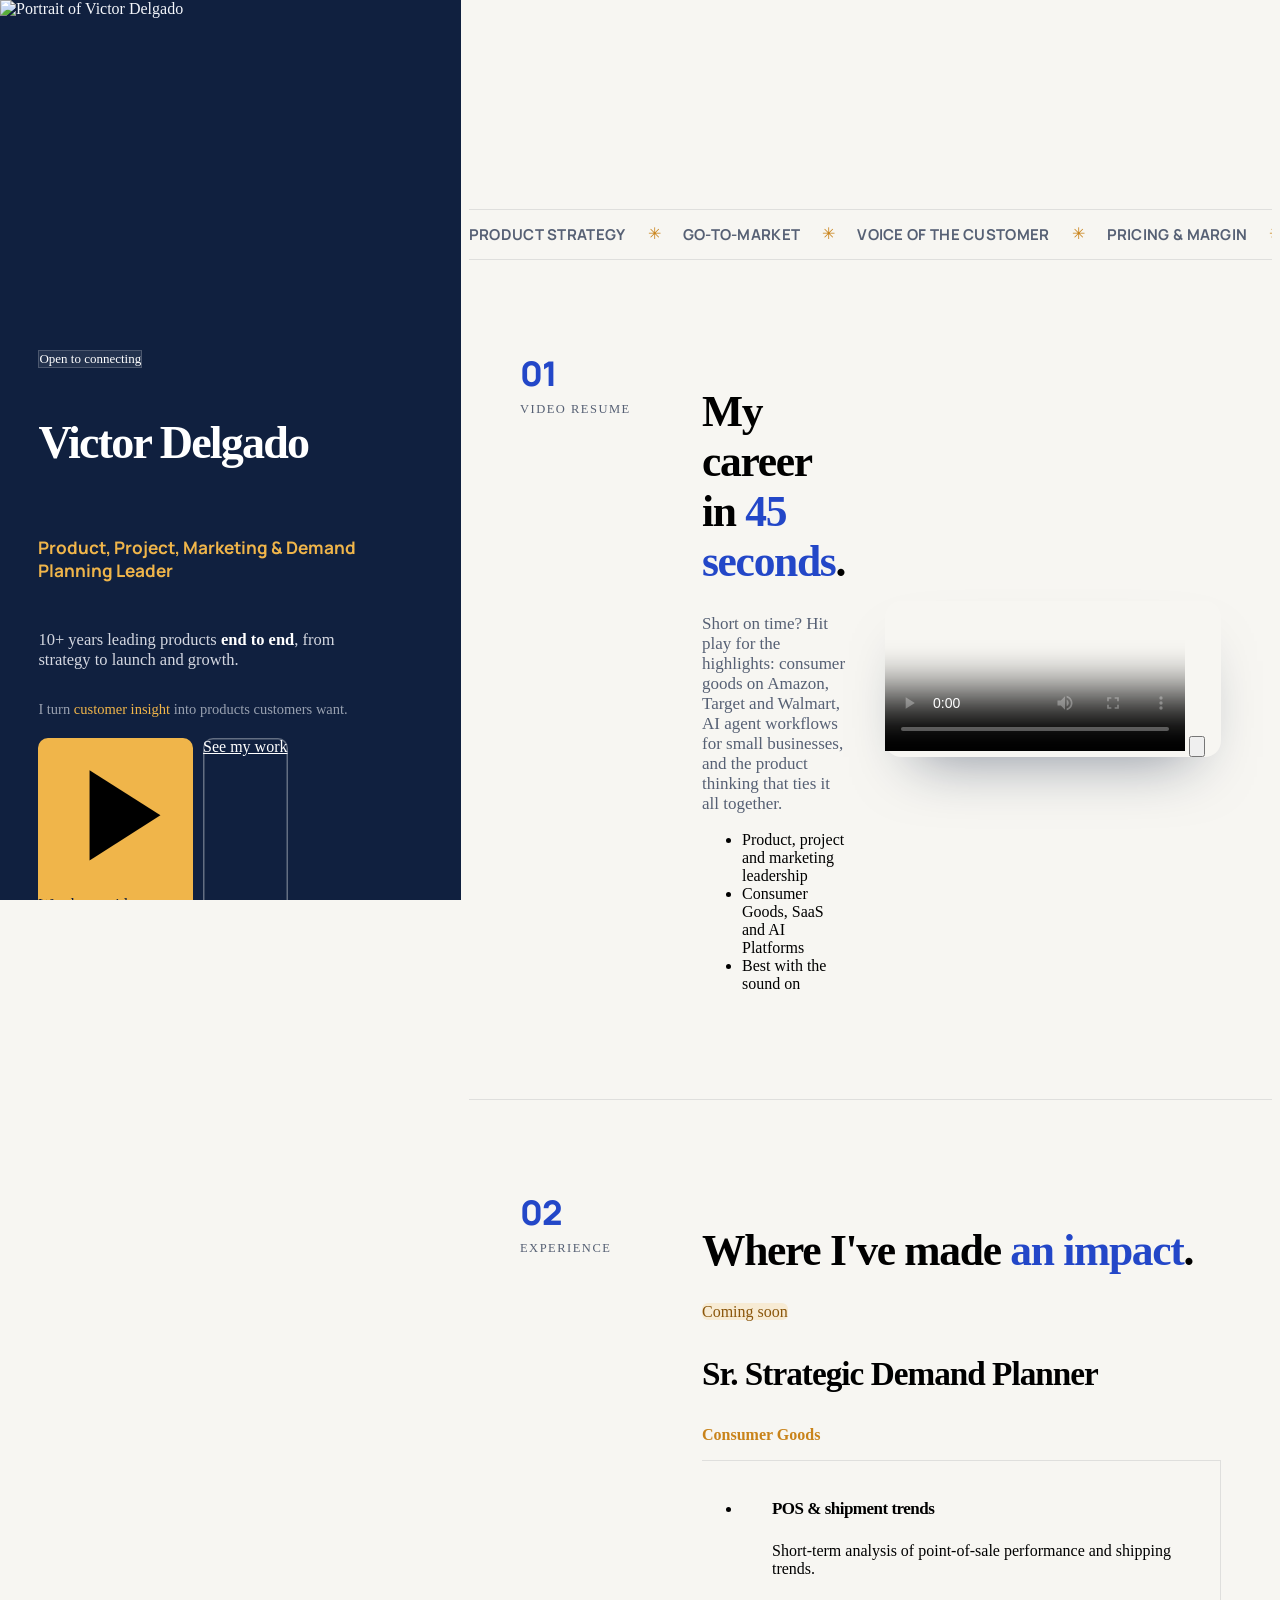
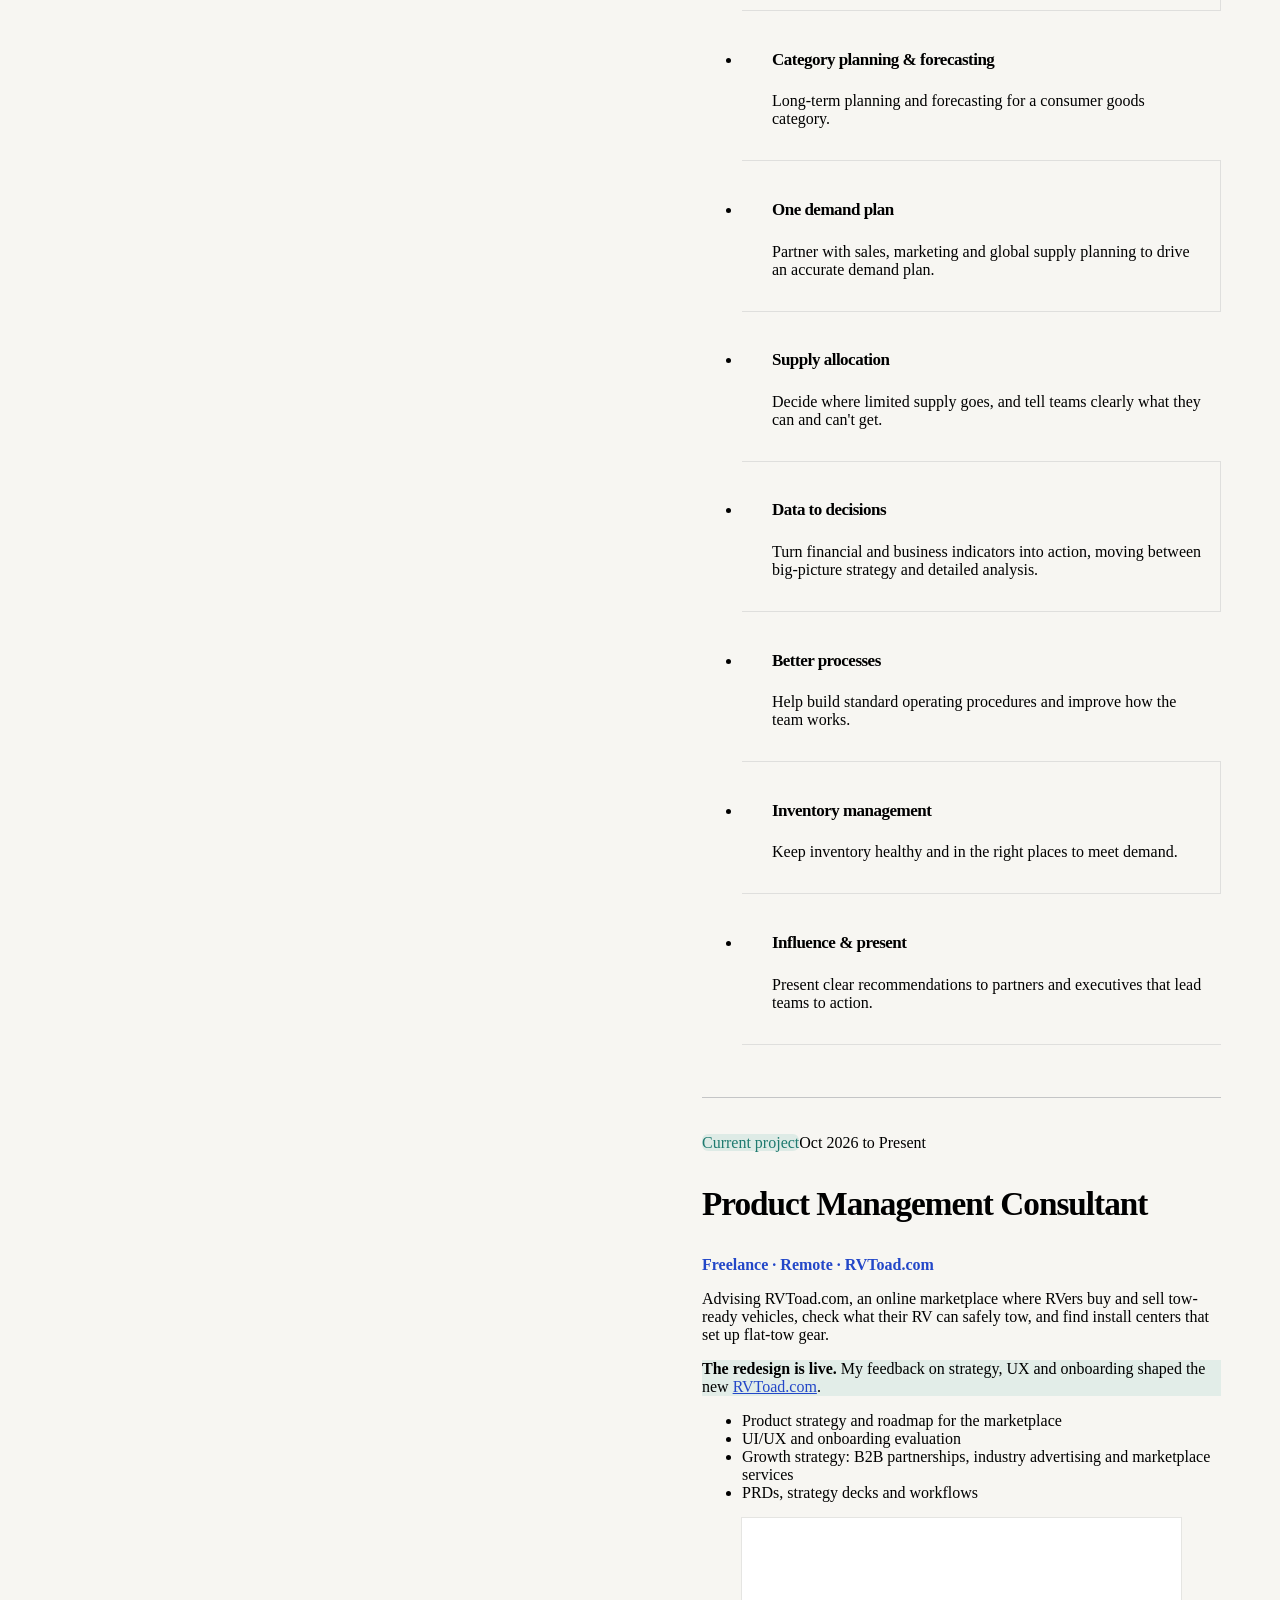
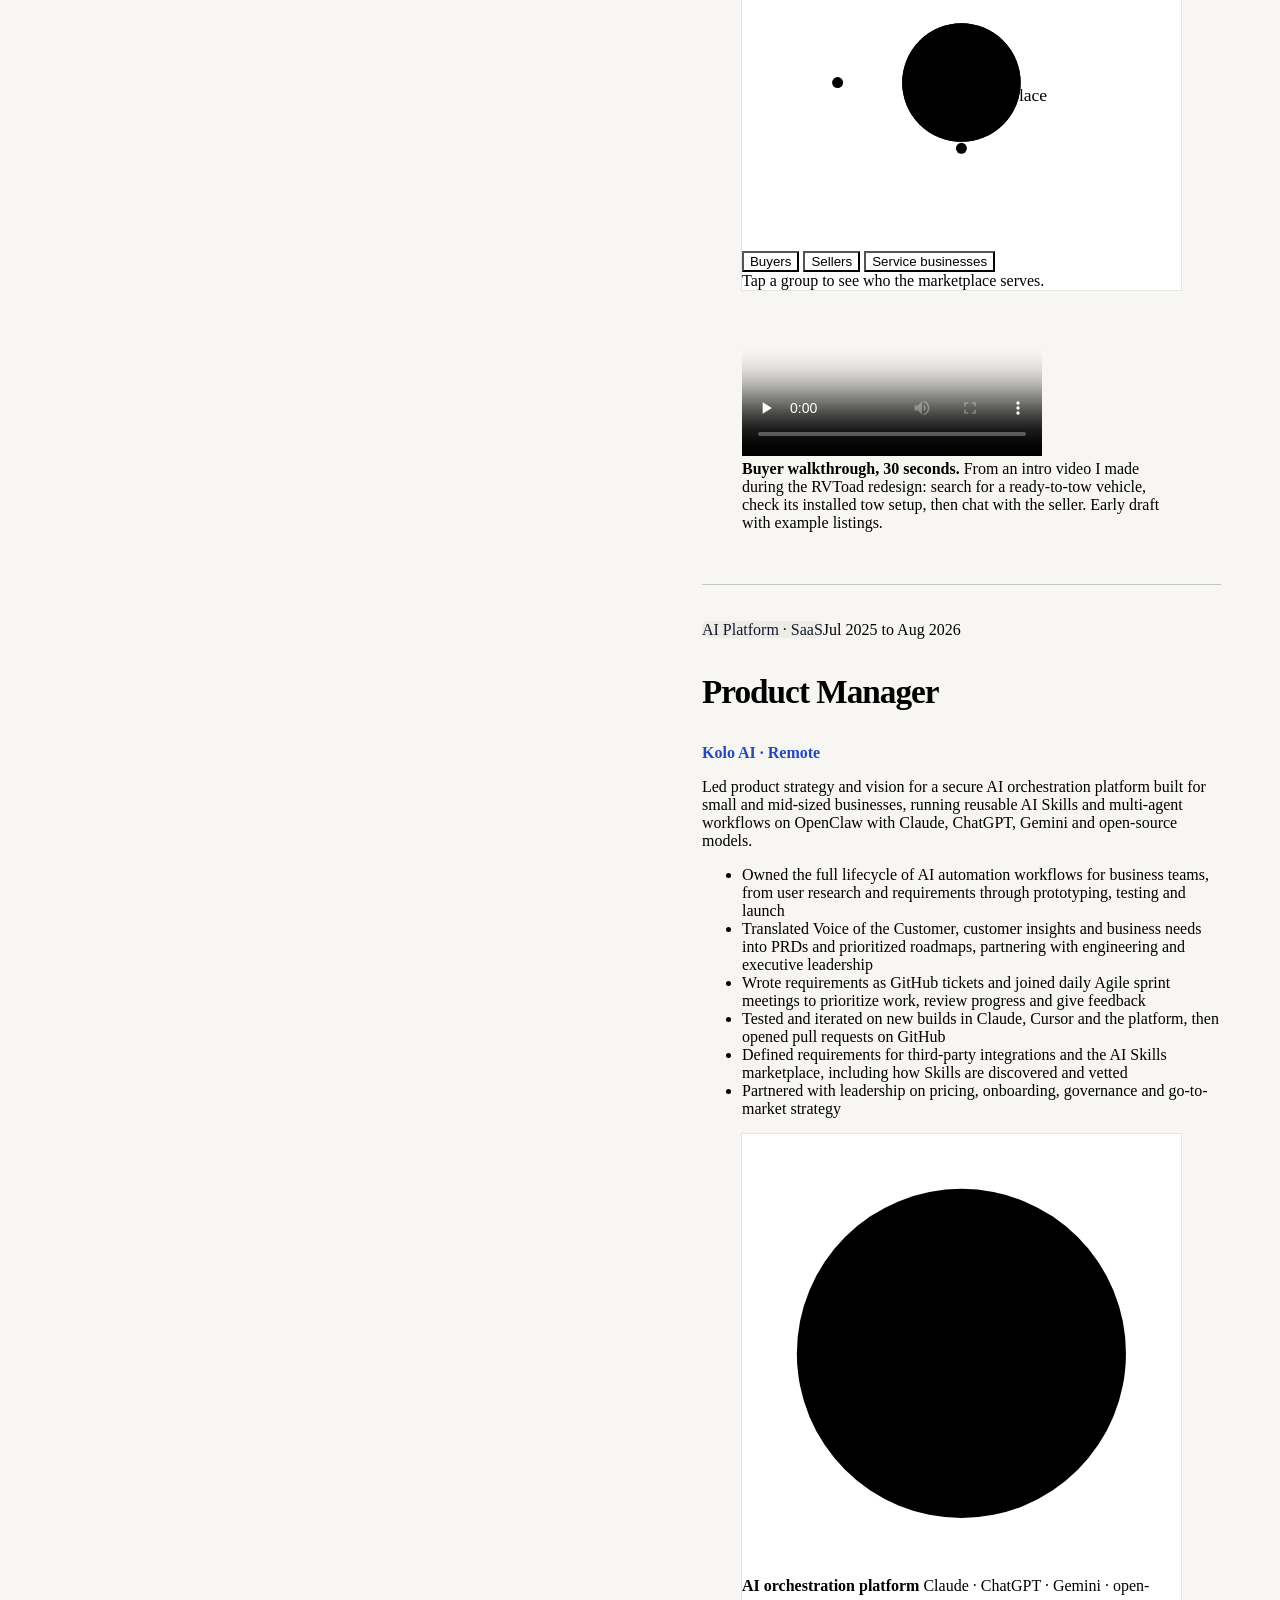
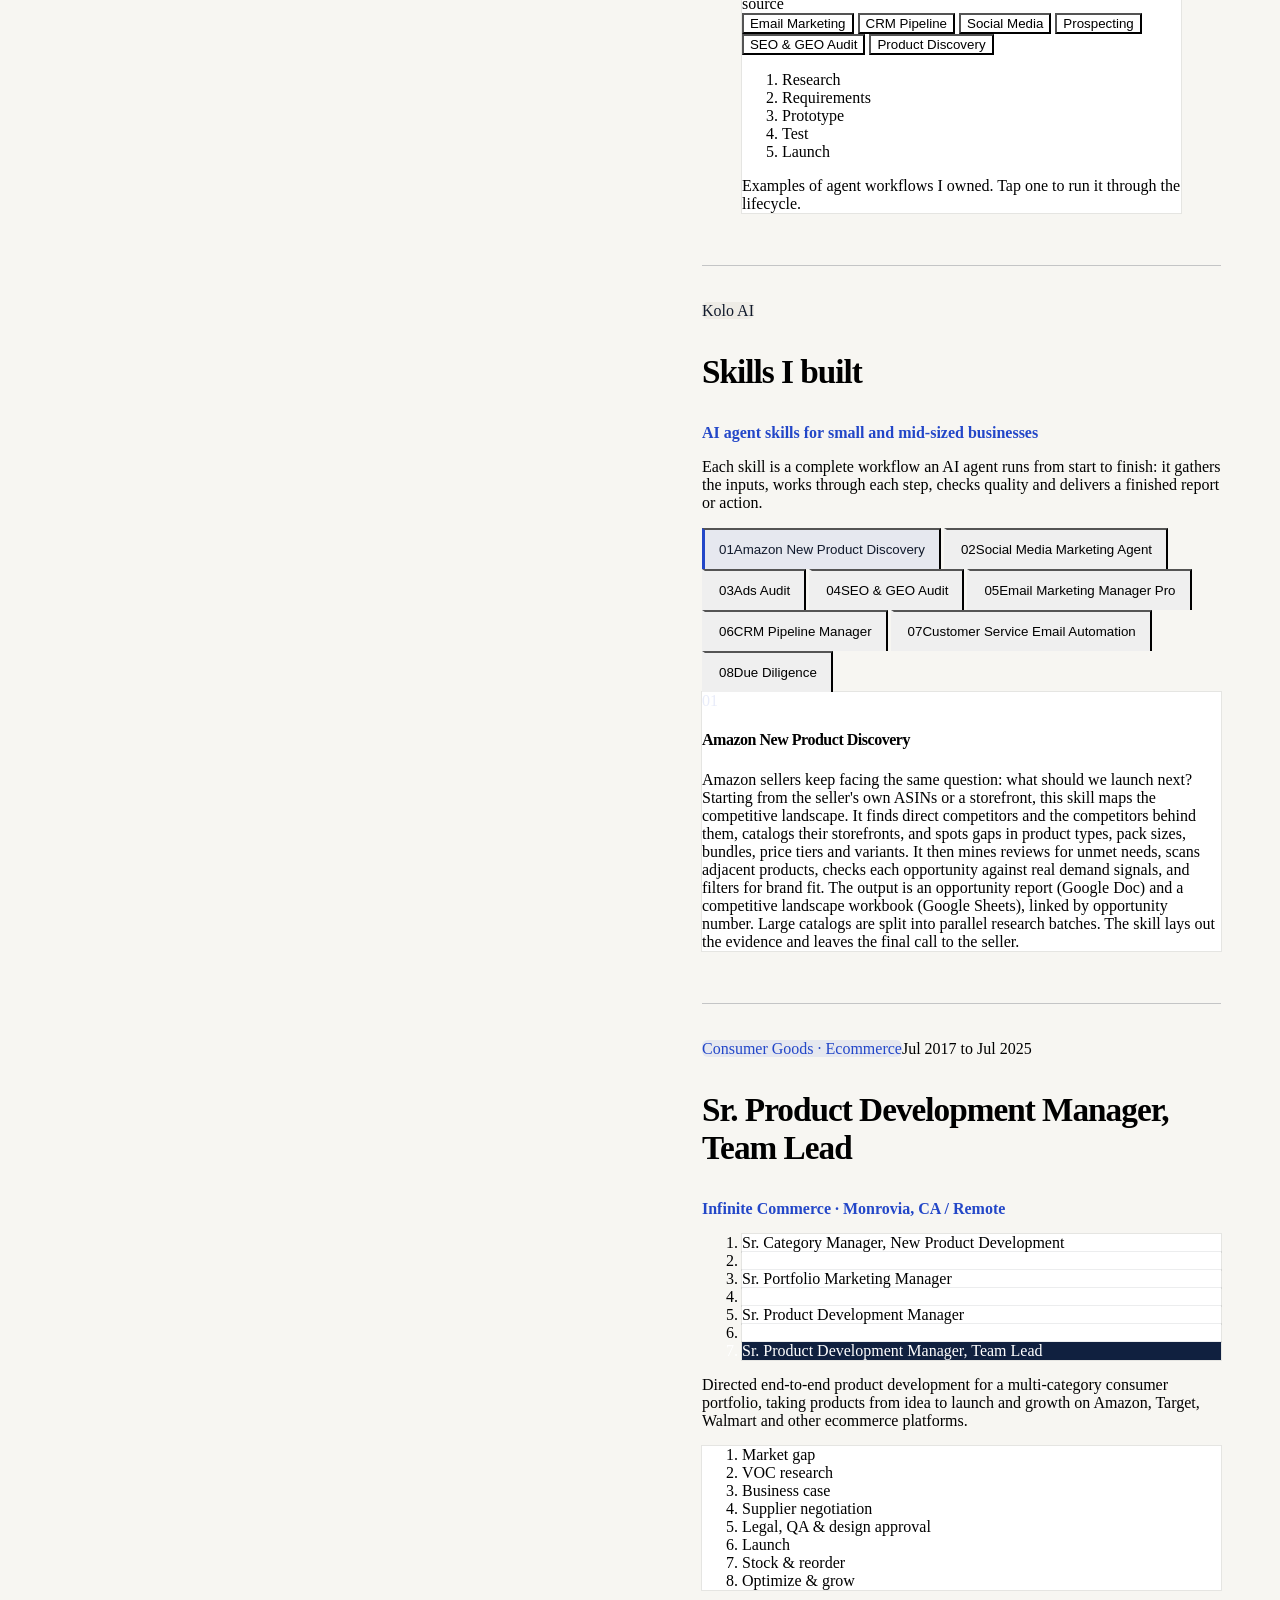
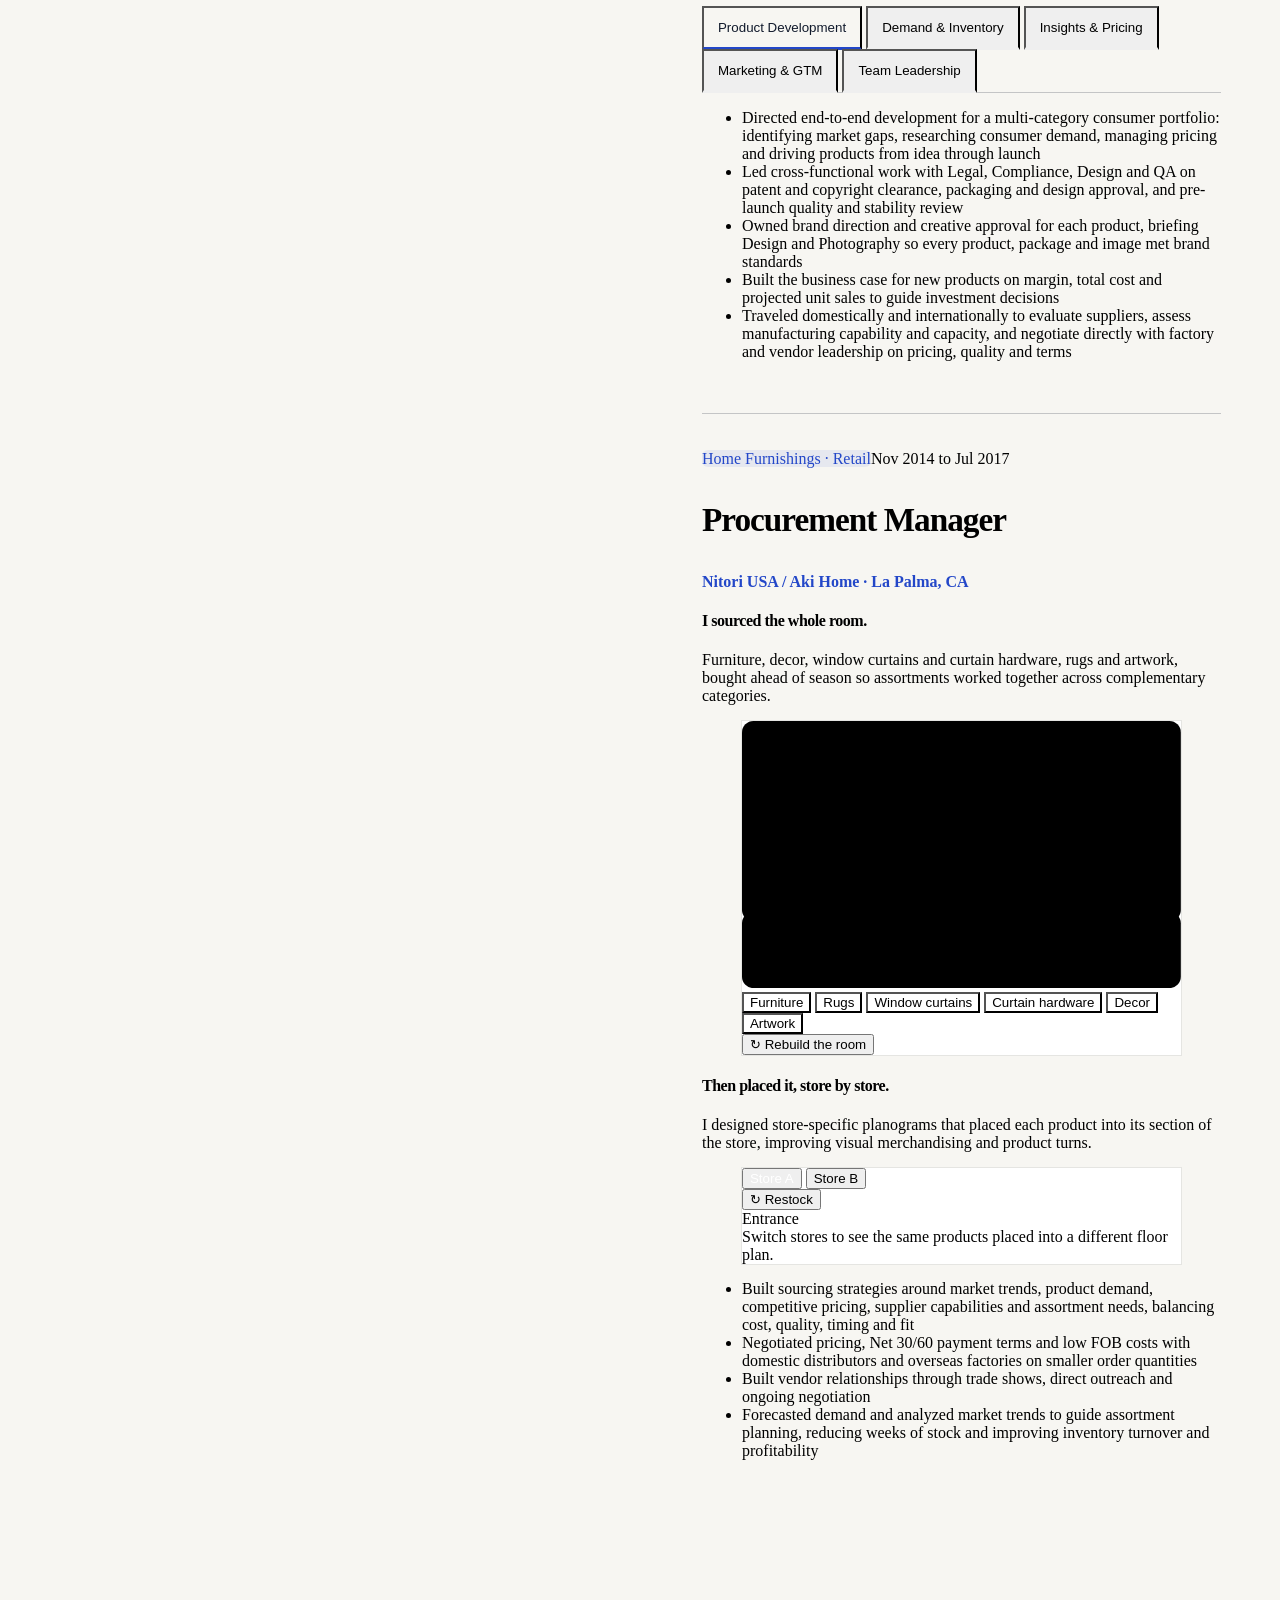
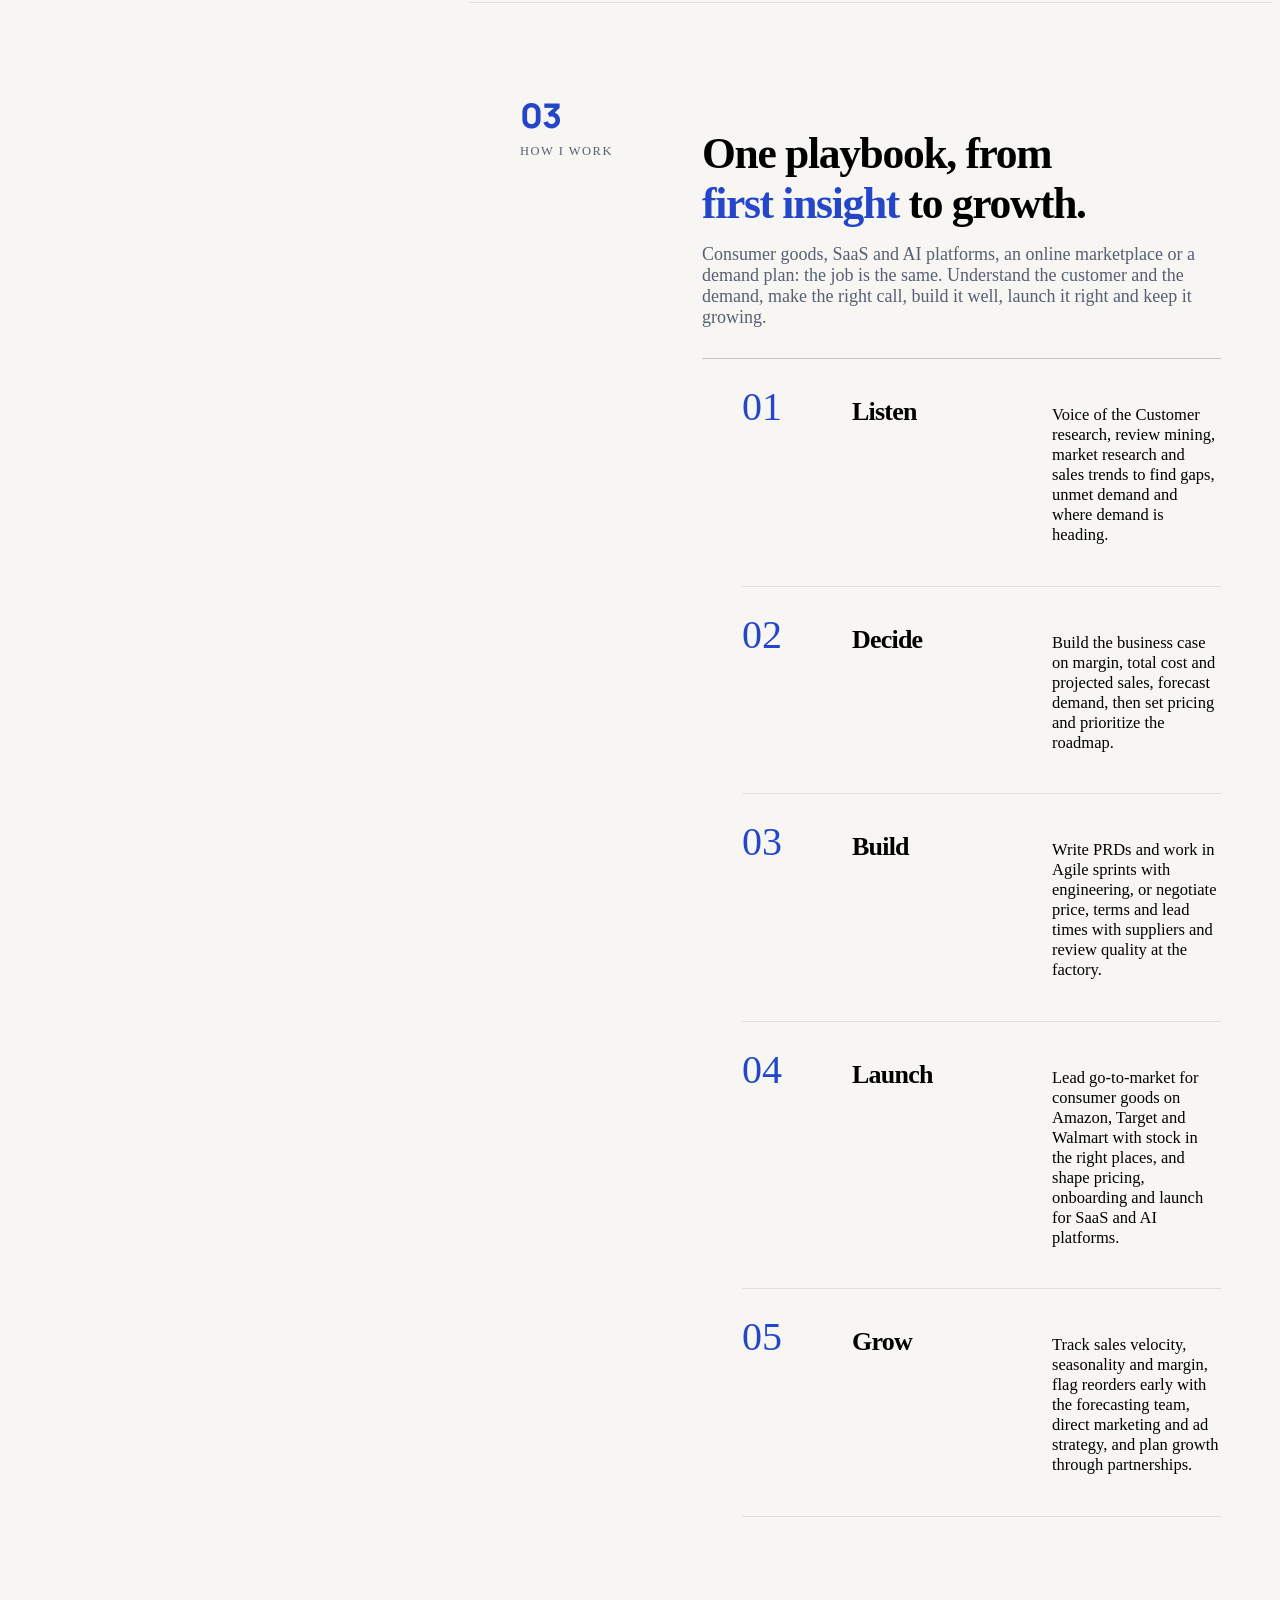
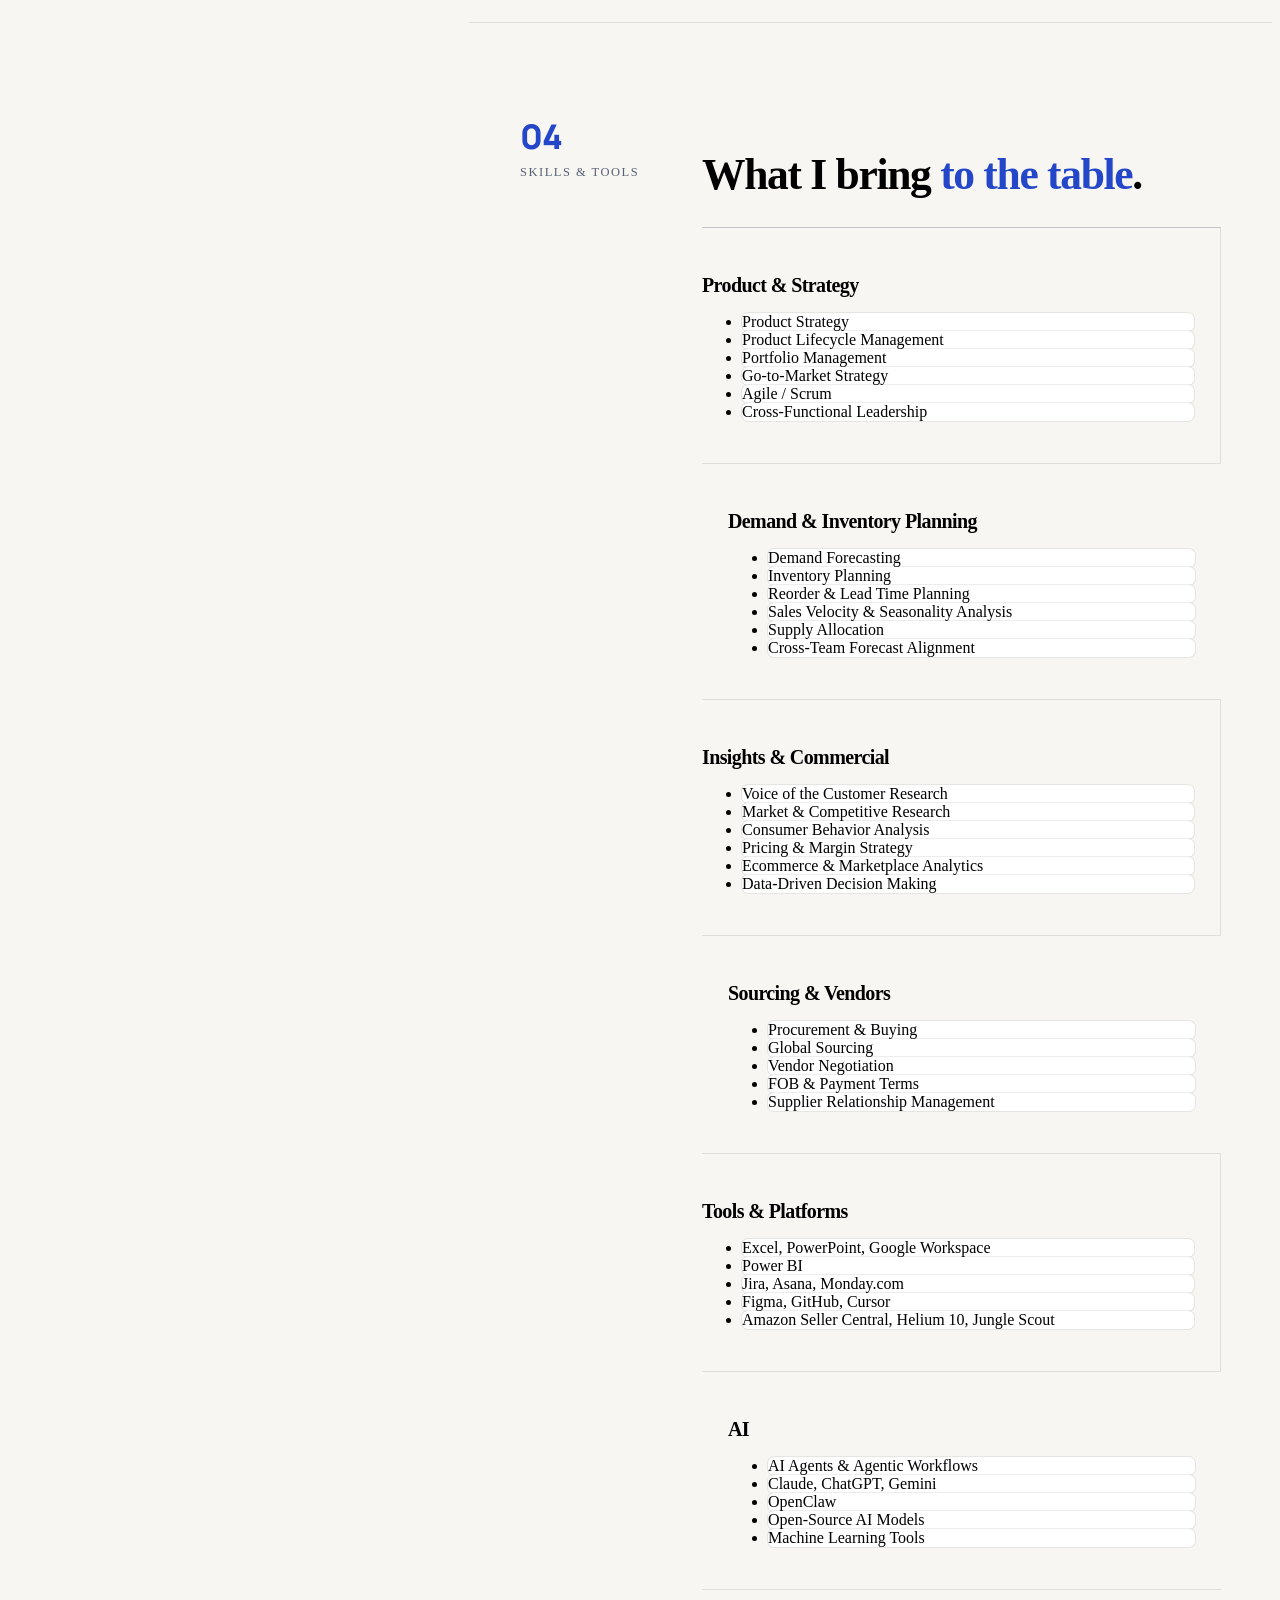
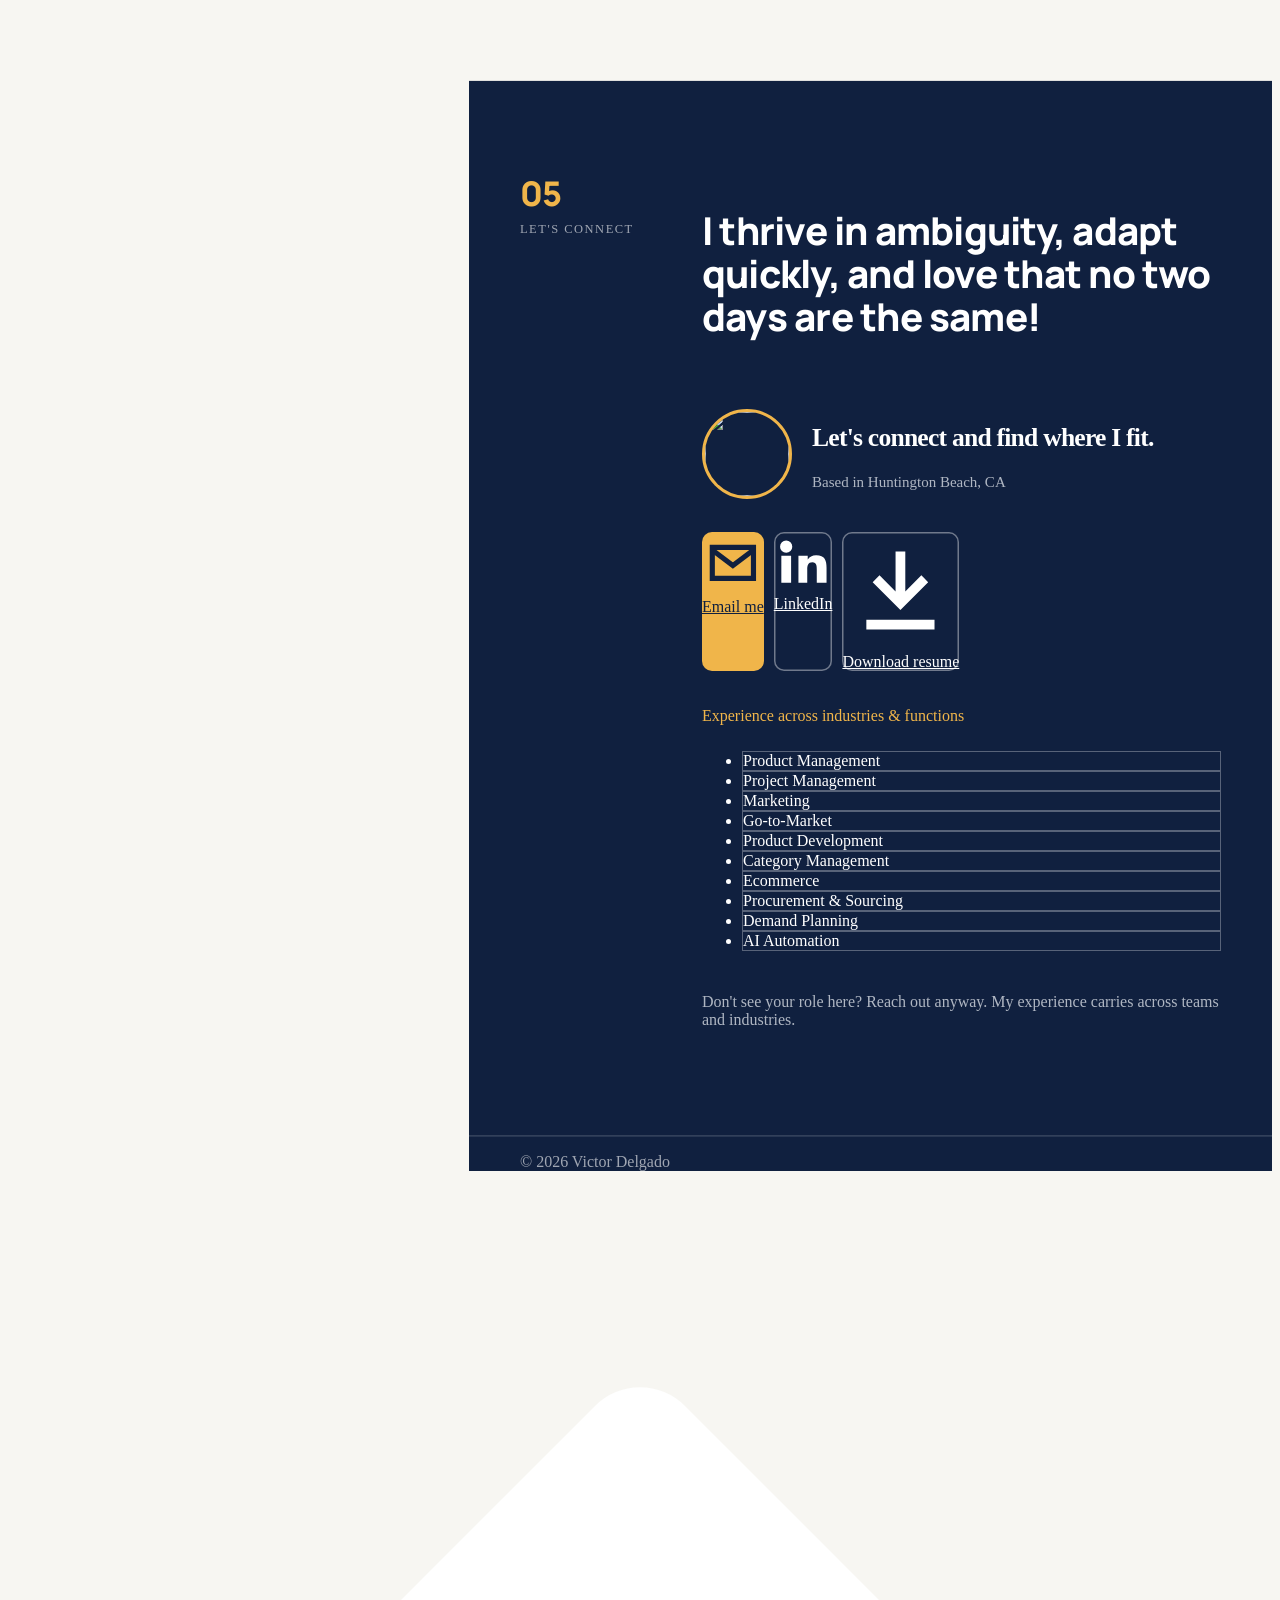
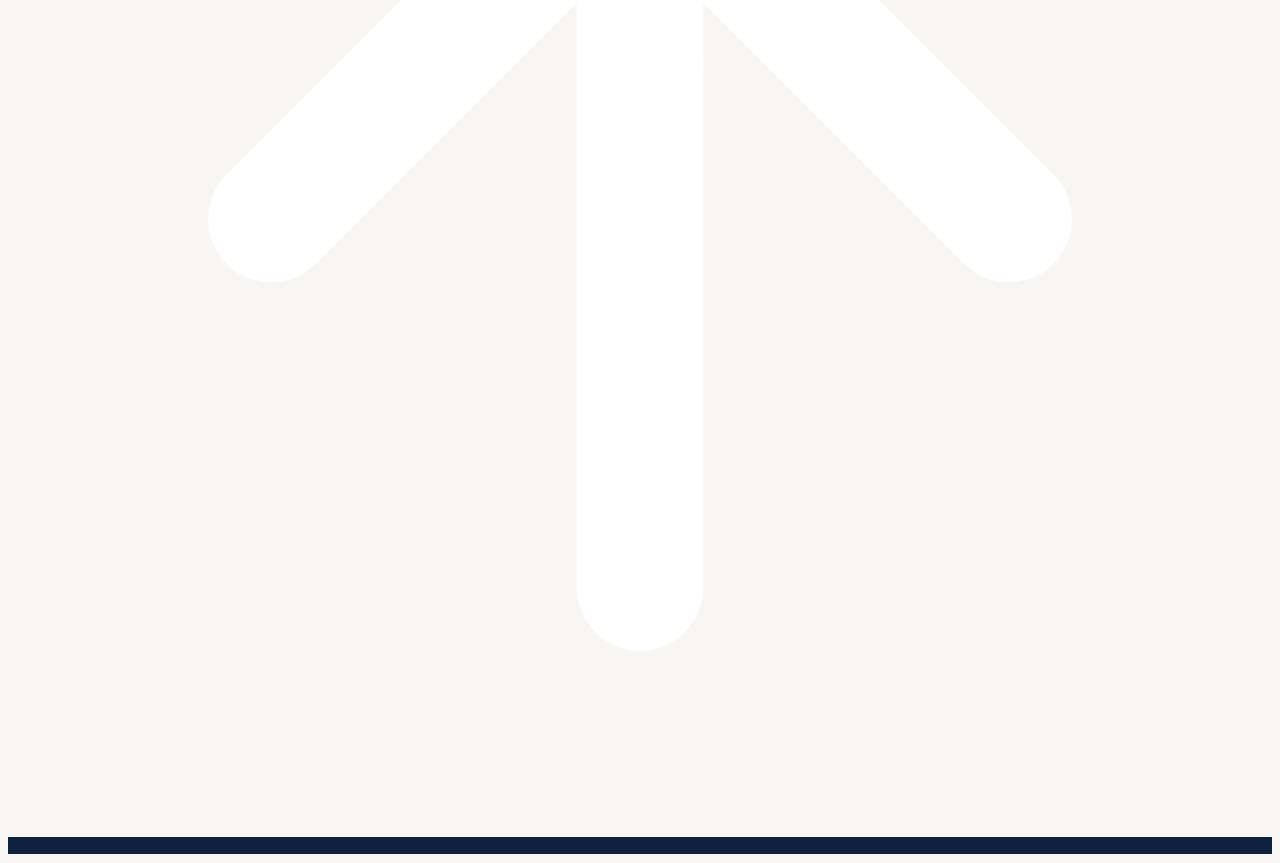
==== redesign/1/index.html @ 675c2e3b "Add three structural redesign previews (profile, bento, timeline); not linked from the live site Co-" ====
<!doctype html>
<html lang="en">
<head>
  <meta charset="utf-8">
  <script>document.documentElement.classList.add("js")</script>
  <meta name="viewport" content="width=device-width, initial-scale=1">
  <title>Victor Delgado | Product, Project, Marketing &amp; Demand Planning Leader</title>
  <meta name="robots" content="noindex, nofollow">
  <link rel="icon" href="assets/favicon.svg" type="image/svg+xml">
  <link rel="preconnect" href="https://fonts.googleapis.com">
  <link rel="preconnect" href="https://fonts.gstatic.com" crossorigin>
  <link href="https://fonts.googleapis.com/css2?family=Manrope:wght@500;600;700;800&family=Inter:wght@400;500;600;700&family=JetBrains+Mono:wght@500&display=swap" rel="stylesheet">
  <link rel="stylesheet" href="base.css">
  <link rel="stylesheet" href="light-fixes.css">
  <link rel="stylesheet" href="theme.css">
</head>
<body class="o1">
  <div class="progress" aria-hidden="true"></div>
  <header class="nav ">
    <a href="#top" class="nav__logo" aria-label="Back to top">VD</a>
    <nav class="nav__links" id="navLinks" aria-label="Sections">
      <a href="#top" class="nav__logo nav__logo--inline" aria-label="Back to top">VD</a>
      <a href="#video">Video</a>
      <a href="#experience">Experience</a>
      <a href="#approach">Approach</a>
      <a href="#toolkit">Skills &amp; Tools</a>
      <a href="#contact" class="nav__pill">Let's connect</a>
    </nav>
    <button type="button" class="nav__menu" aria-expanded="false" aria-controls="navLinks"><svg viewBox="0 0 24 24" aria-hidden="true"><path d="M4 7h16M4 12h16M4 17h16" fill="none" stroke="currentColor" stroke-width="2" stroke-linecap="round"/></svg>Menu</button>
    <a href="#contact" class="btn btn--small nav__cta">Let's connect</a>
  </header>
  <aside class="side hero">
    <div class="side__photo tilt"><img src="assets/headshot.jpg" alt="Portrait of Victor Delgado" width="1000" height="1000"></div>
    <div class="side__body">
      <p class="eyebrow"><span class="dot-live"></span>Open to connecting</p>
      <h1 class="side__name">Victor Delgado</h1>
      <p class="side__title">Product, Project, Marketing &amp; Demand Planning Leader</p>
      <p class="side__lede">10+ years leading products <em>end to end</em>, from strategy to launch and growth.</p>
      <p class="hero__rotator" aria-live="polite">I turn <span class="rotator"><span class="rotator__word">customer insight</span></span> into products customers want.</p>
      <div class="side__cta">
        <a href="#video" class="btn magnetic"><svg viewBox="0 0 24 24" aria-hidden="true"><path d="M8 5v14l11-7z"/></svg>Watch my video resume</a>
        <a href="#experience" class="btn btn--ghost magnetic">See my work</a>
      </div>
    </div>
  </aside>
  <main id="top" class="main">
    <div class="strip" aria-hidden="true"><div class="marquee__track">
<span>Product Strategy</span><i>✳</i><span>Go-to-Market</span><i>✳</i><span>Voice of the Customer</span><i>✳</i><span>Pricing &amp; Margin</span><i>✳</i><span>Demand Planning</span><i>✳</i><span>Global Sourcing</span><i>✳</i><span>AI Agents &amp; Automation</span><i>✳</i><span>Roadmaps &amp; PRDs</span><i>✳</i>
<span>Product Strategy</span><i>✳</i><span>Go-to-Market</span><i>✳</i><span>Voice of the Customer</span><i>✳</i><span>Pricing &amp; Margin</span><i>✳</i><span>Demand Planning</span><i>✳</i><span>Global Sourcing</span><i>✳</i><span>AI Agents &amp; Automation</span><i>✳</i><span>Roadmaps &amp; PRDs</span><i>✳</i>
</div></div>
    <section id="video" class="section blk blk--video">
      <div class="blk__label"><span>01</span>Video resume</div>
      <div class="blk__body vid">
        <div class="vid__copy"><h2>My career in <em>45 seconds</em>.</h2>
          <p>Short on time? Hit play for the highlights: consumer goods on Amazon, Target and Walmart, AI agent workflows for small businesses, and the product thinking that ties it all together.</p>
          <ul class="ticks">
<li>Product, project and marketing leadership</li>
<li>Consumer Goods, SaaS and AI Platforms</li>
<li>Best with the sound on</li>
</ul></div>
        <div class="vid__frame"><div class="screen">
          <video id="resumeVideo" src="assets/video-resume.mp4" poster="assets/video-poster.jpg" preload="metadata" playsinline controls></video>
          <button class="video__play" type="button" aria-label="Play video resume"><svg viewBox="0 0 24 24" aria-hidden="true"><path d="M8 5v14l11-7z"/></svg></button>
        </div></div>
      </div>
    </section>
    <section id="experience" class="section blk">
      <div class="blk__label"><span>02</span>Experience</div>
      <div class="blk__body"><h2 class="blk__h">Where I've made <em>an impact</em>.</h2>
      <article class="role role--wide role--next reveal" id="role-demand">
<div class="role__head">
<div class="role__meta"><span class="badge badge--amber"><span class="dot-live dot-live--amber"></span>Coming soon</span></div>
<h3 class="role__title">Sr. Strategic Demand Planner</h3>
<p class="role__co">Consumer Goods</p>
</div>
<ul class="duties">
<li class="duty reveal" style="--d:0"><h4>POS &amp; shipment trends</h4><p>Short-term analysis of point-of-sale performance and shipping trends.</p></li>
<li class="duty reveal" style="--d:1"><h4>Category planning &amp; forecasting</h4><p>Long-term planning and forecasting for a consumer goods category.</p></li>
<li class="duty reveal" style="--d:2"><h4>One demand plan</h4><p>Partner with sales, marketing and global supply planning to drive an accurate demand plan.</p></li>
<li class="duty reveal" style="--d:0"><h4>Supply allocation</h4><p>Decide where limited supply goes, and tell teams clearly what they can and can't get.</p></li>
<li class="duty reveal" style="--d:1"><h4>Data to decisions</h4><p>Turn financial and business indicators into action, moving between big-picture strategy and detailed analysis.</p></li>
<li class="duty reveal" style="--d:2"><h4>Better processes</h4><p>Help build standard operating procedures and improve how the team works.</p></li>
<li class="duty reveal" style="--d:0"><h4>Inventory management</h4><p>Keep inventory healthy and in the right places to meet demand.</p></li>
<li class="duty reveal" style="--d:1"><h4>Influence &amp; present</h4><p>Present clear recommendations to partners and executives that lead teams to action.</p></li>
</ul>
</article><article class="role reveal" id="role-rvtoad">
<div class="role__head">
<div class="role__meta"><span class="badge badge--live"><span class="dot-live"></span>Current project</span><span class="role__dates">Oct 2026 to Present</span></div>
<h3 class="role__title">Product Management Consultant</h3>
<p class="role__co">Freelance · Remote · RVToad.com</p>
</div>
<div class="role__body">
<div class="role__text">
<p class="role__sum">Advising RVToad.com, an online marketplace where RVers buy and sell tow-ready vehicles, check what their RV can safely tow, and find install centers that set up flat-tow gear.</p>
<p class="note note--live"><strong>The redesign is live.</strong> My feedback on strategy, UX and onboarding shaped the new <a href="https://rvtoad.com" rel="noopener" target="_blank">RVToad.com</a>.</p>
<ul class="list">
<li>Product strategy and roadmap for the marketplace</li>
<li>UI/UX and onboarding evaluation</li>
<li>Growth strategy: B2B partnerships, industry advertising and marketplace services</li>
<li>PRDs, strategy decks and workflows</li>
</ul>
</div>
<figure aria-label="Diagram: RVToad marketplace connecting buyers, sellers and service businesses" class="viz viz--market">
<div class="market-wrap">
<svg aria-hidden="true" class="market" viewbox="0 0 400 300">
<path class="market__path" d="M70 150 L200 150" id="mp1"></path>
<path class="market__path" d="M330 150 L200 150" id="mp2"></path>
<path class="market__path" d="M200 262 L200 150" id="mp3"></path>
<circle class="market__dot" r="5"><animatemotion dur="2.4s" repeatcount="indefinite"><mpath href="#mp1"></mpath></animatemotion></circle>
<circle class="market__dot market__dot--b" r="5"><animatemotion begin="0.8s" dur="2.4s" repeatcount="indefinite"><mpath href="#mp2"></mpath></animatemotion></circle>
<circle class="market__dot market__dot--c" r="5"><animatemotion begin="1.6s" dur="2.4s" repeatcount="indefinite"><mpath href="#mp3"></mpath></animatemotion></circle>
<circle class="market__pulse" cx="200" cy="150" r="54"></circle>
<circle class="market__hub" cx="200" cy="150" r="54"></circle>
<text class="market__hubtxt" x="200" y="147">RVToad</text>
<text class="market__hubsub" x="200" y="167">marketplace</text>
</svg>
<button class="node node--l" data-tip="Buyers: RVers shopping for a vehicle with tow gear already installed, plus a calculator to check what their RV can safely tow." type="button">Buyers</button>
<button class="node node--r" data-tip="Sellers: private owners, RV dealers and install shops listing tow-ready vehicles." type="button">Sellers</button>
<button class="node node--b" data-tip="Service businesses: install centers and service shops that set up flat-tow gear, reached through marketplace services and B2B partnerships." type="button">Service businesses</button>
</div>
<figcaption aria-live="polite" class="viz__tip">Tap a group to see who the marketplace serves.</figcaption>
</figure>
</div>
<figure class="rvvid">
<div class="rvvid__frame">
<video aria-label="RVToad buyer walkthrough video" controls="" playsinline="" poster="assets/rvtoad-poster.jpg" preload="none" src="assets/rvtoad-buyer.mp4"></video>
</div>
<figcaption><strong>Buyer walkthrough, 30 seconds.</strong> From an intro video I made during the RVToad redesign: search for a ready-to-tow vehicle, check its installed tow setup, then chat with the seller. Early draft with example listings.</figcaption>
</figure>
</article><article class="role reveal" id="role-kolo">
<div class="role__head">
<div class="role__meta"><span class="badge">AI Platform · SaaS</span><span class="role__dates">Jul 2025 to Aug 2026</span></div>
<h3 class="role__title">Product Manager</h3>
<p class="role__co">Kolo AI · Remote</p>
</div>
<div class="role__body">
<div class="role__text">
<p class="role__sum">Led product strategy and vision for a secure AI orchestration platform built for small and mid-sized businesses, running reusable AI Skills and multi-agent workflows on OpenClaw with Claude, ChatGPT, Gemini and open-source models.</p>
<ul class="list">
<li>Owned the full lifecycle of AI automation workflows for business teams, from user research and requirements through prototyping, testing and launch</li>
<li>Translated Voice of the Customer, customer insights and business needs into PRDs and prioritized roadmaps, partnering with engineering and executive leadership</li>
<li>Wrote requirements as GitHub tickets and joined daily Agile sprint meetings to prioritize work, review progress and give feedback</li>
<li>Tested and iterated on new builds in Claude, Cursor and the platform, then opened pull requests on GitHub</li>
<li>Defined requirements for third-party integrations and the AI Skills marketplace, including how Skills are discovered and vetted</li>
<li>Partnered with leadership on pricing, onboarding, governance and go-to-market strategy</li>
</ul>
</div>
<figure aria-label="Diagram: examples of AI agent workflows owned at Kolo AI" class="viz viz--agents">
<div class="orbit">
<svg aria-hidden="true" class="orbit__lines" viewbox="0 0 400 400">
<circle class="orbit__ring" cx="200" cy="200" r="150"></circle>
</svg>
<div class="orbit__core">
<strong>AI orchestration platform</strong>
<span>Claude · ChatGPT · Gemini · open-source</span>
</div>
<button class="agent" style="--a:-90deg" type="button">Email Marketing</button>
<button class="agent" style="--a:-30deg" type="button">CRM Pipeline</button>
<button class="agent" style="--a:30deg" type="button">Social Media</button>
<button class="agent" style="--a:90deg" type="button">Prospecting</button>
<button class="agent" style="--a:150deg" type="button">SEO &amp; GEO Audit</button>
<button class="agent" style="--a:210deg" type="button">Product Discovery</button>
</div>
<ol aria-label="Workflow lifecycle" class="lifecycle">
<li>Research</li><li>Requirements</li><li>Prototype</li><li>Test</li><li>Launch</li>
</ol>
<figcaption aria-live="polite" class="viz__tip">Examples of agent workflows I owned. Tap one to run it through the lifecycle.</figcaption>
</figure>
</div>
</article><article class="role role--skills reveal" id="role-kolo-skills">
<div class="role__head">
<div class="role__meta"><span class="badge">Kolo AI</span></div>
<h3 class="role__title">Skills I built</h3>
<p class="role__co">AI agent skills for small and mid-sized businesses</p>
<p class="role__sum skills__intro">Each skill is a complete workflow an AI agent runs from start to finish: it gathers the inputs, works through each step, checks quality and delivers a finished report or action.</p>
</div>
<div class="tabs skills" data-tabs="">
<div aria-label="Skills I built at Kolo AI" class="tabs__list skills__list" role="tablist">
<button aria-controls="sk0" aria-selected="true" id="tab-sk0" role="tab" type="button"><span class="skills__num">01</span>Amazon New Product Discovery</button>
<button aria-controls="sk1" aria-selected="false" id="tab-sk1" role="tab" tabindex="-1" type="button"><span class="skills__num">02</span>Social Media Marketing Agent</button>
<button aria-controls="sk2" aria-selected="false" id="tab-sk2" role="tab" tabindex="-1" type="button"><span class="skills__num">03</span>Ads Audit</button>
<button aria-controls="sk3" aria-selected="false" id="tab-sk3" role="tab" tabindex="-1" type="button"><span class="skills__num">04</span>SEO &amp; GEO Audit</button>
<button aria-controls="sk4" aria-selected="false" id="tab-sk4" role="tab" tabindex="-1" type="button"><span class="skills__num">05</span>Email Marketing Manager Pro</button>
<button aria-controls="sk5" aria-selected="false" id="tab-sk5" role="tab" tabindex="-1" type="button"><span class="skills__num">06</span>CRM Pipeline Manager</button>
<button aria-controls="sk6" aria-selected="false" id="tab-sk6" role="tab" tabindex="-1" type="button"><span class="skills__num">07</span>Customer Service Email Automation</button>
<button aria-controls="sk7" aria-selected="false" id="tab-sk7" role="tab" tabindex="-1" type="button"><span class="skills__num">08</span>Due Diligence</button>
</div>
<div class="skills__panels">
<div aria-labelledby="tab-sk0" class="tabs__panel skills__panel" id="sk0" role="tabpanel">
<span class="skills__big">01</span>
<h4>Amazon New Product Discovery</h4>
<p>Amazon sellers keep facing the same question: what should we launch next? Starting from the seller's own ASINs or a storefront, this skill maps the competitive landscape. It finds direct competitors and the competitors behind them, catalogs their storefronts, and spots gaps in product types, pack sizes, bundles, price tiers and variants. It then mines reviews for unmet needs, scans adjacent products, checks each opportunity against real demand signals, and filters for brand fit. The output is an opportunity report (Google Doc) and a competitive landscape workbook (Google Sheets), linked by opportunity number. Large catalogs are split into parallel research batches. The skill lays out the evidence and leaves the final call to the seller.</p>
</div>
<div aria-labelledby="tab-sk1" class="tabs__panel skills__panel" hidden="" id="sk1" role="tabpanel">
<span class="skills__big">02</span>
<h4>Social Media Marketing Agent</h4>
<p>Small brands know they should post consistently, but few have time to research what works and keep up across five platforms. This marketing copilot has two modes. Research scans competitors in the niche and delivers a chat summary, a Google Doc report and a screenshot album. Create learns the brand's voice and brand kit, then turns one idea into drafts written for each platform (LinkedIn, X, TikTok, Instagram and Facebook) and shows them on an approval card where the owner can edit them. It is designed to schedule and publish through a virtual browser using the owner's own logged-in accounts, so it can do what the owner can do on each platform with no API keys. It prefers each platform's own scheduler, has a self-healing layer that adapts when a platform changes its layout, confirms posts actually went live, and never publishes without the owner's sign-off.</p>
</div>
<div aria-labelledby="tab-sk2" class="tabs__panel skills__panel" hidden="" id="sk2" role="tabpanel">
<span class="skills__big">03</span>
<h4>Ads Audit</h4>
<p>Small businesses often spend on ads across several platforms with no clear view of what's working. This skill audits paid media across Google, Meta, Amazon, LinkedIn, TikTok, Microsoft and other channels from whatever the owner uploads (exports, screenshots, or links). Specialist agents review tracking, budget, creative, compliance and each platform in parallel. The results roll up into a health score and grade, quick wins, and a 7/30/90 day action plan, delivered as a Google Doc report plus scorecard sheets. An optional full audit adds competitor research, and returning clients are remembered so repeat audits start faster.</p>
</div>
<div aria-labelledby="tab-sk3" class="tabs__panel skills__panel" hidden="" id="sk3" role="tabpanel">
<span class="skills__big">04</span>
<h4>SEO &amp; GEO Audit</h4>
<p>Customers now find businesses through AI answers like ChatGPT and Google AI as well as through Google search. This skill audits both. It checks Google Maps to see whether the business has a Google Business Profile, then follows one of two audit paths: one for local businesses with a profile, one for online-only brands. It crawls the site and sitemap, runs keyword searches, pulls Google Business Profile data, and checks technical SEO, schema, and Shopify, WordPress and Wix specifics. Google Search Console, Analytics, Ahrefs or SEMrush can be connected for deeper data. Every section of the report spells out the issues found, what to do, and the GEO impact. The report runs through a QA checklist before it's delivered as a Google Doc.</p>
</div>
<div aria-labelledby="tab-sk4" class="tabs__panel skills__panel" hidden="" id="sk4" role="tabpanel">
<span class="skills__big">05</span>
<h4>Email Marketing Manager Pro</h4>
<p>SMB outreach usually fails one of two ways: spam filters or a burned sender reputation. This skill runs multi-touch email campaigns from a connected Gmail or Outlook account the way a careful person would. It imports contact lists from files or shared links, drafts each touch for the owner's approval, sends one email at a time at a human pace during business hours, and follows up only with verified non-responders. It tracks replies, bounces and unsubscribes in one contact status view, honors opt-outs permanently, adds an unsubscribe and address footer to every email, and drafts replies to warm leads for approval.</p>
</div>
<div aria-labelledby="tab-sk5" class="tabs__panel skills__panel" hidden="" id="sk5" role="tabpanel">
<span class="skills__big">06</span>
<h4>CRM Pipeline Manager</h4>
<p>Many small teams can't justify a heavy CRM, so deals live in inboxes and spreadsheets. This is an AI-native CRM the team runs in plain language: accounts, contacts, deals, tasks, activity history and pipeline forecasting. A guided setup interview captures the team's real sales process, and data can be migrated from Salesforce, HubSpot, Pipedrive or spreadsheets. Permission tiers decide what the agent does on its own versus what needs approval, every change is logged and can be undone, and daily digests and reports flag deal risk and next best actions.</p>
</div>
<div aria-labelledby="tab-sk6" class="tabs__panel skills__panel" hidden="" id="sk6" role="tabpanel">
<span class="skills__big">07</span>
<h4>Customer Service Email Automation</h4>
<p>Small businesses lose customers when support emails sit unanswered, but most owners aren't ready to let AI reply on their behalf. This skill learns the business from its website, policy pages, shared files and past customer emails, then drafts replies in the owner's own voice. Every draft goes to an approval queue where the owner can approve, edit or reject it, and every edit feeds back into how it learns. It grounds answers only in the business's real policies and live order or booking data, escalates sensitive issues like legal threats or chargebacks straight to a person, flags emails still waiting on a reply, and logs questions the website couldn't answer. Once a category of email has earned a strong approval record, the agent can propose auto-responding to that category only, with ongoing spot checks. The owner can take that autonomy back instantly.</p>
</div>
<div aria-labelledby="tab-sk7" class="tabs__panel skills__panel" hidden="" id="sk7" role="tabpanel">
<span class="skills__big">08</span>
<h4>Due Diligence</h4>
<p>Before a partnership, acquisition, investment or big sales pitch, small teams rarely have the time or analysts for deep company research. From just a company name or URL, this skill produces a full due diligence report covering the company profile and business model, market sizing, competitive positioning, digital presence, customer reputation, product and IP, financial signals, leadership and growth indicators, then a SWOT and strategic considerations. Three research agents work in parallel to keep it fast, and each section passes a quality check before the report is assembled. Where public evidence is thin, the report says so instead of filling the gap with guesses. It's delivered as a Google Doc, a OneDrive document, or a PDF, depending on what the owner has connected.</p>
</div>
</div>
</div>
</article><article class="role role--wide reveal" id="role-infinite">
<div class="role__head">
<div class="role__meta"><span class="badge badge--coral">Consumer Goods · Ecommerce</span><span class="role__dates">Jul 2017 to Jul 2025</span></div>
<h3 class="role__title">Sr. Product Development Manager, Team Lead</h3>
<p class="role__co">Infinite Commerce · Monrovia, CA / Remote</p>
<ol aria-label="Career progression at Infinite Commerce" class="ladder">
<li>Sr. Category Manager, New Product Development</li>
<li aria-hidden="true" class="ladder__arrow"></li>
<li>Sr. Portfolio Marketing Manager</li>
<li aria-hidden="true" class="ladder__arrow"></li>
<li>Sr. Product Development Manager</li>
<li aria-hidden="true" class="ladder__arrow"></li>
<li class="ladder__top">Sr. Product Development Manager, Team Lead</li>
</ol>
</div>
<p class="role__sum">Directed end-to-end product development for a multi-category consumer portfolio, taking products from idea to launch and growth on Amazon, Target, Walmart and other ecommerce platforms.</p>
<div aria-label="How a product moved from idea to growth" class="pipeline">
<div class="pipeline__bar"><span></span></div>
<ol>
<li>Market gap</li>
<li>VOC research</li>
<li>Business case</li>
<li>Supplier negotiation</li>
<li>Legal, QA &amp; design approval</li>
<li>Launch</li>
<li>Stock &amp; reorder</li>
<li>Optimize &amp; grow</li>
</ol>
</div>
<div class="tabs" data-tabs="">
<div aria-label="Infinite Commerce responsibilities" class="tabs__list" role="tablist">
<button aria-controls="t-dev" aria-selected="true" id="tab-dev" role="tab" type="button">Product Development</button>
<button aria-controls="t-inv" aria-selected="false" id="tab-inv" role="tab" tabindex="-1" type="button">Demand &amp; Inventory</button>
<button aria-controls="t-ins" aria-selected="false" id="tab-ins" role="tab" tabindex="-1" type="button">Insights &amp; Pricing</button>
<button aria-controls="t-mkt" aria-selected="false" id="tab-mkt" role="tab" tabindex="-1" type="button">Marketing &amp; GTM</button>
<button aria-controls="t-lead" aria-selected="false" id="tab-lead" role="tab" tabindex="-1" type="button">Team Leadership</button>
</div>
<div aria-labelledby="tab-dev" class="tabs__panel" id="t-dev" role="tabpanel">
<ul class="list list--grid">
<li>Directed end-to-end development for a multi-category consumer portfolio: identifying market gaps, researching consumer demand, managing pricing and driving products from idea through launch</li>
<li>Led cross-functional work with Legal, Compliance, Design and QA on patent and copyright clearance, packaging and design approval, and pre-launch quality and stability review</li>
<li>Owned brand direction and creative approval for each product, briefing Design and Photography so every product, package and image met brand standards</li>
<li>Built the business case for new products on margin, total cost and projected unit sales to guide investment decisions</li>
<li>Traveled domestically and internationally to evaluate suppliers, assess manufacturing capability and capacity, and negotiate directly with factory and vendor leadership on pricing, quality and terms</li>
</ul>
</div>
<div aria-labelledby="tab-inv" class="tabs__panel" hidden="" id="t-inv" role="tabpanel">
<ul class="list list--grid">
<li>Monitored inventory flow across the portfolio, from overseas production through company warehouses to Amazon fulfillment centers, keeping stock in place end to end so listings stayed available</li>
<li>Worked with the forecasting and operations teams after launch to get stock to the right places and keep reorders on time, so new products kept selling and became ongoing products</li>
<li>Analyzed sales velocity and seasonal patterns to flag reorder needs to the forecasting team early, covering long overseas lead times and preventing stockouts and lost rankings</li>
<li>Built an Excel master tracker from Power BI data to monitor products, inventory and key metrics, flag at-risk products and guide decisions on new variants</li>
</ul>
</div>
<div aria-labelledby="tab-ins" class="tabs__panel" hidden="" id="t-ins" role="tabpanel">
<ul class="list list--grid">
<li>Ran Voice of the Customer research through competitive analysis and customer review mining to find product gaps, complaints and unmet demand, directly shaping new product development</li>
<li>Owned product pricing and commercial strategy, weighing competitive position, market conditions, consumer demand and financial goals to balance growth and profitability</li>
<li>Monitored product-level margin and sales against sourcing targets, adjusting pricing, listings and keywords to revive underperforming items and avoid discontinuation</li>
</ul>
</div>
<div aria-labelledby="tab-mkt" class="tabs__panel" hidden="" id="t-mkt" role="tabpanel">
<ul class="list list--grid">
<li>Directed go-to-market for new launches on Amazon, Target, Walmart and other ecommerce platforms, with complete, brand-aligned listings and creative ready at launch</li>
<li>Owned listing optimization across the active portfolio: titles, keywords, images and pricing</li>
<li>Monitored advertising keyword performance, found underperforming and missing keywords, and directed the advertising team on targeting and spend</li>
<li>Drove conversion through pricing updates, promotional placements and virtual bundles</li>
</ul>
</div>
<div aria-labelledby="tab-lead" class="tabs__panel" hidden="" id="t-lead" role="tabpanel">
<ul class="list list--grid">
<li>Led and mentored Product Development Managers on strategy, prioritization, execution and professional growth, and standardized development processes across teams</li>
<li>Extended influence beyond my formal scope, spotting issues and driving changes in sourcing, design, marketing and forecasting to protect each product's performance and brand</li>
<li>Used ecommerce data, consumer trends and machine learning tools to uncover assortment gaps and growth opportunities across a large multi-category portfolio</li>
<li>Partnered with global teams in sourcing, design and operations to execute category strategies and scale product development</li>
</ul>
</div>
</div>
</article><article class="role role--wide reveal" id="role-nitori">
<div class="role__head">
<div class="role__meta"><span class="badge badge--coral">Home Furnishings · Retail</span><span class="role__dates">Nov 2014 to Jul 2017</span></div>
<h3 class="role__title">Procurement Manager</h3>
<p class="role__co">Nitori USA / Aki Home · La Palma, CA</p>
</div>
<div class="nitori">
<div class="nitori__col">
<h4 class="nitori__h">I sourced the whole room.</h4>
<p class="role__sum">Furniture, decor, window curtains and curtain hardware, rugs and artwork, bought ahead of season so assortments worked together across complementary categories.</p>
<figure class="viz viz--room">
<svg aria-label="A living room built from the categories I sourced: sofa, tables, lamp, vase, rug, curtains, curtain rod and artwork" class="room" role="img" viewbox="0 0 920 560">
<rect class="room__wall" height="420" rx="24" width="920" x="0" y="0"></rect>
<rect class="room__floor" height="160" rx="24" width="920" x="0" y="400"></rect>
<rect class="room__glass" height="210" rx="8" width="250" x="560" y="70"></rect>
<line class="room__mullion" x1="685" x2="685" y1="70" y2="280"></line>
<line class="room__mullion" x1="560" x2="810" y1="175" y2="175"></line>
<g class="item it-hardware" data-cat="hardware">
<rect height="10" rx="5" width="330" x="520" y="46"></rect>
<circle cx="520" cy="51" r="11"></circle><circle cx="850" cy="51" r="11"></circle>
</g>
<g class="item it-curtains" data-cat="curtains">
<path class="drape drape--l" d="M530,56 h80 v290 q-45,10 -80,0 z"></path>
<path class="drape drape--r" d="M840,56 h-80 v290 q45,10 80,0 z"></path>
</g>
<g class="item it-art" data-cat="art">
<line class="art__wire" x1="230" x2="170" y1="40" y2="80"></line>
<line class="art__wire" x1="230" x2="290" y1="40" y2="80"></line>
<rect class="art__frame" height="140" rx="6" width="190" x="135" y="80"></rect>
<circle class="art__sun" cx="200" cy="135" r="26"></circle>
<path class="art__hill" d="M145,210 L210,150 L250,185 L280,160 L315,210 Z"></path>
</g>
<g class="item it-rug" data-cat="rugs">
<rect class="rug__base" height="90" rx="14" width="620" x="110" y="440"></rect>
<rect class="rug__trim" height="66" rx="10" width="588" x="126" y="452"></rect>
</g>
<g class="item it-sofa" data-cat="furniture">
<rect class="sofa__seat" height="110" rx="28" width="360" x="70" y="300"></rect>
<rect class="sofa__back" height="80" rx="24" width="320" x="90" y="250"></rect>
<rect class="sofa__back" height="110" rx="22" width="60" x="50" y="290"></rect>
<rect class="sofa__back" height="110" rx="22" width="60" x="390" y="290"></rect>
<rect class="wood--dark" height="26" width="14" x="90" y="405"></rect>
<rect class="wood--dark" height="26" width="14" x="396" y="405"></rect>
</g>
<g class="item it-table" data-cat="furniture">
<rect class="wood" height="18" rx="8" width="260" x="300" y="430"></rect>
<rect class="wood--dark" height="46" width="12" x="318" y="446"></rect>
<rect class="wood--dark" height="46" width="12" x="530" y="446"></rect>
</g>
<g class="item it-side" data-cat="furniture">
<rect class="wood" height="14" rx="6" width="90" x="470" y="330"></rect>
<rect class="wood--dark" height="70" width="10" x="480" y="344"></rect>
<rect class="wood--dark" height="70" width="10" x="540" y="344"></rect>
</g>
<g class="item it-decor" data-cat="decor">
<ellipse class="decor__glow" cx="515" cy="300" rx="120" ry="70"></ellipse>
<rect class="decor__pole" height="52" width="10" x="510" y="280"></rect>
<path class="decor__shade" d="M485,250 h60 l12,34 h-84 z"></path>
<rect class="decor__pillow" height="52" rx="14" width="78" x="150" y="268"></rect>
<rect class="decor__vase" height="32" rx="8" width="40" x="408" y="400"></rect>
<path class="decor__stems" d="M428,400 C418,375 405,368 402,352 M428,400 C434,374 444,364 452,352 M428,400 C427,380 428,366 426,346"></path>
</g>
</svg>
<div aria-label="Highlight a category" class="room__legend" role="group">
<button data-cat="furniture" type="button">Furniture</button>
<button data-cat="rugs" type="button">Rugs</button>
<button data-cat="curtains" type="button">Window curtains</button>
<button data-cat="hardware" type="button">Curtain hardware</button>
<button data-cat="decor" type="button">Decor</button>
<button data-cat="art" type="button">Artwork</button>
</div>
<button class="replay" data-replay="room" type="button">↻ Rebuild the room</button>
</figure>
</div>
<div class="nitori__col">
<h4 class="nitori__h">Then placed it, store by store.</h4>
<p class="role__sum">I designed store-specific planograms that placed each product into its section of the store, improving visual merchandising and product turns.</p>
<figure class="viz viz--plano">
<div class="plano__bar">
<div aria-label="Choose a store layout" class="seg" role="group">
<button aria-pressed="true" data-store="0" type="button">Store A</button>
<button aria-pressed="false" data-store="1" type="button">Store B</button>
</div>
<button class="replay replay--inline" data-replay="plano" type="button">↻ Restock</button>
</div>
<div aria-label="Top-down store floor plan with products moving into their sections" class="plano" id="plano" role="img">
<div class="plano__door">Entrance</div>
</div>
<figcaption class="viz__tip">Switch stores to see the same products placed into a different floor plan.</figcaption>
</figure>
</div>
</div>
<ul class="list list--grid">
<li>Built sourcing strategies around market trends, product demand, competitive pricing, supplier capabilities and assortment needs, balancing cost, quality, timing and fit</li>
<li>Negotiated pricing, Net 30/60 payment terms and low FOB costs with domestic distributors and overseas factories on smaller order quantities</li>
<li>Built vendor relationships through trade shows, direct outreach and ongoing negotiation</li>
<li>Forecasted demand and analyzed market trends to guide assortment planning, reducing weeks of stock and improving inventory turnover and profitability</li>
</ul>
</article></div>
    </section>
    <section id="approach" class="section blk">
      <div class="blk__label"><span>03</span>How I work</div>
      <div class="blk__body"><h2 class="blk__h">One playbook, from <em>first insight</em> to growth.</h2>
        <p class="blk__lede">Consumer goods, SaaS and AI platforms, an online marketplace or a demand plan: the job is the same. Understand the customer and the demand, make the right call, build it well, launch it right and keep it growing.</p>
        <ol class="steps">
<li class="step reveal" style="--d:0">
<span class="step__num">01</span>
<h3>Listen</h3>
<p>Voice of the Customer research, review mining, market research and sales trends to find gaps, unmet demand and where demand is heading.</p>
</li>
<li class="step reveal" style="--d:1">
<span class="step__num">02</span>
<h3>Decide</h3>
<p>Build the business case on margin, total cost and projected sales, forecast demand, then set pricing and prioritize the roadmap.</p>
</li>
<li class="step reveal" style="--d:2">
<span class="step__num">03</span>
<h3>Build</h3>
<p>Write PRDs and work in Agile sprints with engineering, or negotiate price, terms and lead times with suppliers and review quality at the factory.</p>
</li>
<li class="step reveal" style="--d:3">
<span class="step__num">04</span>
<h3>Launch</h3>
<p>Lead go-to-market for consumer goods on Amazon, Target and Walmart with stock in the right places, and shape pricing, onboarding and launch for SaaS and AI platforms.</p>
</li>
<li class="step reveal" style="--d:4">
<span class="step__num">05</span>
<h3>Grow</h3>
<p>Track sales velocity, seasonality and margin, flag reorders early with the forecasting team, direct marketing and ad strategy, and plan growth through partnerships.</p>
</li>
</ol></div>
    </section>
    <section id="toolkit" class="section blk">
      <div class="blk__label"><span>04</span>Skills &amp; Tools</div>
      <div class="blk__body"><h2 class="blk__h">What I bring <em>to the table</em>.</h2>
        <div class="cards">
<div class="card reveal" style="--d:0">
<h3>Product &amp; Strategy</h3>
<ul><li>Product Strategy</li><li>Product Lifecycle Management</li><li>Portfolio Management</li><li>Go-to-Market Strategy</li><li>Agile / Scrum</li><li>Cross-Functional Leadership</li></ul>
</div>
<div class="card reveal" style="--d:1">
<h3>Demand &amp; Inventory Planning</h3>
<ul><li>Demand Forecasting</li><li>Inventory Planning</li><li>Reorder &amp; Lead Time Planning</li><li>Sales Velocity &amp; Seasonality Analysis</li><li>Supply Allocation</li><li>Cross-Team Forecast Alignment</li></ul>
</div>
<div class="card reveal" style="--d:2">
<h3>Insights &amp; Commercial</h3>
<ul><li>Voice of the Customer Research</li><li>Market &amp; Competitive Research</li><li>Consumer Behavior Analysis</li><li>Pricing &amp; Margin Strategy</li><li>Ecommerce &amp; Marketplace Analytics</li><li>Data-Driven Decision Making</li></ul>
</div>
<div class="card reveal" style="--d:0">
<h3>Sourcing &amp; Vendors</h3>
<ul><li>Procurement &amp; Buying</li><li>Global Sourcing</li><li>Vendor Negotiation</li><li>FOB &amp; Payment Terms</li><li>Supplier Relationship Management</li></ul>
</div>
<div class="card reveal" style="--d:1">
<h3>Tools &amp; Platforms</h3>
<ul><li>Excel, PowerPoint, Google Workspace</li><li>Power BI</li><li>Jira, Asana, Monday.com</li><li>Figma, GitHub, Cursor</li><li>Amazon Seller Central, Helium 10, Jungle Scout</li></ul>
</div>
<div class="card reveal" style="--d:2">
<h3>AI</h3>
<ul><li>AI Agents &amp; Agentic Workflows</li><li>Claude, ChatGPT, Gemini</li><li>OpenClaw</li><li>Open-Source AI Models</li><li>Machine Learning Tools</li></ul>
</div>
</div></div>
    </section>
    <section id="contact" class="section blk finale">
      <div class="blk__label"><span>05</span>Let's connect</div>
      <div class="blk__body fin">
        <p class="fin__quote">I thrive in ambiguity, adapt quickly, and love that no two days are the same!</p>
        <div class="fin__card">
          <img class="fin__photo" src="assets/headshot.jpg" alt="" width="1000" height="1000" loading="lazy">
          <div><h2 class="fin__title">Let's connect and find where I fit.</h2>
          <p class="fin__loc">Based in Huntington Beach, CA</p></div>
        </div>
        <div class="cta-row">
          <a href="mailto:vtdelg@gmail.com" class="btn btn--light magnetic"><svg viewBox="0 0 24 24" aria-hidden="true"><path d="M4 6h16v12H4z" fill="none" stroke="currentColor" stroke-width="2"/><path d="M4 7l8 6 8-6" fill="none" stroke="currentColor" stroke-width="2"/></svg>Email me</a>
          <a href="https://www.linkedin.com/in/victordelgado-product" class="btn btn--ghost-light magnetic" target="_blank" rel="noopener"><svg viewBox="0 0 24 24" aria-hidden="true"><path fill="currentColor" d="M4.98 3.5a2.5 2.5 0 1 1 0 5 2.5 2.5 0 0 1 0-5zM3 9.75h4v11H3zm7 0h3.8v1.5h.05c.53-1 1.83-1.75 3.4-1.75 3.6 0 4.25 2.2 4.25 5.1v6.15h-4v-5.45c0-1.3-.02-2.95-1.8-2.95-1.8 0-2.1 1.4-2.1 2.85v5.55H10z"/></svg>LinkedIn</a>
          <a href="assets/Victor-Delgado-Resume.pdf?v=20261119" download="Victor-Delgado-Resume.pdf" class="btn btn--ghost-light magnetic btn--resume"><svg viewBox="0 0 24 24" aria-hidden="true"><path fill="currentColor" d="M11 4h2v8.2l3.3-3.3 1.4 1.4L12 16l-5.7-5.7 1.4-1.4 3.3 3.3zM5 18h14v2H5z"/></svg>Download resume</a>
        </div>
        <p class="kicker">Experience across industries &amp; functions</p>
        <ul class="pills pills--center">
<li class="pill">Product Management</li>
<li class="pill">Project Management</li>
<li class="pill">Marketing</li>
<li class="pill">Go-to-Market</li>
<li class="pill">Product Development</li>
<li class="pill">Category Management</li>
<li class="pill">Ecommerce</li>
<li class="pill">Procurement &amp; Sourcing</li>
<li class="pill">Demand Planning</li>
<li class="pill">AI Automation</li>
</ul>
        <p class="fin__more">Don't see your role here? Reach out anyway. My experience carries across teams and industries.</p>
      </div>
    </section>
    <footer class="footer"><p>© <span id="year">2026</span> Victor Delgado</p></footer>
  </main>
  <a href="#top" class="totop" aria-label="Back to top"><svg viewBox="0 0 24 24" aria-hidden="true"><path d="M12 19V5M5 12l7-7 7 7" fill="none" stroke="currentColor" stroke-width="2.4" stroke-linecap="round" stroke-linejoin="round"/></svg></a>
  <script src="main.js"></script>

</body></html>
---- redesign/1/base.css ----
../../styles.css
---- redesign/1/light-fixes.css ----
../light-fixes.css
---- redesign/1/theme.css ----
/* Option 1: Profile. Fixed navy profile panel on the left, light editorial content scrolls on the right. Manrope + Inter. */
:root {
  --sw: clamp(380px, 36vw, 540px);
  --navy: #10203F;
  --navy-2: #182C52;
  --gold: #F0B54A;
  --bg: #F7F6F2;
  --bg-2: #EEECE6;
  --surface: #FFFFFF;
  --surface-2: #F4F2ED;
  --text: #111A2C;
  --muted: #566074;
  --line: rgba(17, 26, 44, 0.1);
  --line-strong: rgba(17, 26, 44, 0.22);
  --mint: #2347C8;
  --mint-soft: rgba(35, 71, 200, 0.08);
  --amber: #C9831A;
  --amber-soft: rgba(240, 181, 74, 0.18);
  --coral: #D2553F;
  --coral-soft: rgba(210, 85, 63, 0.1);
  --sky: #2A9D8F;
  --on-accent: #FFFFFF;
  --ink-solid: #10203F;
  --glow: rgba(35, 71, 200, 0.3);
  --nav-bg: rgba(247, 246, 242, 0.9);
  --display: "Manrope", "Inter", system-ui, sans-serif;
  --shadow: 0 0 0 1px rgba(17, 26, 44, 0.08);
}
body { background: var(--bg); }
h1, h2, h3, h4 { font-weight: 800; letter-spacing: -0.03em; }
h2 em, .blk__h em { font-style: normal; color: var(--mint); }
.progress { left: var(--sw); background: var(--mint); }

/* ---------- Profile panel ---------- */
.side.hero { position: fixed; inset: 0 auto 0 0; width: var(--sw); min-height: 0; padding: 0; display: flex; flex-direction: column; align-items: stretch; background: var(--navy); color: #F4F6FB; overflow-y: auto; z-index: 40; }
.side__photo { position: relative; flex: 0 0 auto; height: 46vh; min-height: 260px; overflow: hidden; transition: none; }
.side__photo img { width: 100%; height: 100%; object-fit: cover; object-position: 50% 22%; }
.side__photo::after { content: ""; position: absolute; inset: 40% 0 0 0; background: linear-gradient(transparent, var(--navy)); }
.side__photo { transform: none !important; }
.side__body { position: relative; margin-top: -64px; padding: 0 clamp(28px, 3vw, 48px) 36px; display: flex; flex-direction: column; gap: 14px; }
.side .eyebrow { align-self: flex-start; margin: 0; background: rgba(255, 255, 255, 0.08); border: 1px solid rgba(255, 255, 255, 0.18); color: #fff; box-shadow: none; font-size: 13px; }
.side .dot-live { background: #4ADE80; animation-name: lg; }
@keyframes lg { 0% { box-shadow: 0 0 0 0 rgba(74, 222, 128, 0.6); } 70% { box-shadow: 0 0 0 10px rgba(74, 222, 128, 0); } 100% { box-shadow: 0 0 0 0 transparent; } }
.side__name { font-size: clamp(40px, 3.6vw, 58px); line-height: 1; letter-spacing: -0.04em; color: #fff; }
.side__title { font-family: var(--display); font-weight: 700; font-size: clamp(17px, 1.35vw, 20px); line-height: 1.35; color: var(--gold); }
.side__lede { font-size: 16.5px; color: rgba(244, 246, 251, 0.86); max-width: 38ch; }
.side__lede em { font-style: normal; font-weight: 700; color: #fff; }
.side .hero__rotator { margin: 0; color: rgba(244, 246, 251, 0.6); font-size: 14.5px; }
.side .rotator { color: var(--gold); }
.side__cta { display: flex; flex-wrap: wrap; gap: 10px; margin-top: 6px; }
.side .btn { background: var(--gold); color: var(--navy); border-radius: 10px; }
.side .btn:hover { background: #fff; color: var(--navy); box-shadow: none; }
.side .btn--ghost { background: transparent; color: #fff; box-shadow: inset 0 0 0 1.5px rgba(255, 255, 255, 0.35); }
.side .btn--ghost:hover { background: rgba(255, 255, 255, 0.08); color: #fff; }

/* ---------- Top nav over the content column ---------- */
.nav { left: var(--sw); padding: 16px clamp(28px, 4vw, 64px); justify-content: flex-start; }
.nav.is-scrolled { background: var(--nav-bg); }
.nav__links { position: static; transform: none; gap: 26px; }
.nav__links a { color: var(--muted); font-weight: 600; font-size: 14.5px; }
.nav__links a::after { background: var(--mint); }
.nav__logo { background: var(--navy); color: #fff; }
.nav__links a.nav__logo--inline, .nav__links a.nav__logo--inline:hover { color: #fff; }
.nav__links a.nav__pill { background: var(--navy); color: #fff; border-radius: 10px; }
.nav__links a.nav__pill:hover, .nav__links a.nav__pill.is-active { background: var(--mint); color: #fff; }

/* ---------- Content column ---------- */
.main { margin-left: var(--sw); min-height: 100vh; }
.strip { overflow: hidden; margin-top: 76px; border-block: 1px solid var(--line); padding: 14px 0; }
.strip .marquee__track { display: flex; width: max-content; gap: 22px; animation: marquee 50s linear infinite; }
.strip span { font-family: var(--display); font-weight: 700; font-size: 15px; letter-spacing: 0.02em; text-transform: uppercase; color: var(--muted); white-space: nowrap; }
.strip i { font-style: normal; color: var(--amber); }
.section.blk { max-width: none; margin: 0; padding: clamp(56px, 7vw, 96px) clamp(28px, 4vw, 64px); display: grid; grid-template-columns: 150px minmax(0, 1fr); gap: 32px; border-bottom: 1px solid var(--line); }
.blk__label { position: sticky; top: 92px; align-self: start; font-family: var(--mono); font-size: 12.5px; letter-spacing: 0.12em; text-transform: uppercase; color: var(--muted); display: grid; gap: 6px; }
.blk__label span { font-family: var(--display); font-weight: 800; font-size: 34px; letter-spacing: -0.03em; color: var(--mint); }
.blk__body { min-width: 0; max-width: 980px; }
.blk__h, .vid h2 { font-size: clamp(32px, 3.4vw, 48px); margin-bottom: 28px; text-wrap: balance; }
.blk__lede { color: var(--muted); font-size: 18px; max-width: 64ch; margin: -12px 0 30px; }

/* Video block */
.vid { display: grid; grid-template-columns: 1fr minmax(240px, 340px); gap: 40px; align-items: center; }
.vid__copy p { color: var(--muted); font-size: 17px; max-width: 46ch; }
.vid__frame { display: flex; justify-content: center; }
.screen { transform: none; width: 100%; border-radius: 16px; box-shadow: 0 30px 60px -30px rgba(16, 32, 63, 0.5); }
.ticks li::before { background-color: var(--navy); }

/* Roles: flat editorial entries separated by rules, no boxes */
.role, .role--next, .role--wide { background: transparent; box-shadow: none; border-radius: 0; padding: 36px 0; margin: 0; border-top: 1px solid var(--line-strong); }
.role:first-of-type { border-top: 0; padding-top: 0; }
.role__title { font-size: clamp(26px, 2.6vw, 34px); }
.role__co { color: var(--mint); font-weight: 700; }
.badge { background: var(--bg-2); color: var(--text); border-radius: 6px; }
.badge--live { background: rgba(42, 157, 143, 0.12); color: #1E7A6F; }
.badge--amber { background: var(--amber-soft); color: #8A560B; }
.dot-live--amber { background: var(--amber); }
.dot-live { background: #2A9D8F; }
.badge--coral { background: var(--mint-soft); color: var(--mint); }
.role--next .role__co { color: var(--amber); }
.duties { grid-template-columns: repeat(2, 1fr); gap: 0; border-top: 1px solid var(--line); }
.duty { background: transparent; box-shadow: none; border-radius: 0; border-bottom: 1px solid var(--line); padding: 16px 16px 16px 30px; }
.duty:nth-child(odd) { border-right: 1px solid var(--line); }
.duty::before { left: 6px; top: 23px; width: 9px; height: 9px; background: var(--amber); }
.duty:nth-child(4n+2)::before, .duty:nth-child(4n+4)::before { background: var(--mint); }
.duty h4 { font-size: 17px; }
.list li::before { background: var(--mint); border-radius: 50%; transform: none; width: 7px; height: 7px; top: 10px; }
.viz, .pipeline { background: var(--surface); box-shadow: var(--shadow); }
.ladder li { background: var(--surface); box-shadow: var(--shadow); }
.ladder li.ladder__top { background: var(--navy); color: #fff; }
.tabs__list { background: transparent; padding: 0; gap: 0; border-bottom: 1px solid var(--line-strong); border-radius: 0; width: 100%; }
.tabs__list button { border-radius: 0; padding: 12px 14px; border-bottom: 3px solid transparent; margin-bottom: -1px; }
.tabs__list button[aria-selected="true"] { background: transparent; color: var(--text); border-bottom-color: var(--mint); }
.tabs__list.skills__list { border: 0; border-left: 1px solid var(--line-strong); }
.tabs__list.skills__list button { border-bottom: 0; border-left: 3px solid transparent; margin: 0 0 0 -1px; }
.tabs__list.skills__list button[aria-selected="true"] { border-left-color: var(--mint); background: var(--mint-soft); }
.skills__panel { background: var(--surface); box-shadow: var(--shadow); }
.skills__big { color: var(--mint); opacity: 0.1; }
.node, .agent, .lifecycle li, .room__legend button, .seg { background: var(--surface); }
.node.is-on.node--b, .room__legend button.is-on, .seg button[aria-pressed="true"], .lifecycle li.is-on, .agent.is-on { color: #fff; }
.pipeline__bar span, .callout::before, .step::before { background: var(--mint); }
.note { background: var(--amber-soft); }
.note--live { background: rgba(42, 157, 143, 0.1); }
.note a { color: var(--mint); }

/* How I work: vertical numbered rows */
.steps { grid-template-columns: 1fr; gap: 0; border-top: 1px solid var(--line-strong); }
.step { display: grid; grid-template-columns: 90px 180px 1fr; align-items: baseline; gap: 20px; padding: 24px 0; border-radius: 0; background: transparent; box-shadow: none; border-bottom: 1px solid var(--line); }
.step::before { height: 2px; top: -1px; }
.step__num { margin: 0; font-size: 40px; color: var(--mint); }
.step h3 { margin: 0; font-size: 26px; }
.step p { font-size: 16.5px; }

/* Skills: two columns, plain tag lists */
.cards { grid-template-columns: repeat(2, 1fr); gap: 0; border-top: 1px solid var(--line-strong); }
.card { background: transparent; box-shadow: none; border-radius: 0; padding: 26px 26px 26px 0; border-bottom: 1px solid var(--line); }
.card:nth-child(odd) { border-right: 1px solid var(--line); }
.card:nth-child(even) { padding-left: 26px; }
.card h3 { font-size: 20px; margin-bottom: 14px; }
.card li { background: var(--surface); box-shadow: var(--shadow); border-radius: 6px; }

/* Let's connect */
.finale.blk { background: var(--navy); color: #fff; border-radius: 0; text-align: left; overflow: visible; --text: #F4F6FB; --muted: rgba(244, 246, 251, 0.7); --line: rgba(255, 255, 255, 0.14); }
.finale::before { display: none; }
.finale .blk__label { color: rgba(255, 255, 255, 0.6); }
.finale .blk__label span { color: var(--gold); }
.fin { display: grid; gap: 26px; }
.fin__quote { font-family: var(--display); font-weight: 800; font-size: clamp(28px, 3vw, 42px); line-height: 1.12; letter-spacing: -0.02em; max-width: 22ch; }
.fin__card { display: flex; align-items: center; gap: 20px; }
.fin__photo { width: 84px; height: 84px; border-radius: 50%; object-fit: cover; border: 3px solid var(--gold); }
.fin__title { font-size: clamp(22px, 2vw, 28px); }
.fin__loc { color: var(--muted); font-size: 15px; margin-top: 4px; }
.cta-row { display: flex; flex-wrap: wrap; gap: 10px; }
.btn--light { background: var(--gold); color: var(--navy); border-radius: 10px; }
.btn--light:hover { background: #fff; color: var(--navy); box-shadow: none; }
.btn--ghost-light { background: transparent; color: #fff; border-radius: 10px; box-shadow: inset 0 0 0 1.5px rgba(255, 255, 255, 0.4); }
.btn--ghost-light:hover { background: transparent; color: #fff; }
.fin .kicker { font-family: var(--mono); color: var(--gold); margin: 10px 0 0; }
.fin .pills { margin: 0; }
.fin .pill { border: 1px solid rgba(255, 255, 255, 0.3); color: #fff; font-weight: 500; }
.fin__more { color: var(--muted); }
.footer { background: var(--navy); color: rgba(255, 255, 255, 0.6); border-top: 1px solid rgba(255, 255, 255, 0.1); padding-left: clamp(28px, 4vw, 64px); }
.totop { background: var(--navy); color: #fff; }

/* ---------- Tablet and phone: panel becomes the opening screen ---------- */
@media (max-width: 1023px) {
  :root { --sw: 0px; }
  .side.hero { position: relative; width: 100%; overflow: visible; z-index: 1; }
  .side__photo { height: 62vh; min-height: 340px; }
  .side__body { padding: 0 20px 34px; margin-top: -90px; }
  .main { margin-left: 0; }
  .strip { margin-top: 0; }
  .nav { left: 0; padding: 12px 16px; justify-content: space-between; }
  .nav:not(.is-scrolled) .nav__menu { color: #fff; box-shadow: inset 0 0 0 1.5px rgba(255, 255, 255, 0.5); }
  .nav__cta { background: var(--gold); color: var(--navy); border-radius: 10px; }
  .section.blk { grid-template-columns: 1fr; gap: 14px; padding: 52px 20px; }
  .blk__label { position: static; grid-auto-flow: column; justify-content: start; align-items: baseline; gap: 10px; }
  .blk__label span { font-size: 22px; }
  .vid { grid-template-columns: 1fr; }
  .vid__frame .screen { width: min(340px, 100%); }
  .step { grid-template-columns: 56px 1fr; }
  .step p { grid-column: 2; }
  .step__num { font-size: 30px; }
  .step h3 { font-size: 22px; }
  .cards, .duties { grid-template-columns: 1fr; }
  .card, .card:nth-child(even) { padding: 22px 0; border-right: 0; }
  .duty:nth-child(odd) { border-right: 0; }
}
@media (min-width: 861px) and (max-width: 1023px) { .nav__links a.nav__logo--inline { display: none; } .nav > .nav__logo { visibility: visible; } }
.js .finale .pills li, .js .finale li { opacity: 1; transform: none; }
.side__photo img { object-position: 50% 8%; }
.role__body { grid-template-columns: 1fr; }
.role__body .viz { max-width: 560px; }
@media (max-width: 1023px) { .nav:not(.is-scrolled) .nav__menu { background: rgba(16, 32, 63, 0.55); backdrop-filter: blur(6px); } }
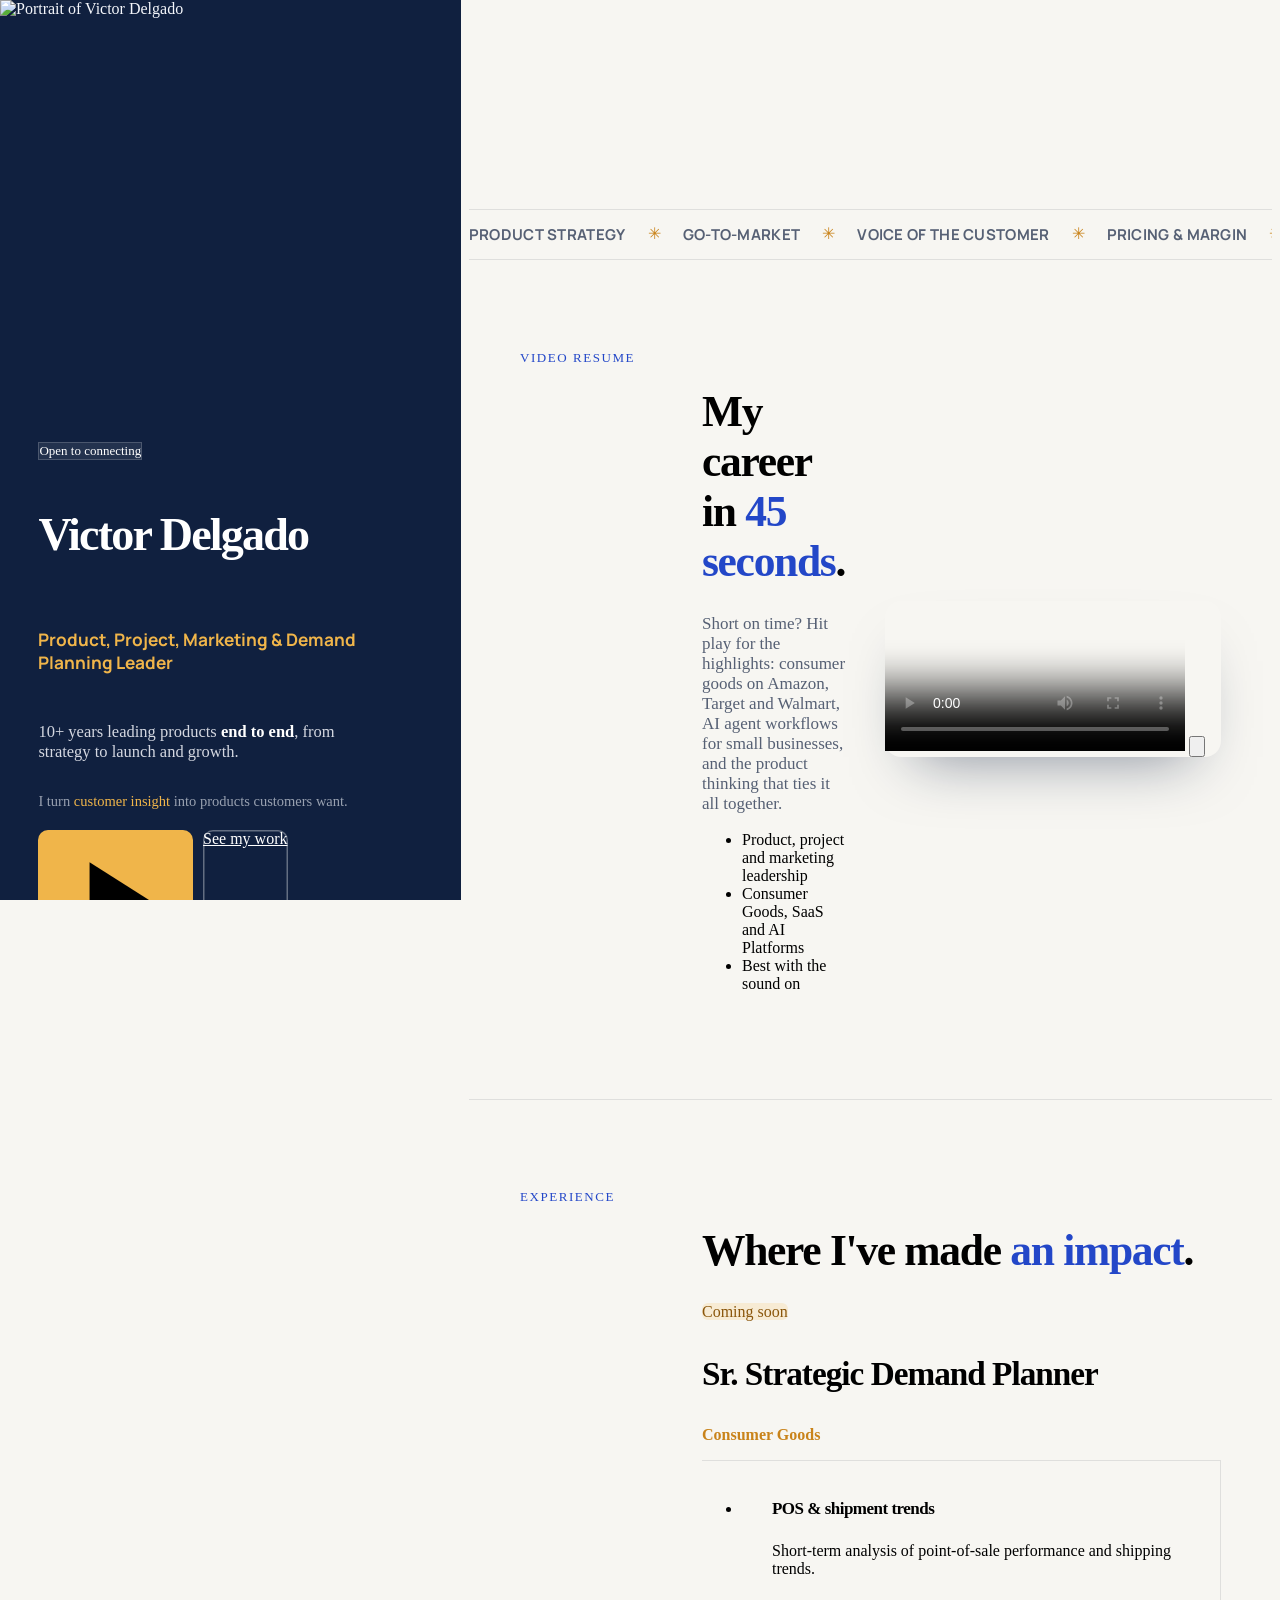
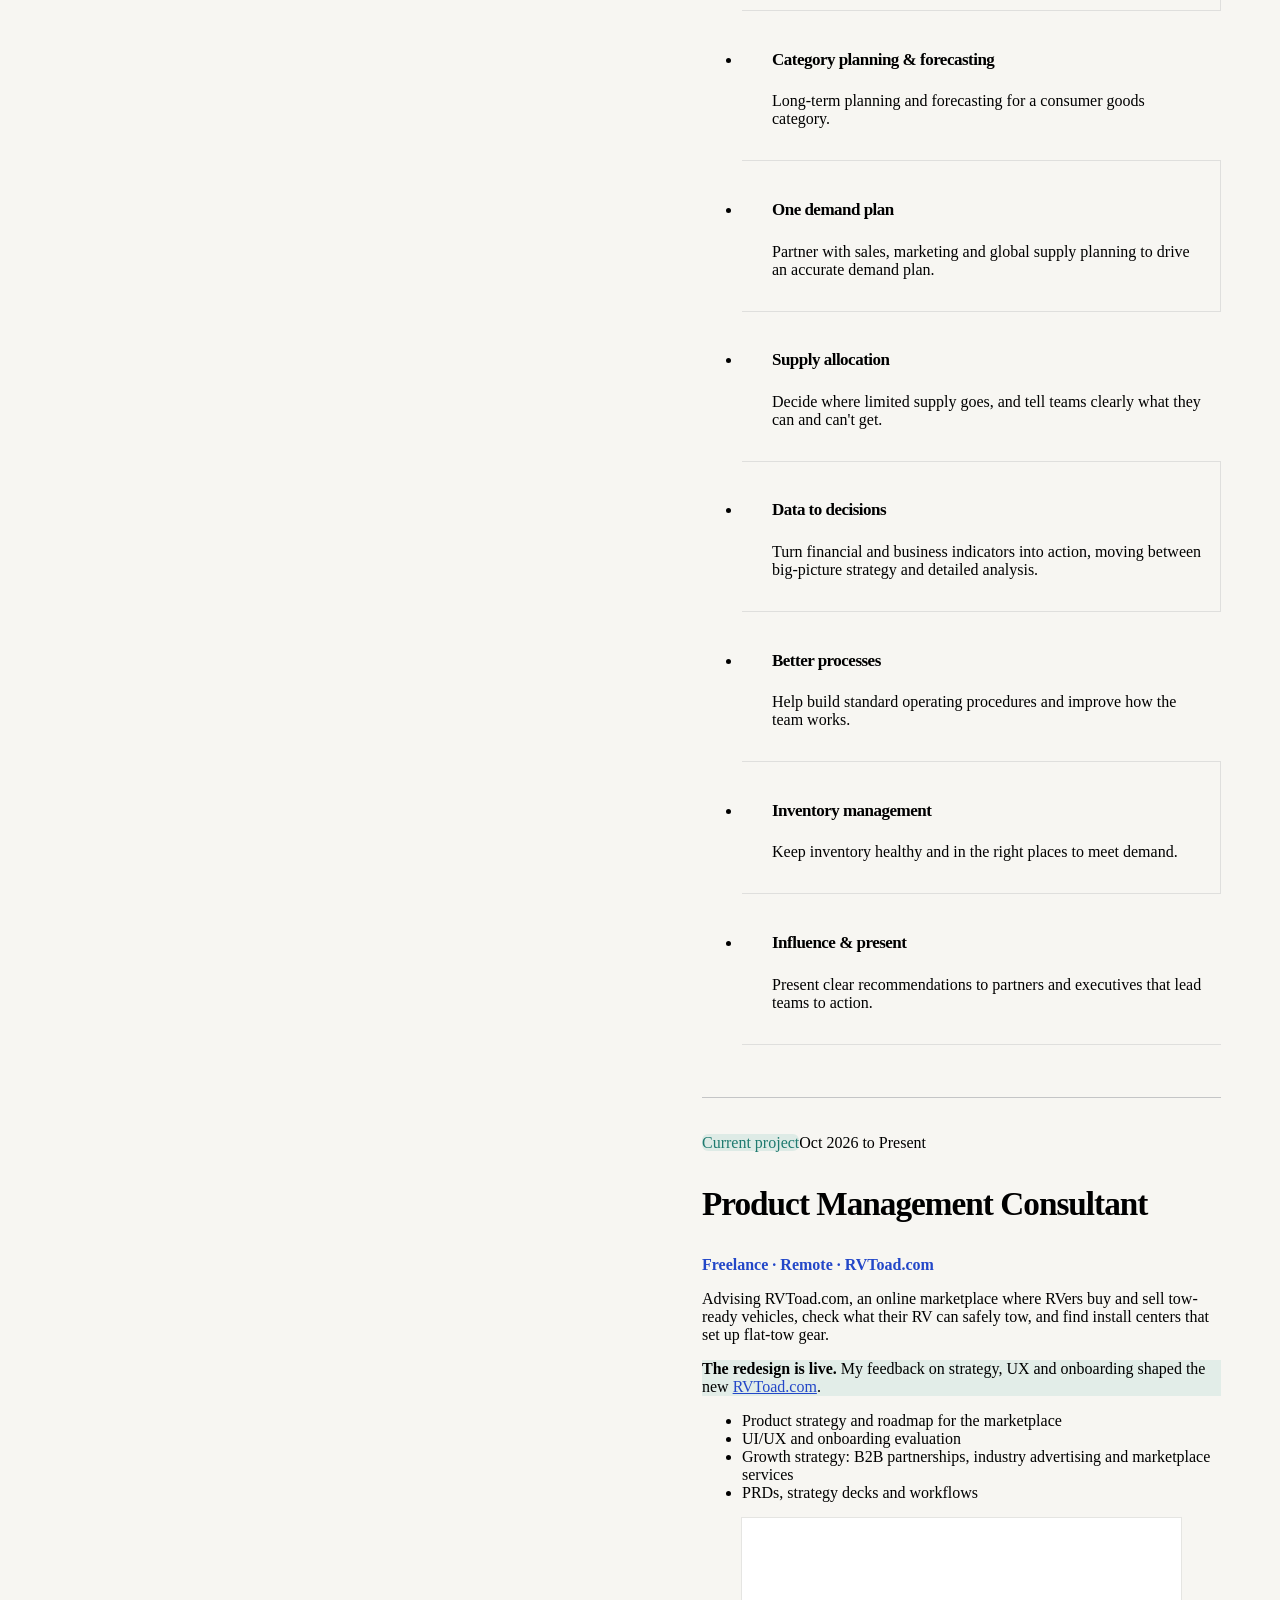
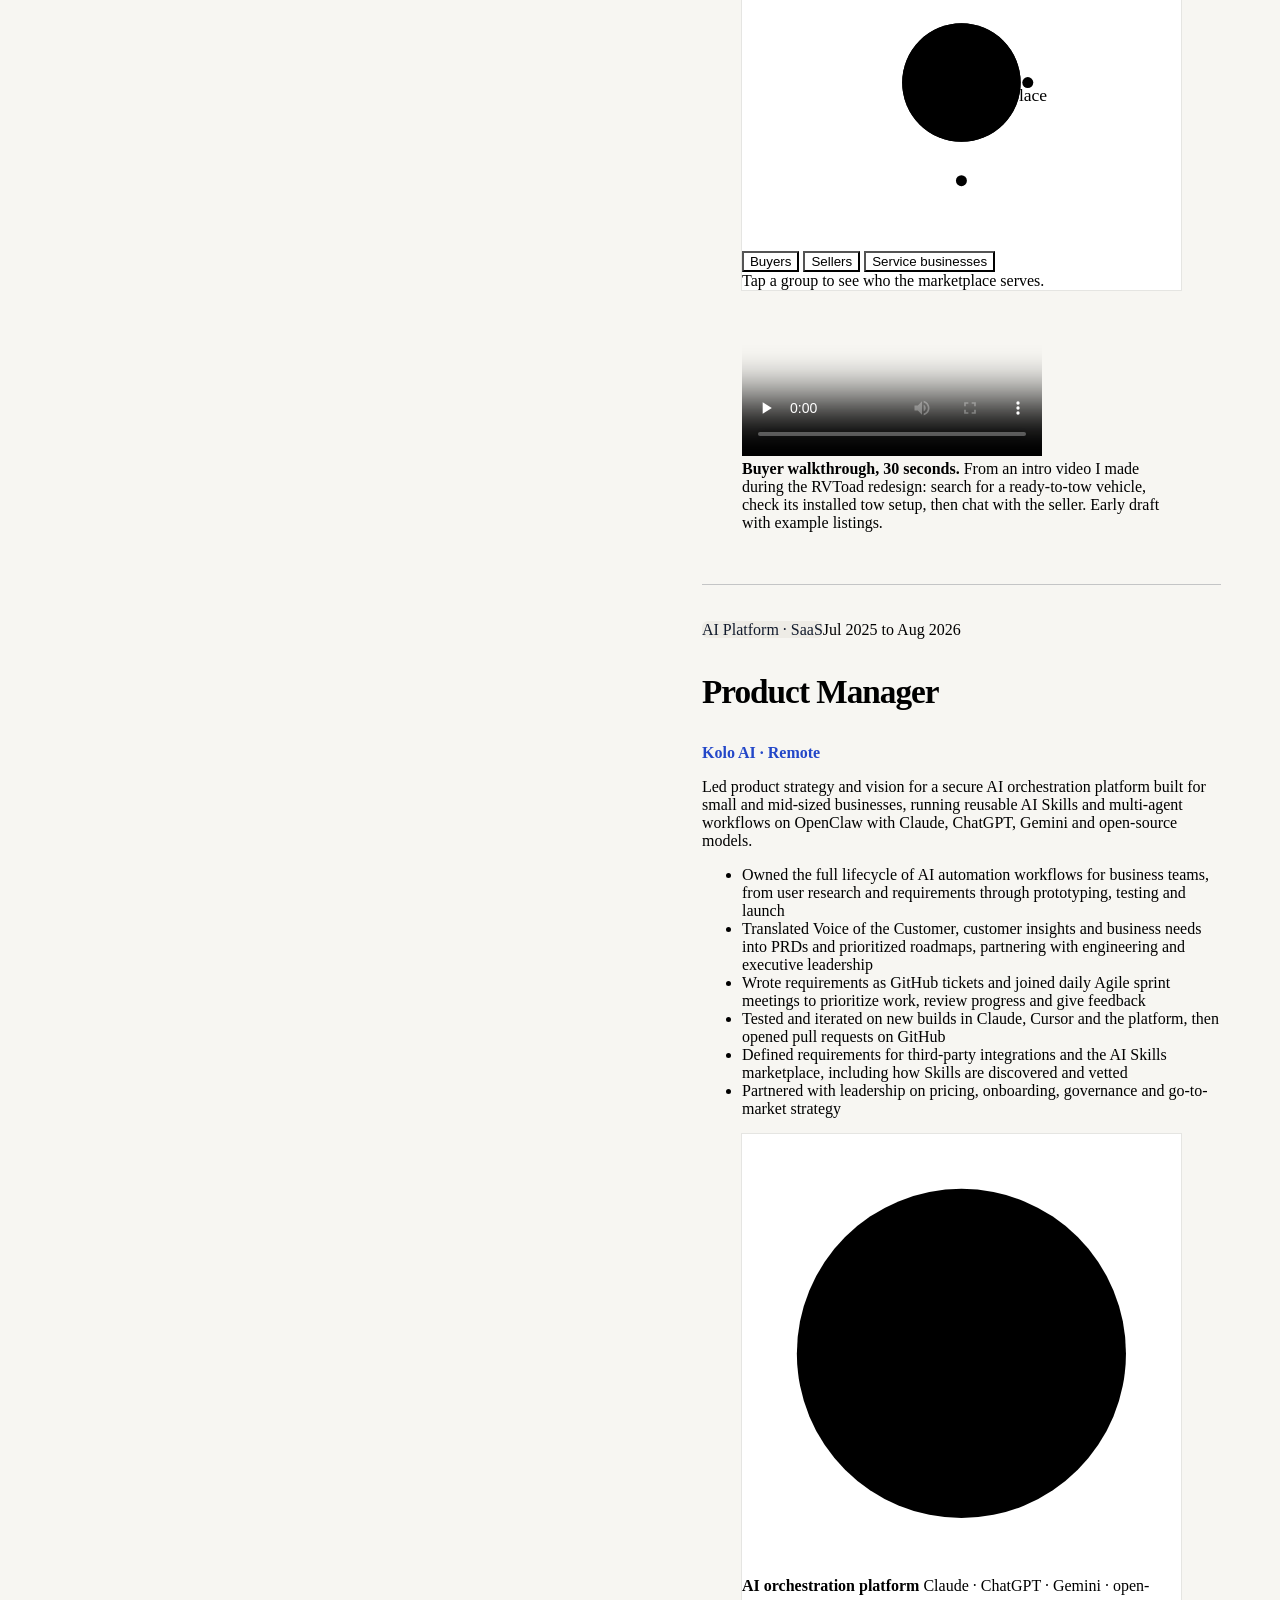
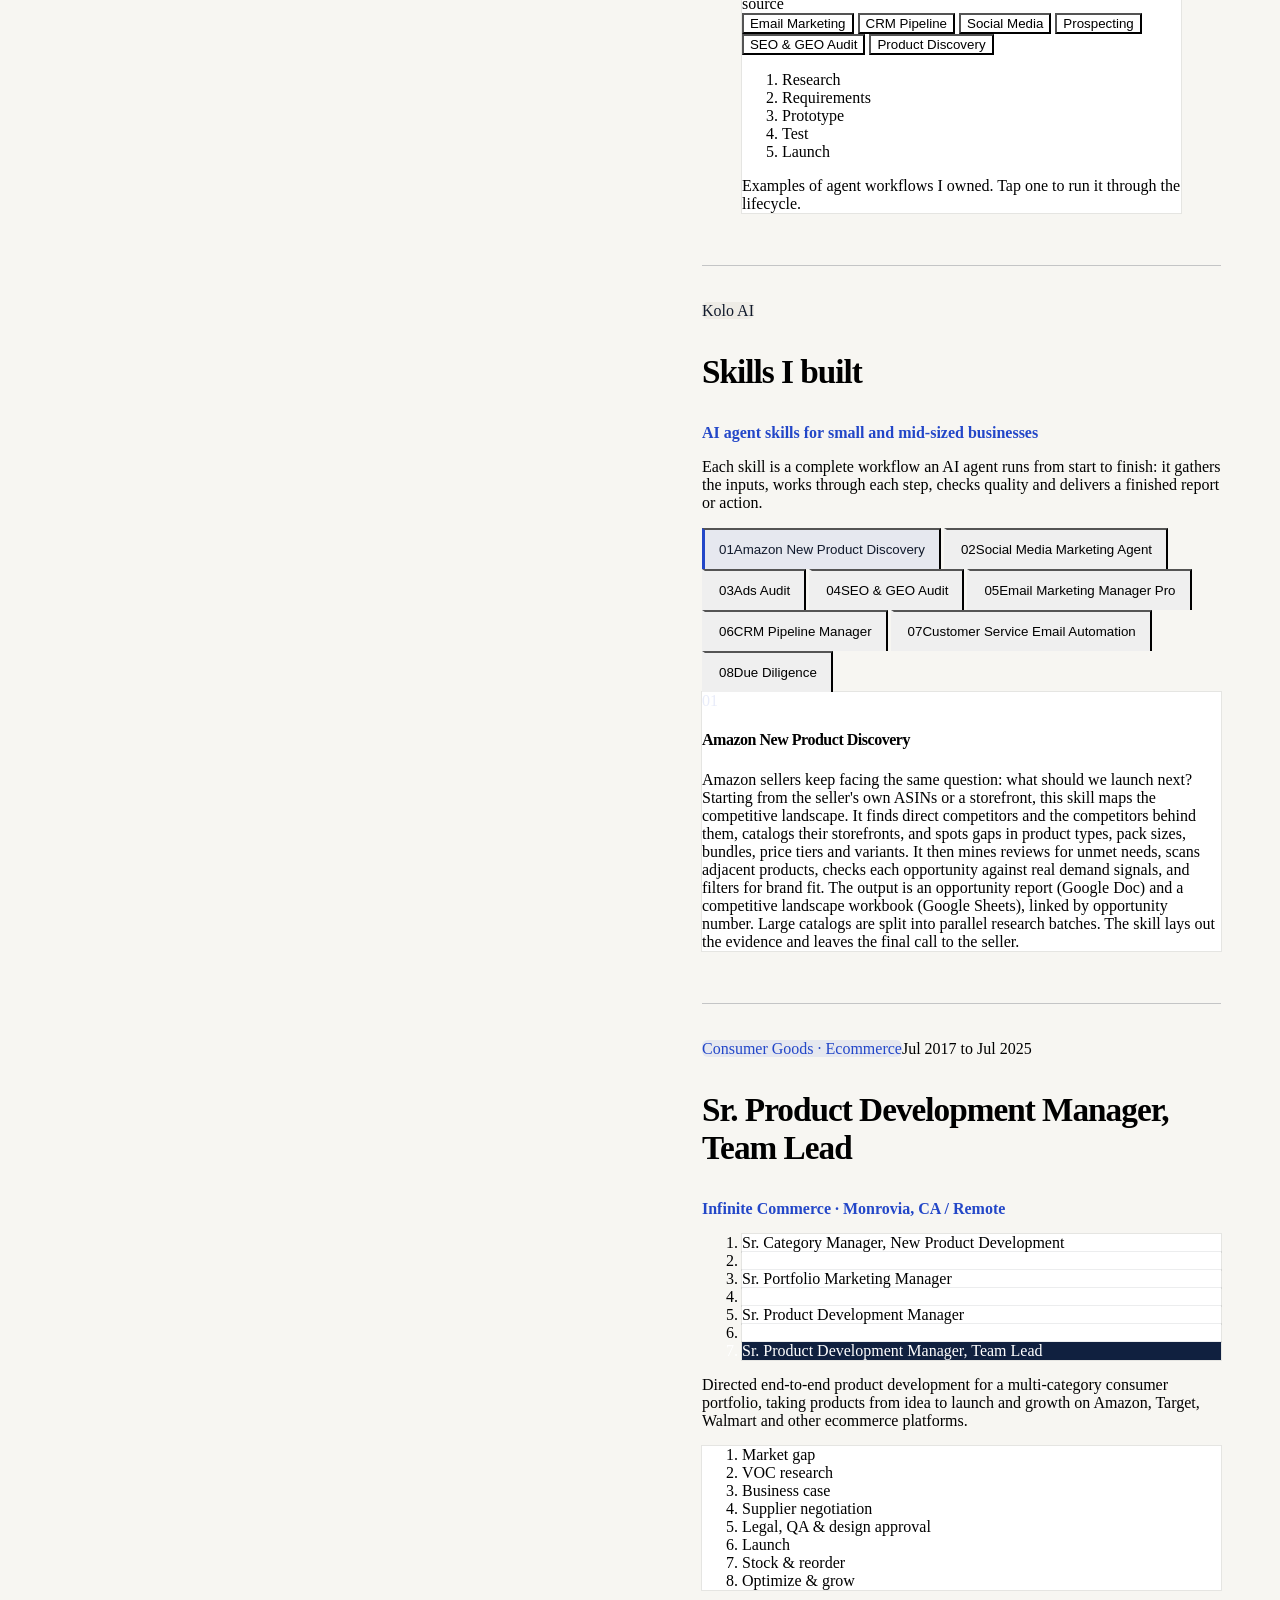
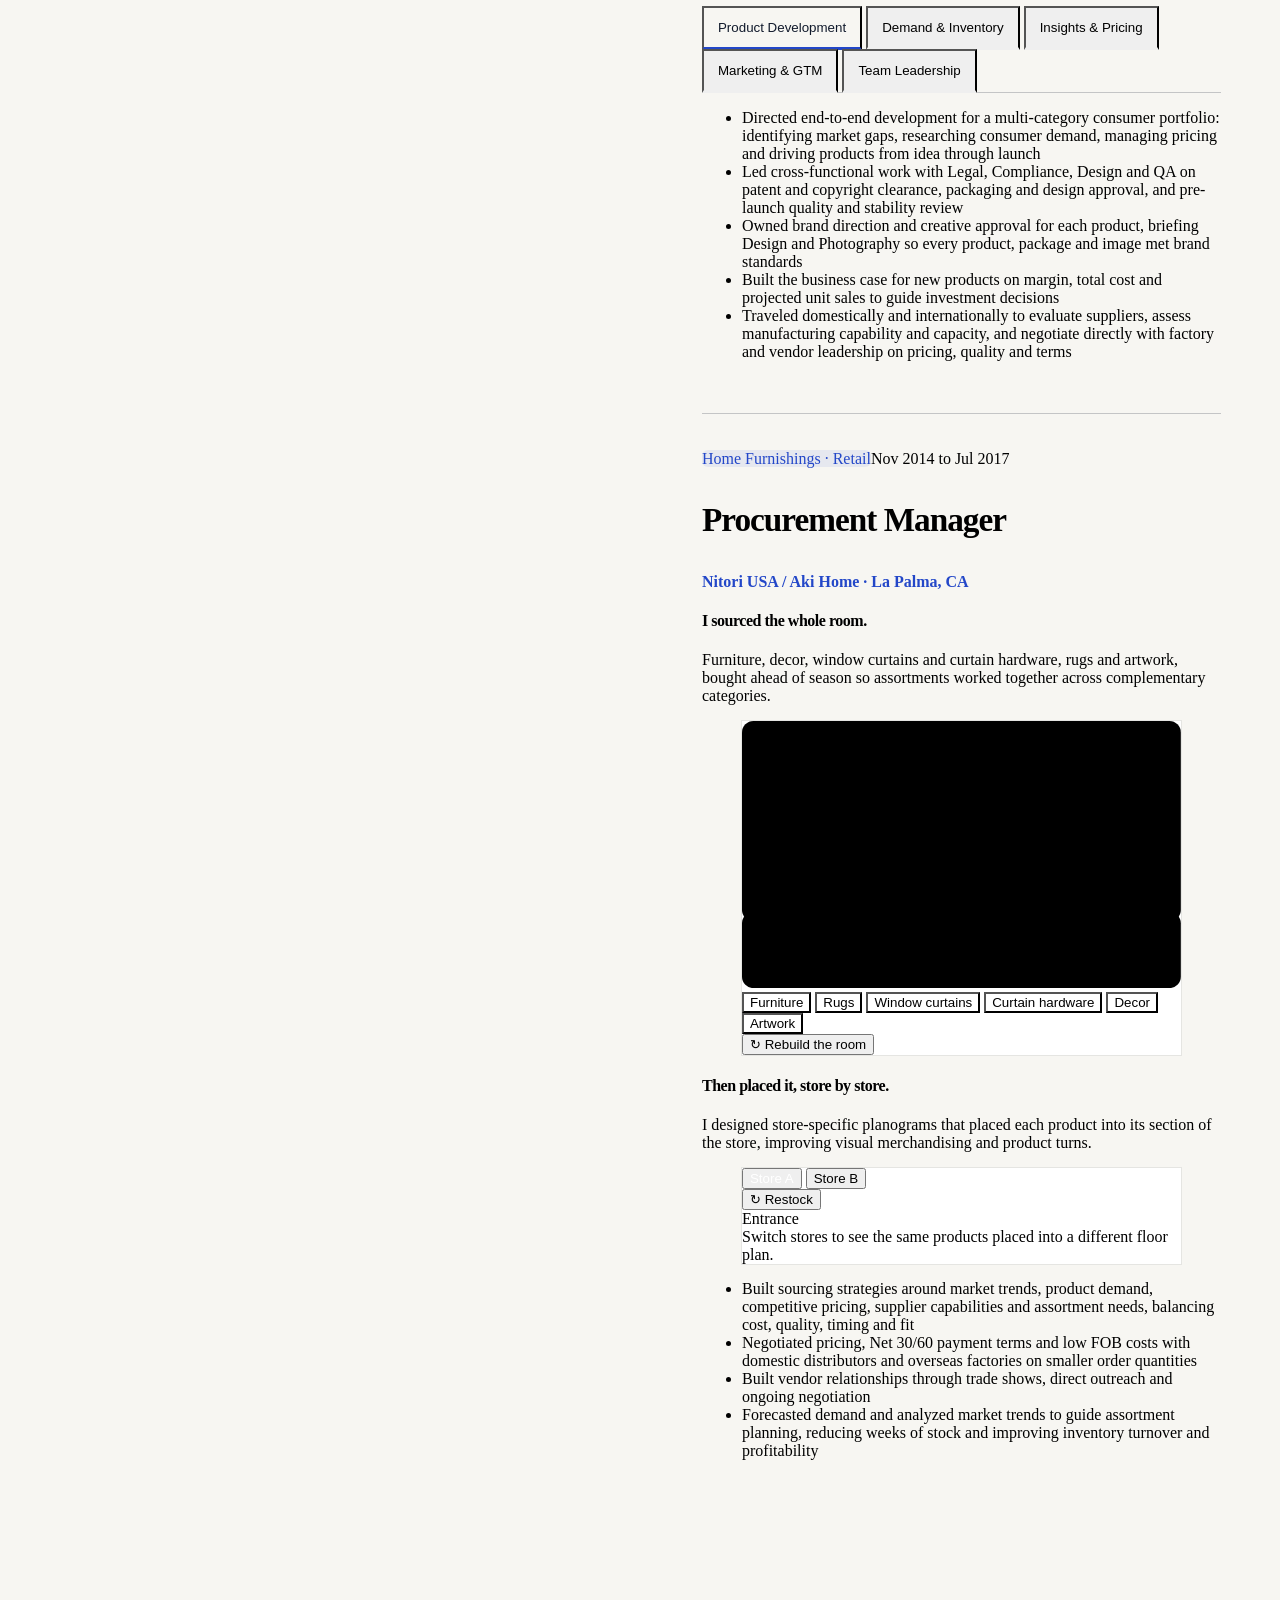
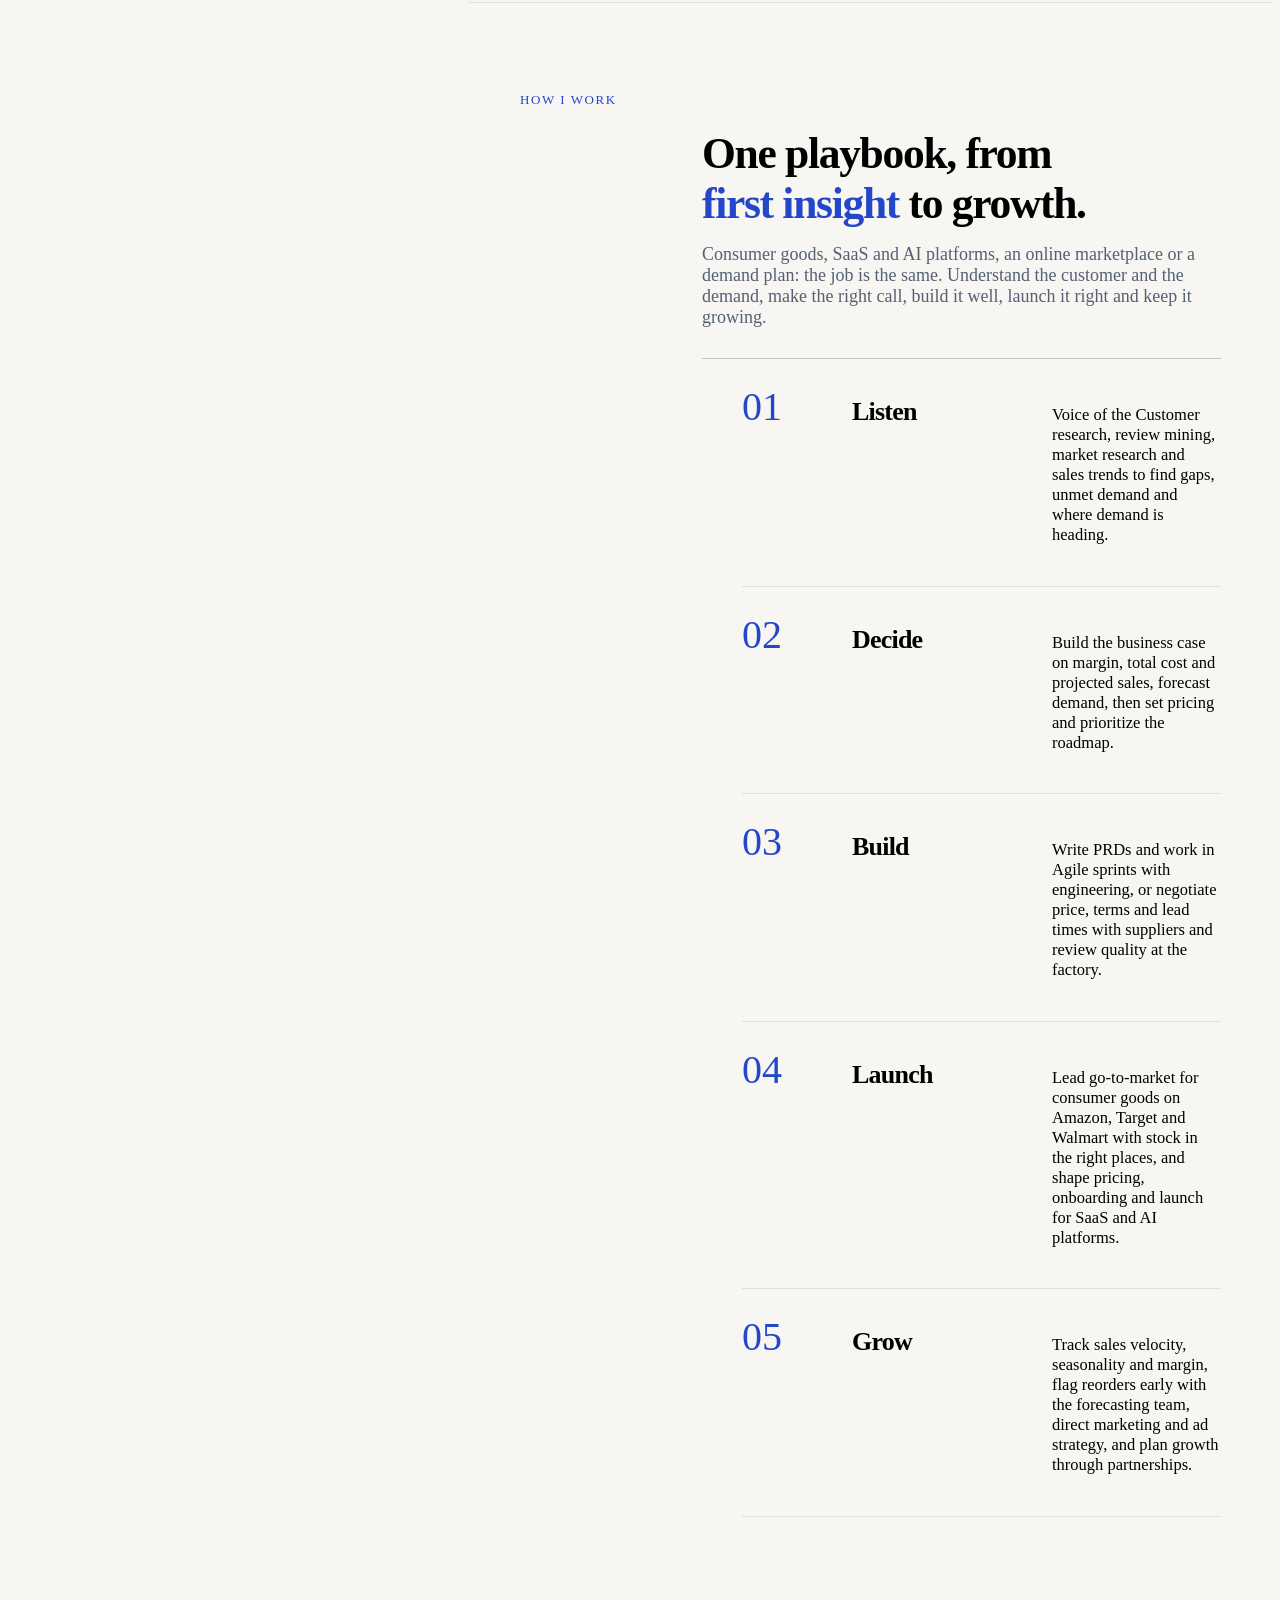
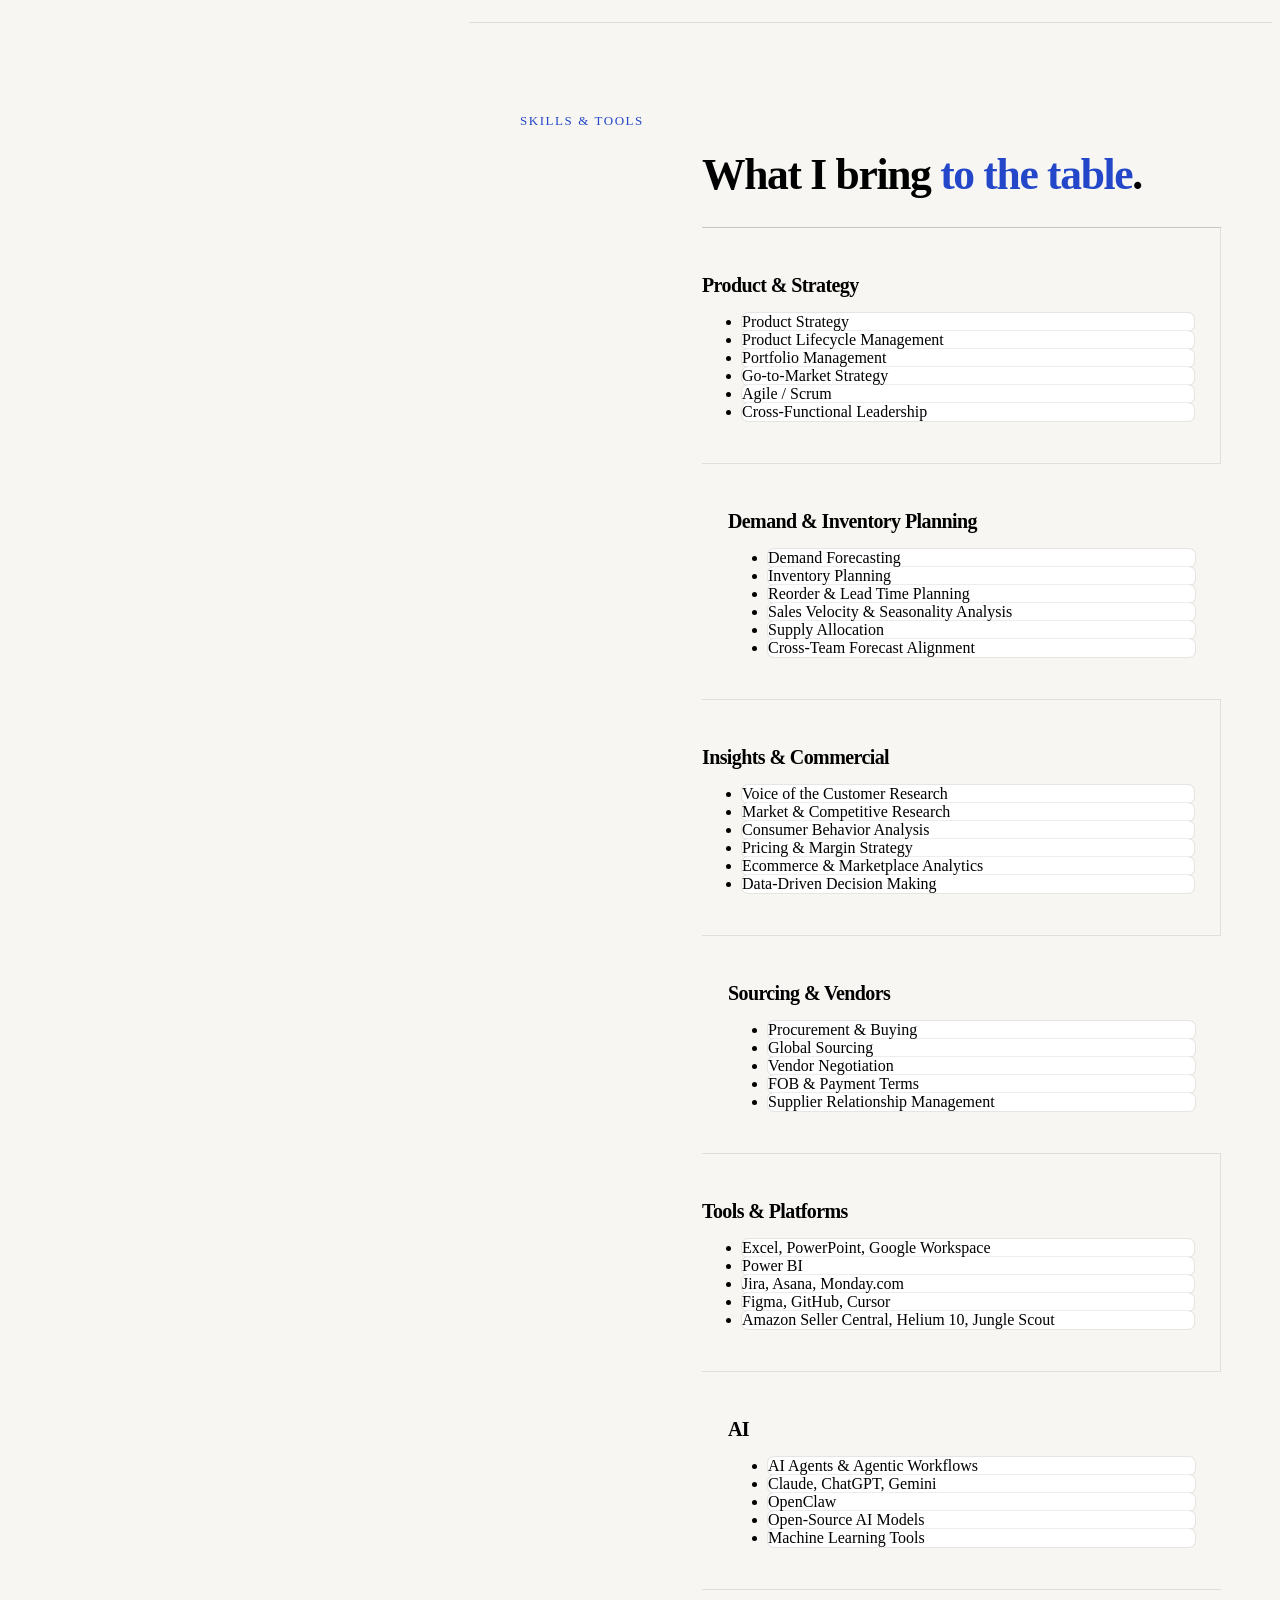
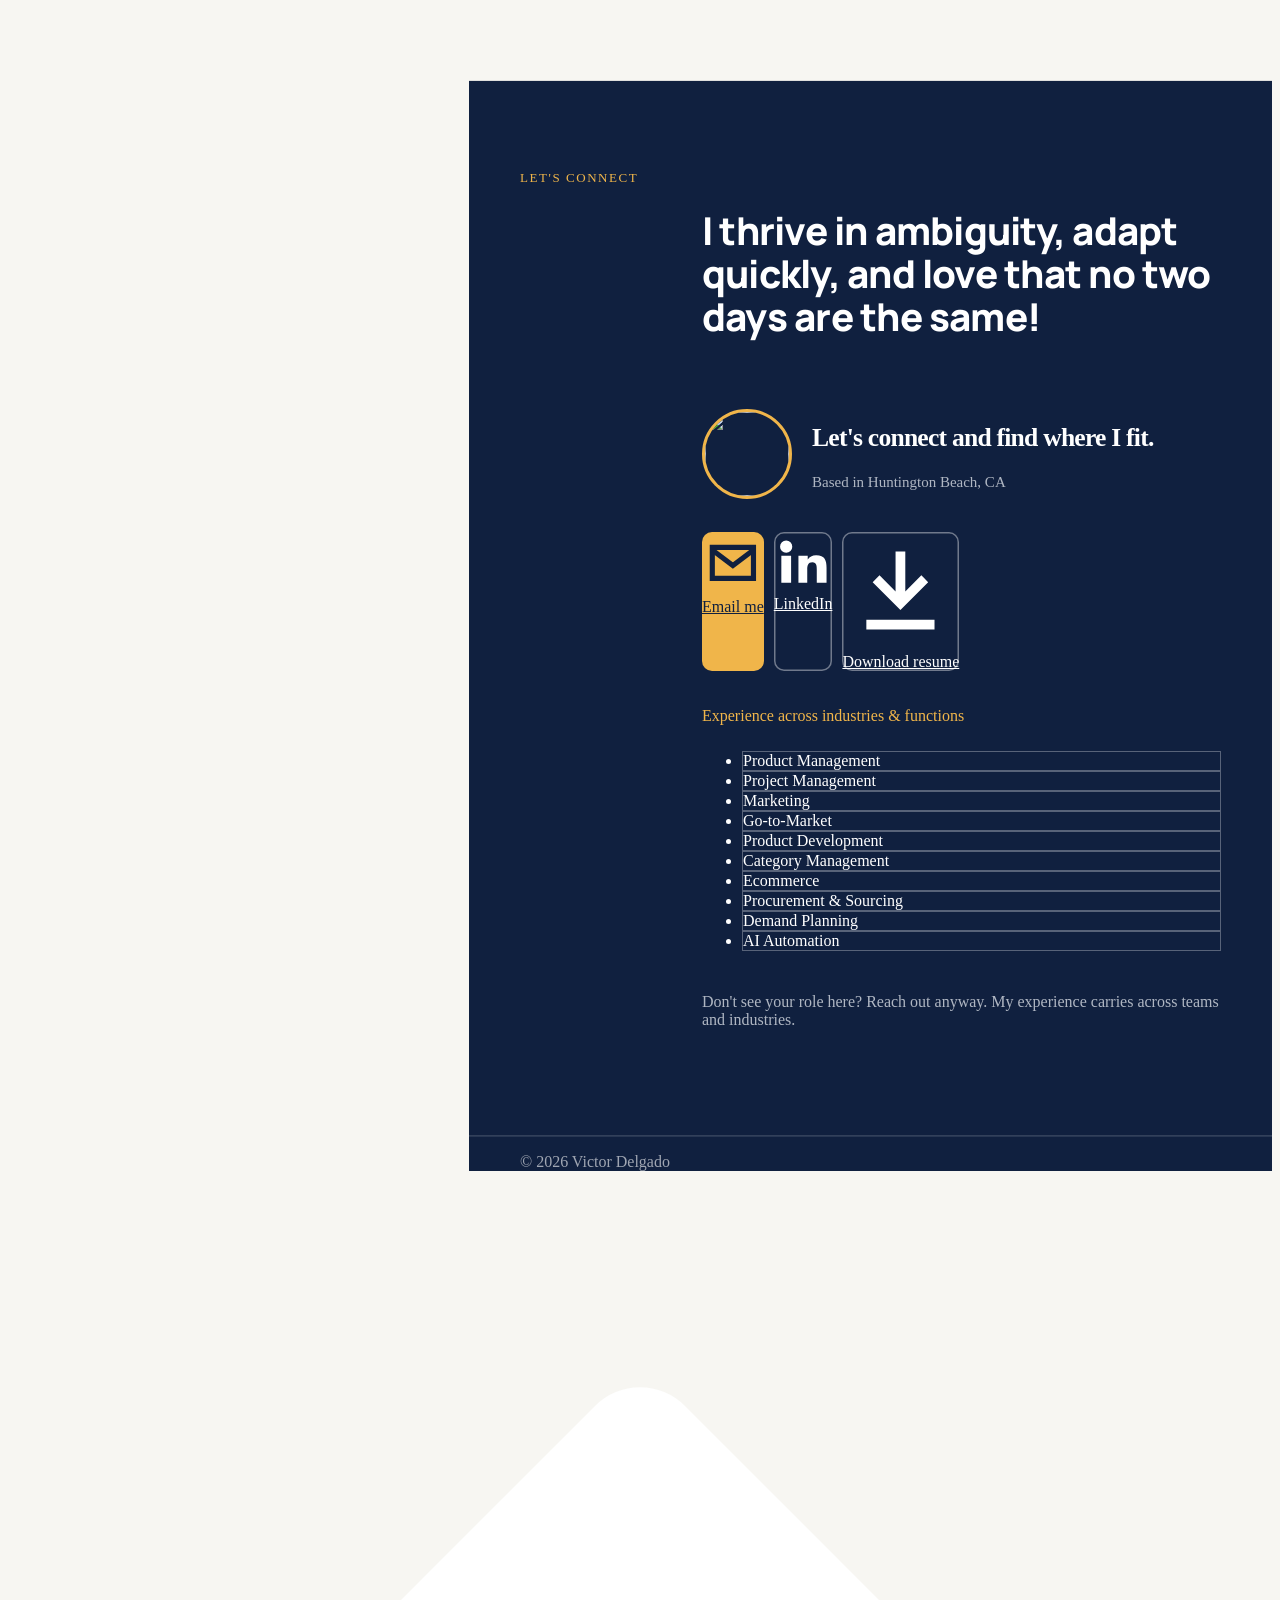
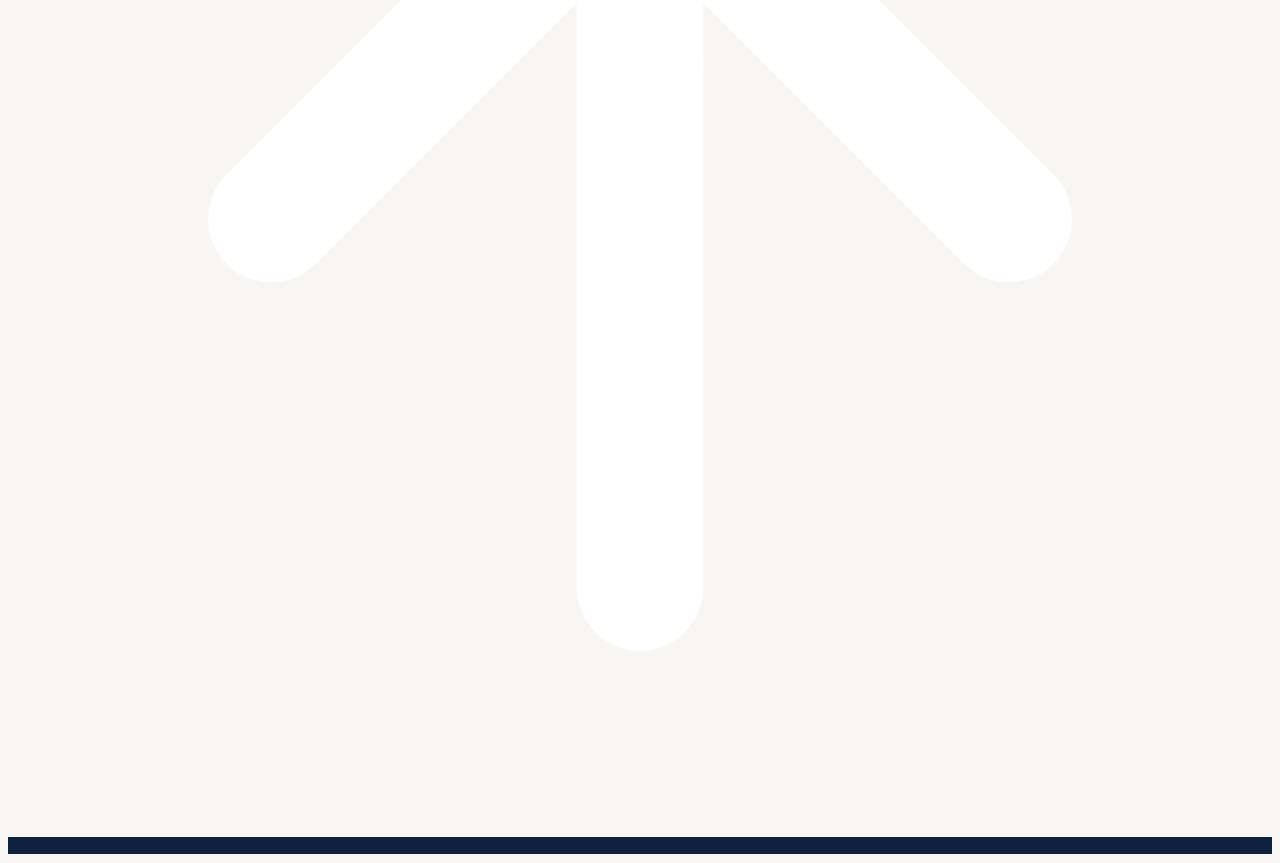
==== commit 9b550224: "Profile option: clean photo, no section numbers Co-Authored-By: Claude Opus 5.5 <noreply@anthropic.c" ====
--- a/redesign/1/index.html
+++ b/redesign/1/index.html
@@ -49,7 +49,7 @@
 <span>Product Strategy</span><i>✳</i><span>Go-to-Market</span><i>✳</i><span>Voice of the Customer</span><i>✳</i><span>Pricing &amp; Margin</span><i>✳</i><span>Demand Planning</span><i>✳</i><span>Global Sourcing</span><i>✳</i><span>AI Agents &amp; Automation</span><i>✳</i><span>Roadmaps &amp; PRDs</span><i>✳</i>
 </div></div>
     <section id="video" class="section blk blk--video">
-      <div class="blk__label"><span>01</span>Video resume</div>
+      <div class="blk__label">Video resume</div>
       <div class="blk__body vid">
         <div class="vid__copy"><h2>My career in <em>45 seconds</em>.</h2>
           <p>Short on time? Hit play for the highlights: consumer goods on Amazon, Target and Walmart, AI agent workflows for small businesses, and the product thinking that ties it all together.</p>
@@ -65,7 +65,7 @@
       </div>
     </section>
     <section id="experience" class="section blk">
-      <div class="blk__label"><span>02</span>Experience</div>
+      <div class="blk__label">Experience</div>
       <div class="blk__body"><h2 class="blk__h">Where I've made <em>an impact</em>.</h2>
       <article class="role role--wide role--next reveal" id="role-demand">
 <div class="role__head">
@@ -407,7 +407,7 @@
 </article></div>
     </section>
     <section id="approach" class="section blk">
-      <div class="blk__label"><span>03</span>How I work</div>
+      <div class="blk__label">How I work</div>
       <div class="blk__body"><h2 class="blk__h">One playbook, from <em>first insight</em> to growth.</h2>
         <p class="blk__lede">Consumer goods, SaaS and AI platforms, an online marketplace or a demand plan: the job is the same. Understand the customer and the demand, make the right call, build it well, launch it right and keep it growing.</p>
         <ol class="steps">
@@ -439,7 +439,7 @@
 </ol></div>
     </section>
     <section id="toolkit" class="section blk">
-      <div class="blk__label"><span>04</span>Skills &amp; Tools</div>
+      <div class="blk__label">Skills &amp; Tools</div>
       <div class="blk__body"><h2 class="blk__h">What I bring <em>to the table</em>.</h2>
         <div class="cards">
 <div class="card reveal" style="--d:0">
@@ -469,7 +469,7 @@
 </div></div>
     </section>
     <section id="contact" class="section blk finale">
-      <div class="blk__label"><span>05</span>Let's connect</div>
+      <div class="blk__label">Let's connect</div>
       <div class="blk__body fin">
         <p class="fin__quote">I thrive in ambiguity, adapt quickly, and love that no two days are the same!</p>
         <div class="fin__card">
--- a/redesign/1/theme.css
+++ b/redesign/1/theme.css
@@ -190,3 +190,9 @@
 .role__body { grid-template-columns: 1fr; }
 .role__body .viz { max-width: 560px; }
 @media (max-width: 1023px) { .nav:not(.is-scrolled) .nav__menu { background: rgba(16, 32, 63, 0.55); backdrop-filter: blur(6px); } }
+/* Clean photo: no shading, text sits below it */
+.side__photo::after { display: none; }
+.side__body { margin-top: 0; padding-top: 28px; }
+.blk__label { font-size: 13px; color: var(--mint); font-weight: 500; }
+.finale .blk__label { color: var(--gold); }
+@media (max-width: 1023px) { .side__photo { height: 56vh; } .side__body { margin-top: 0; padding-top: 24px; } }
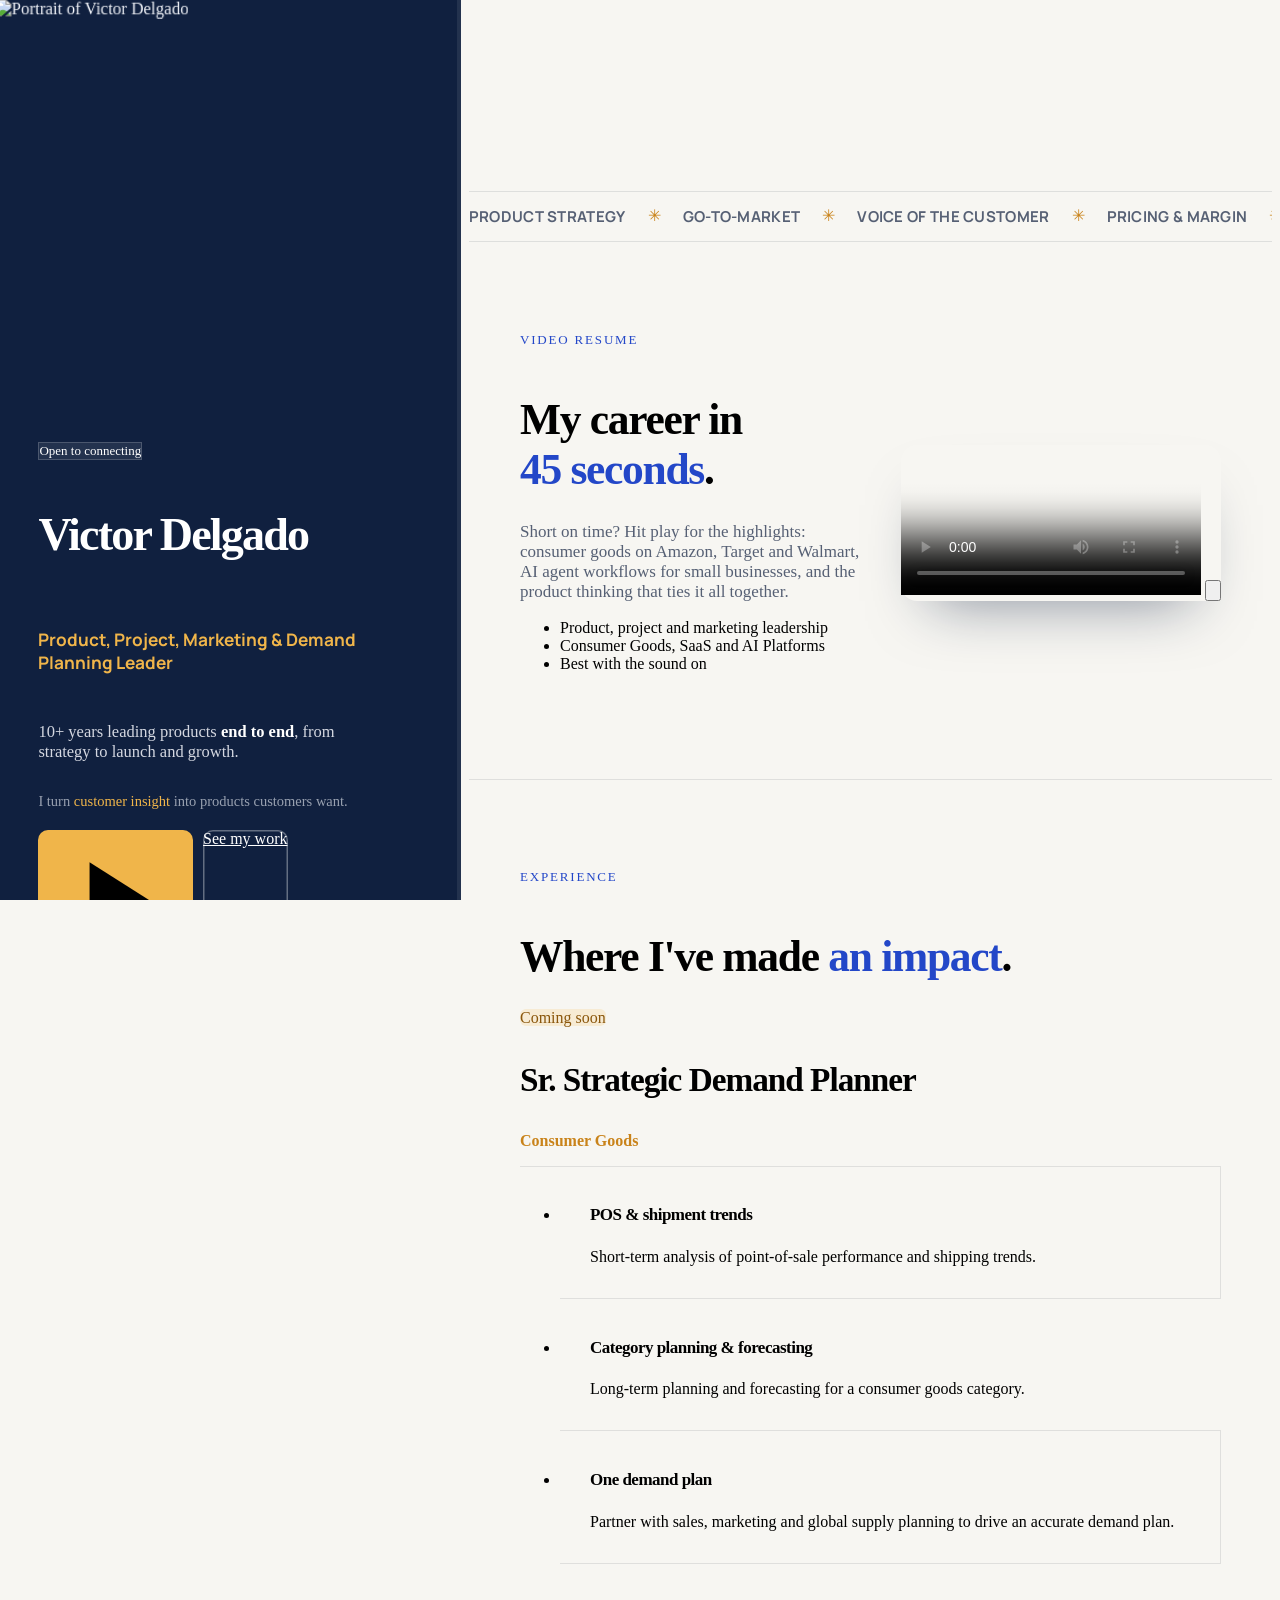
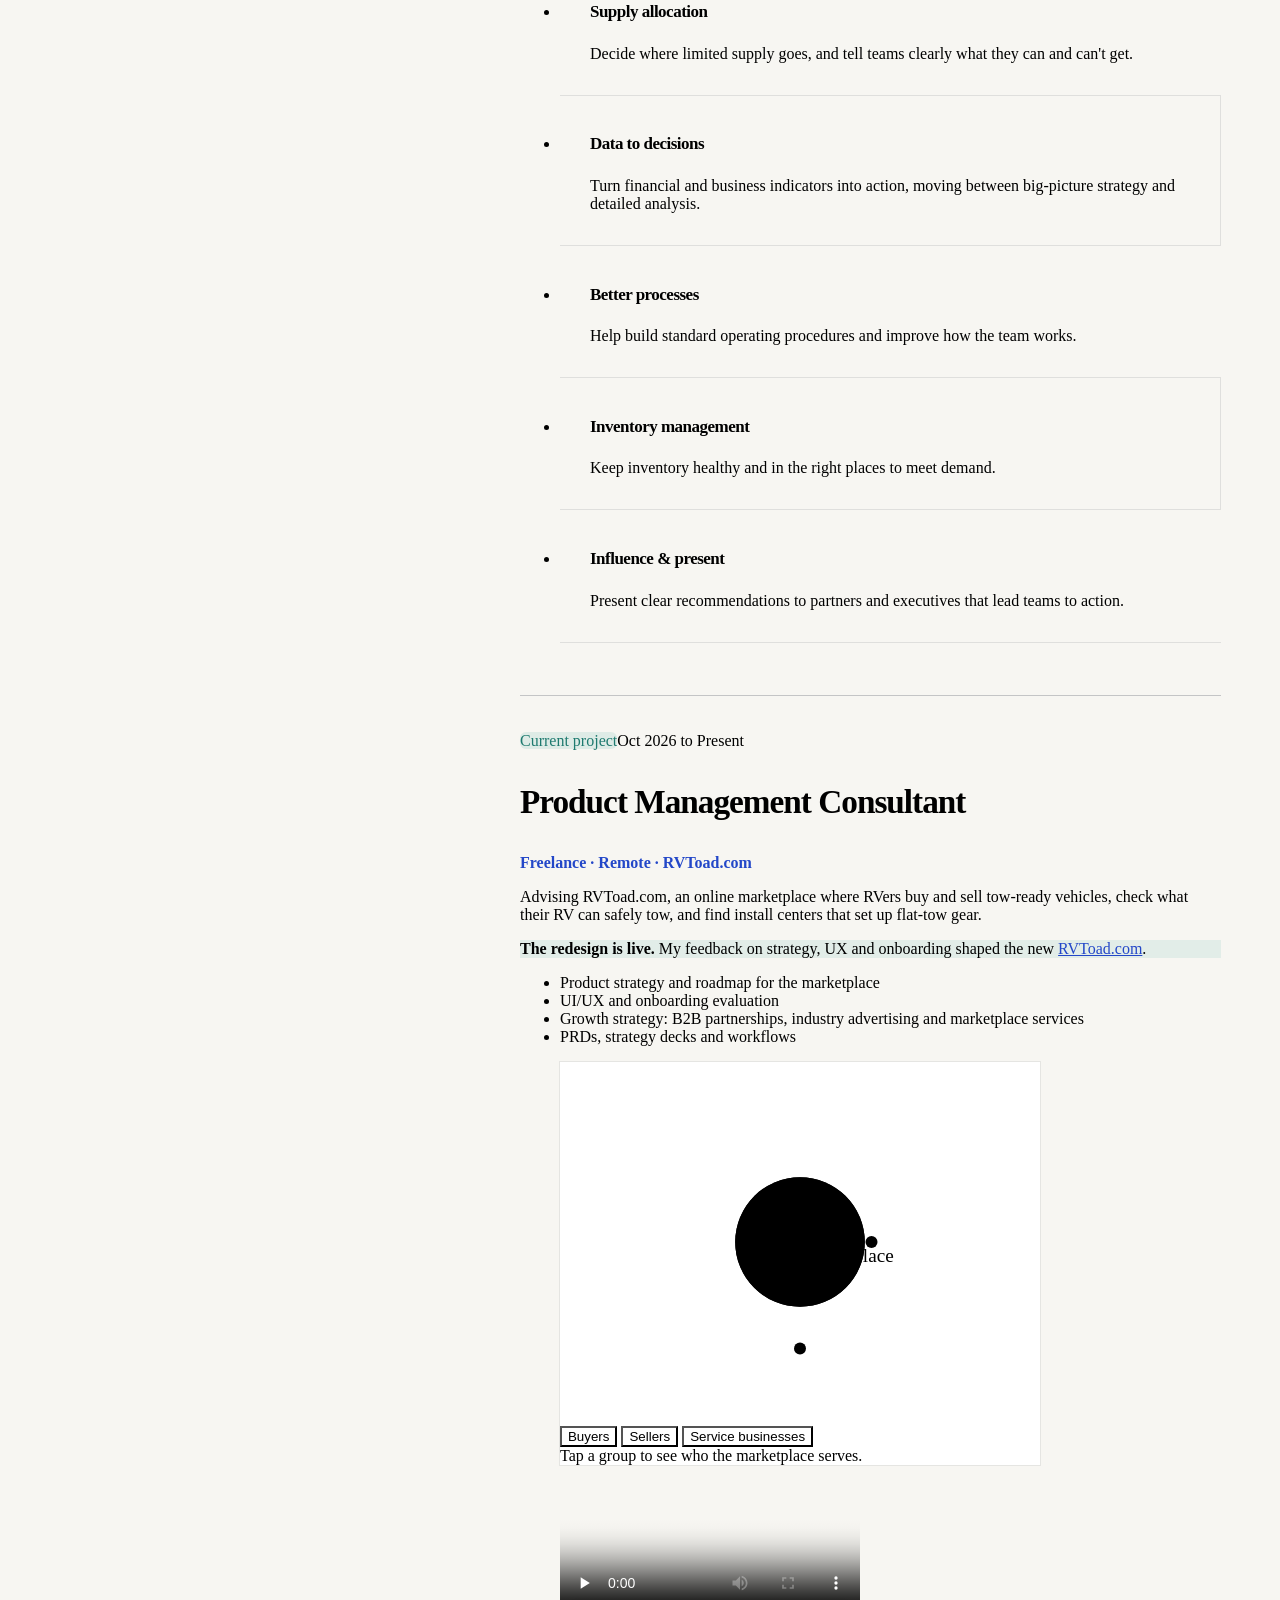
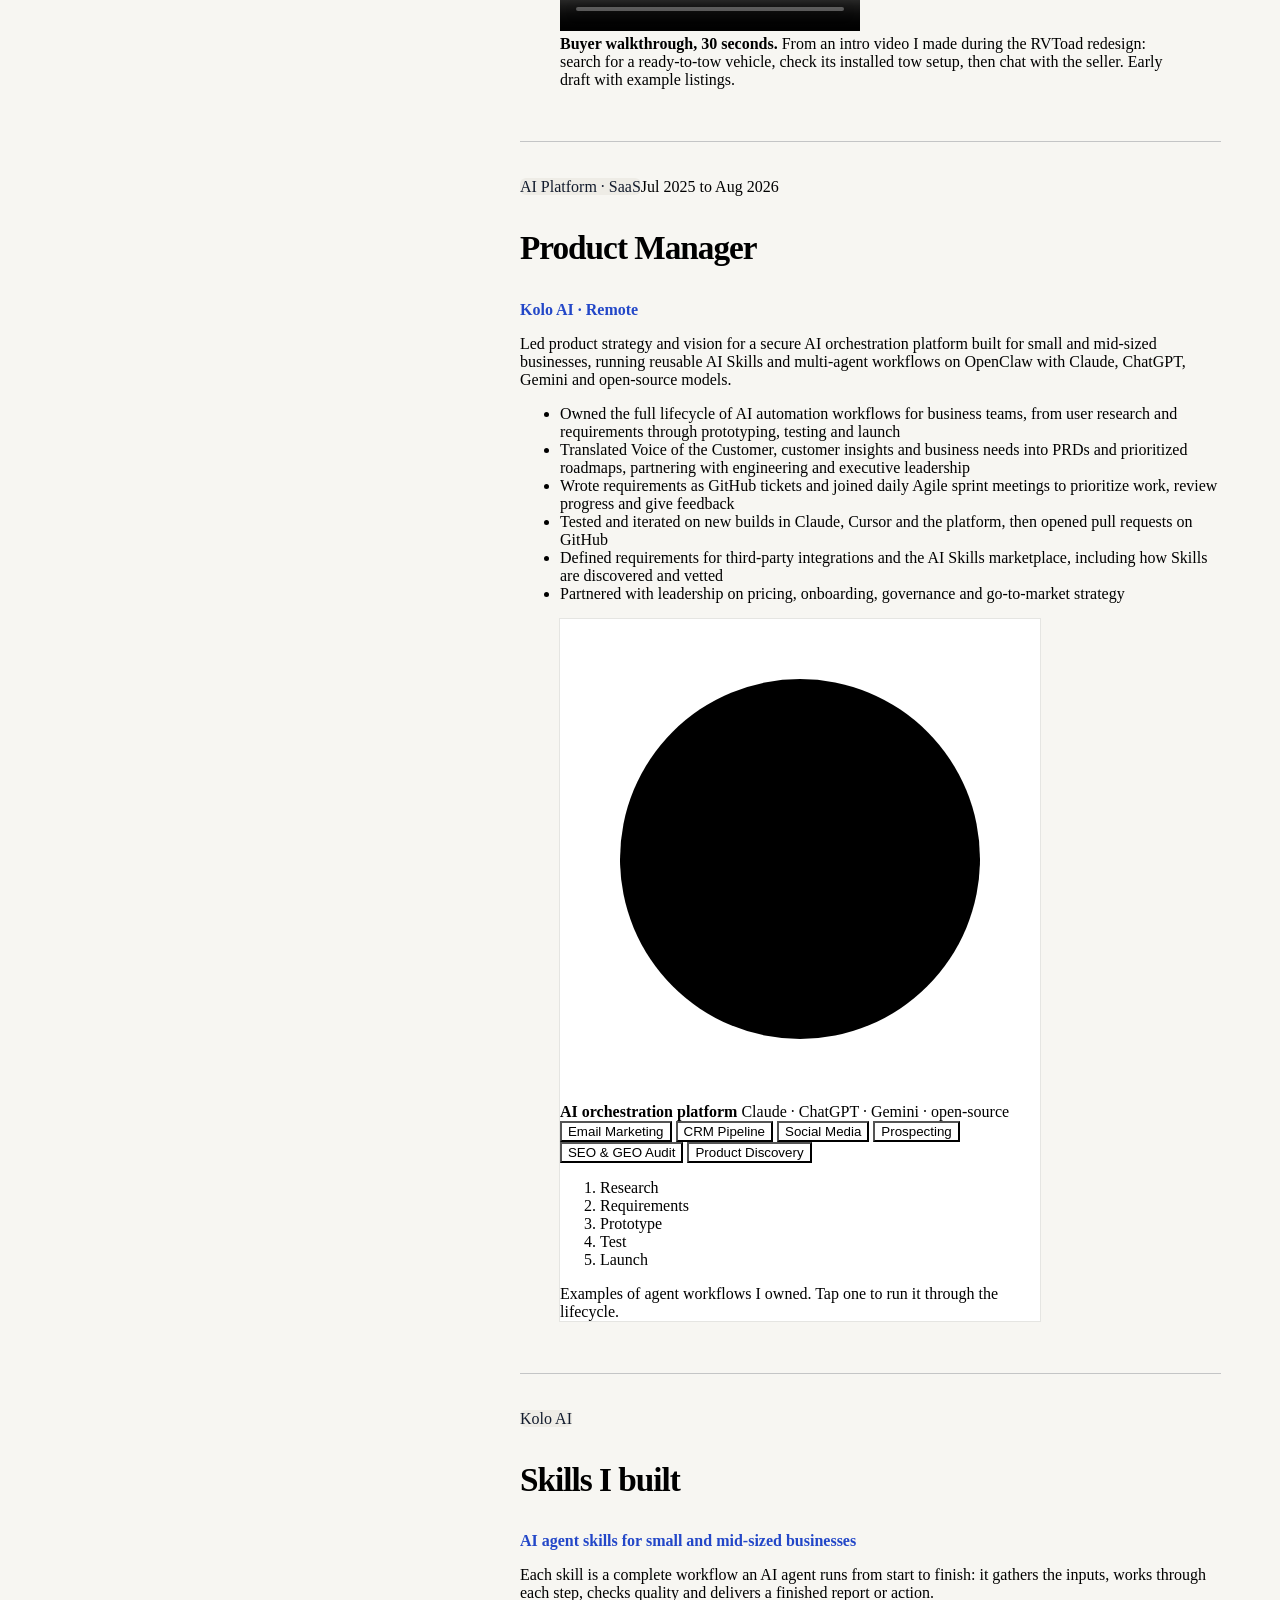
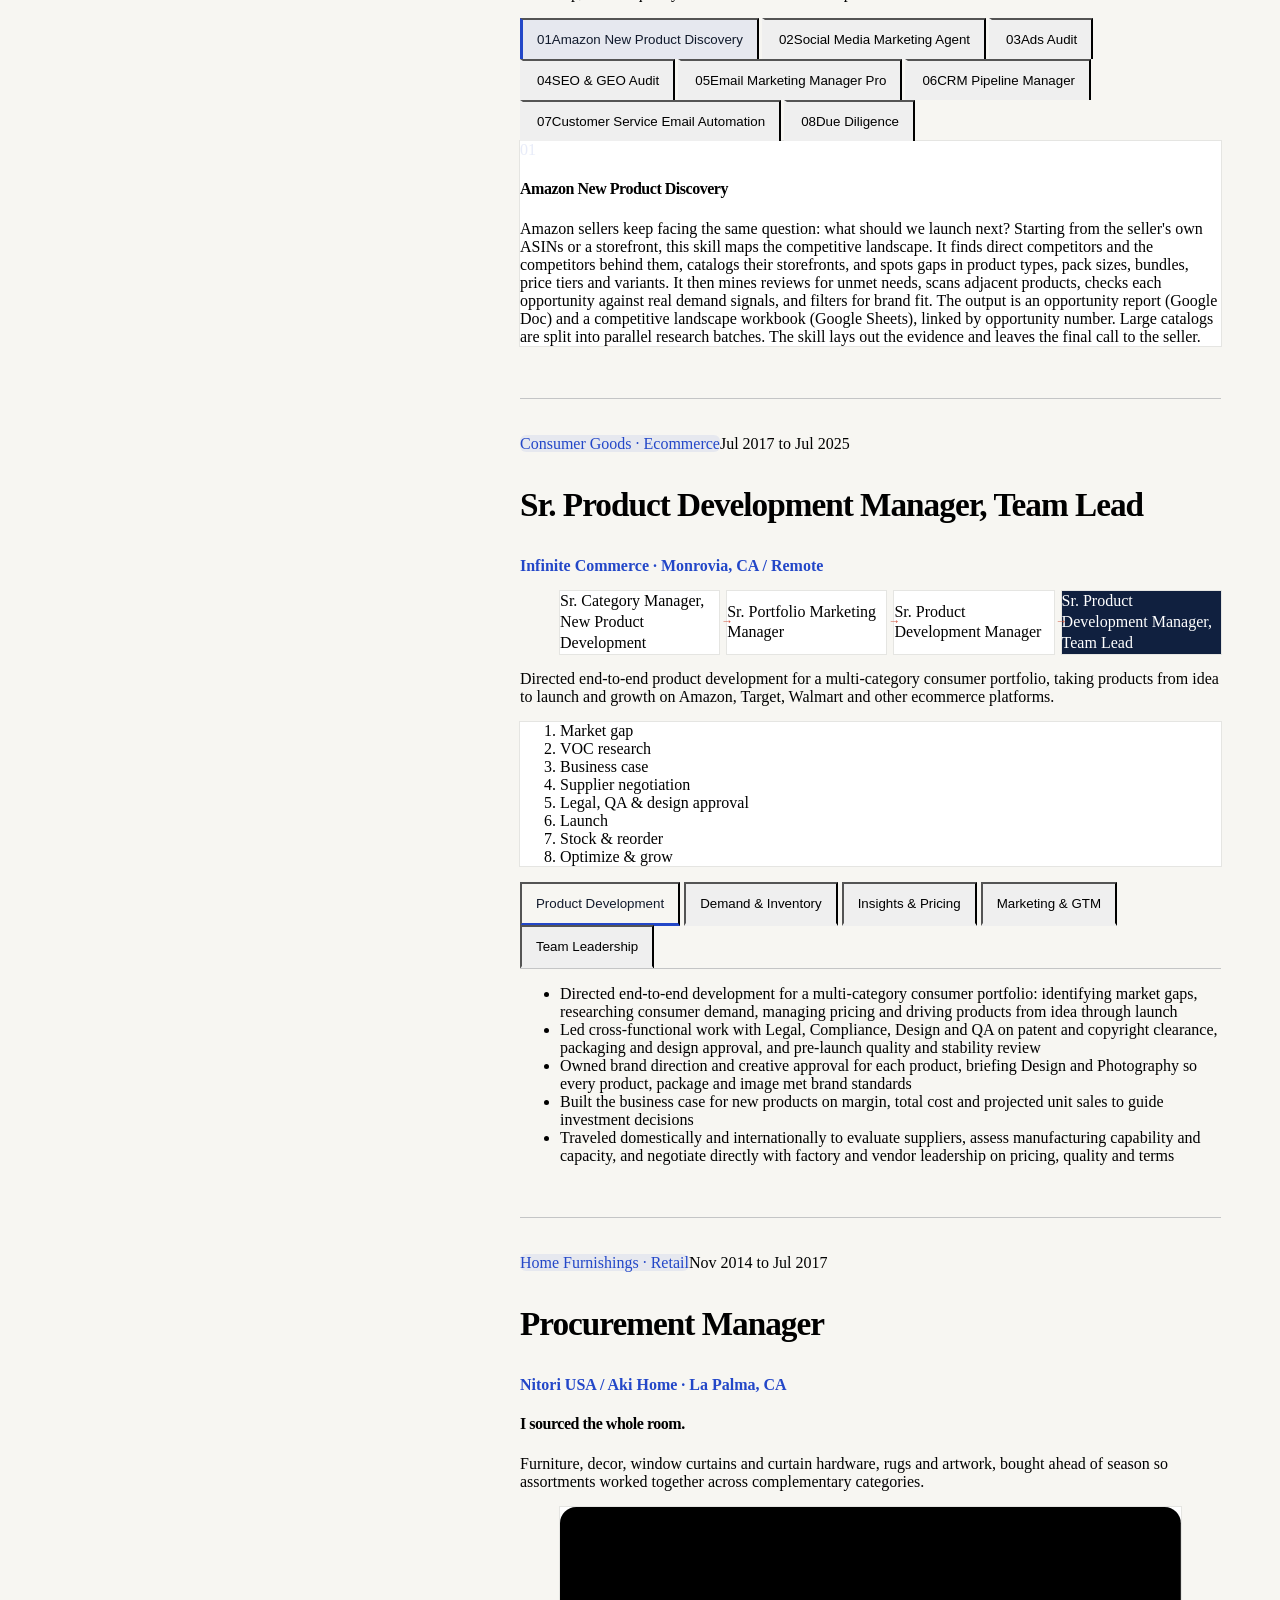
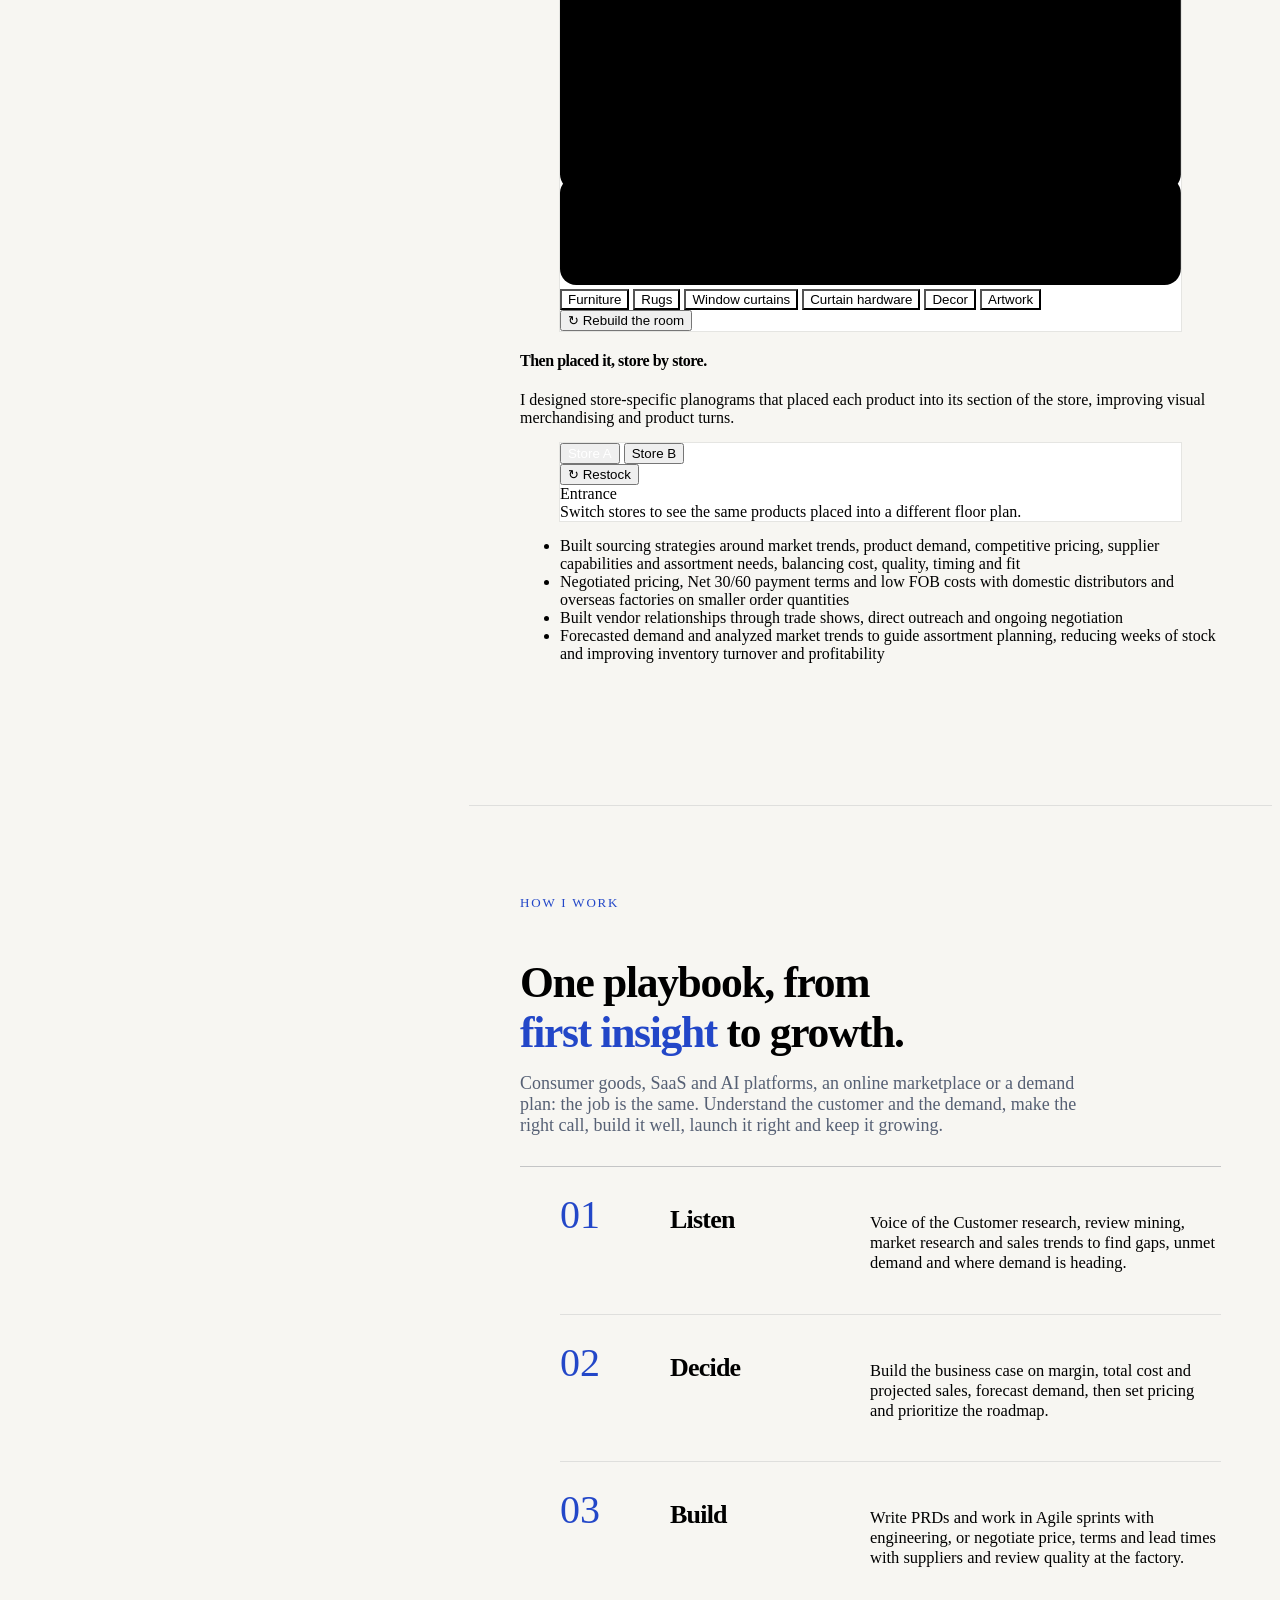
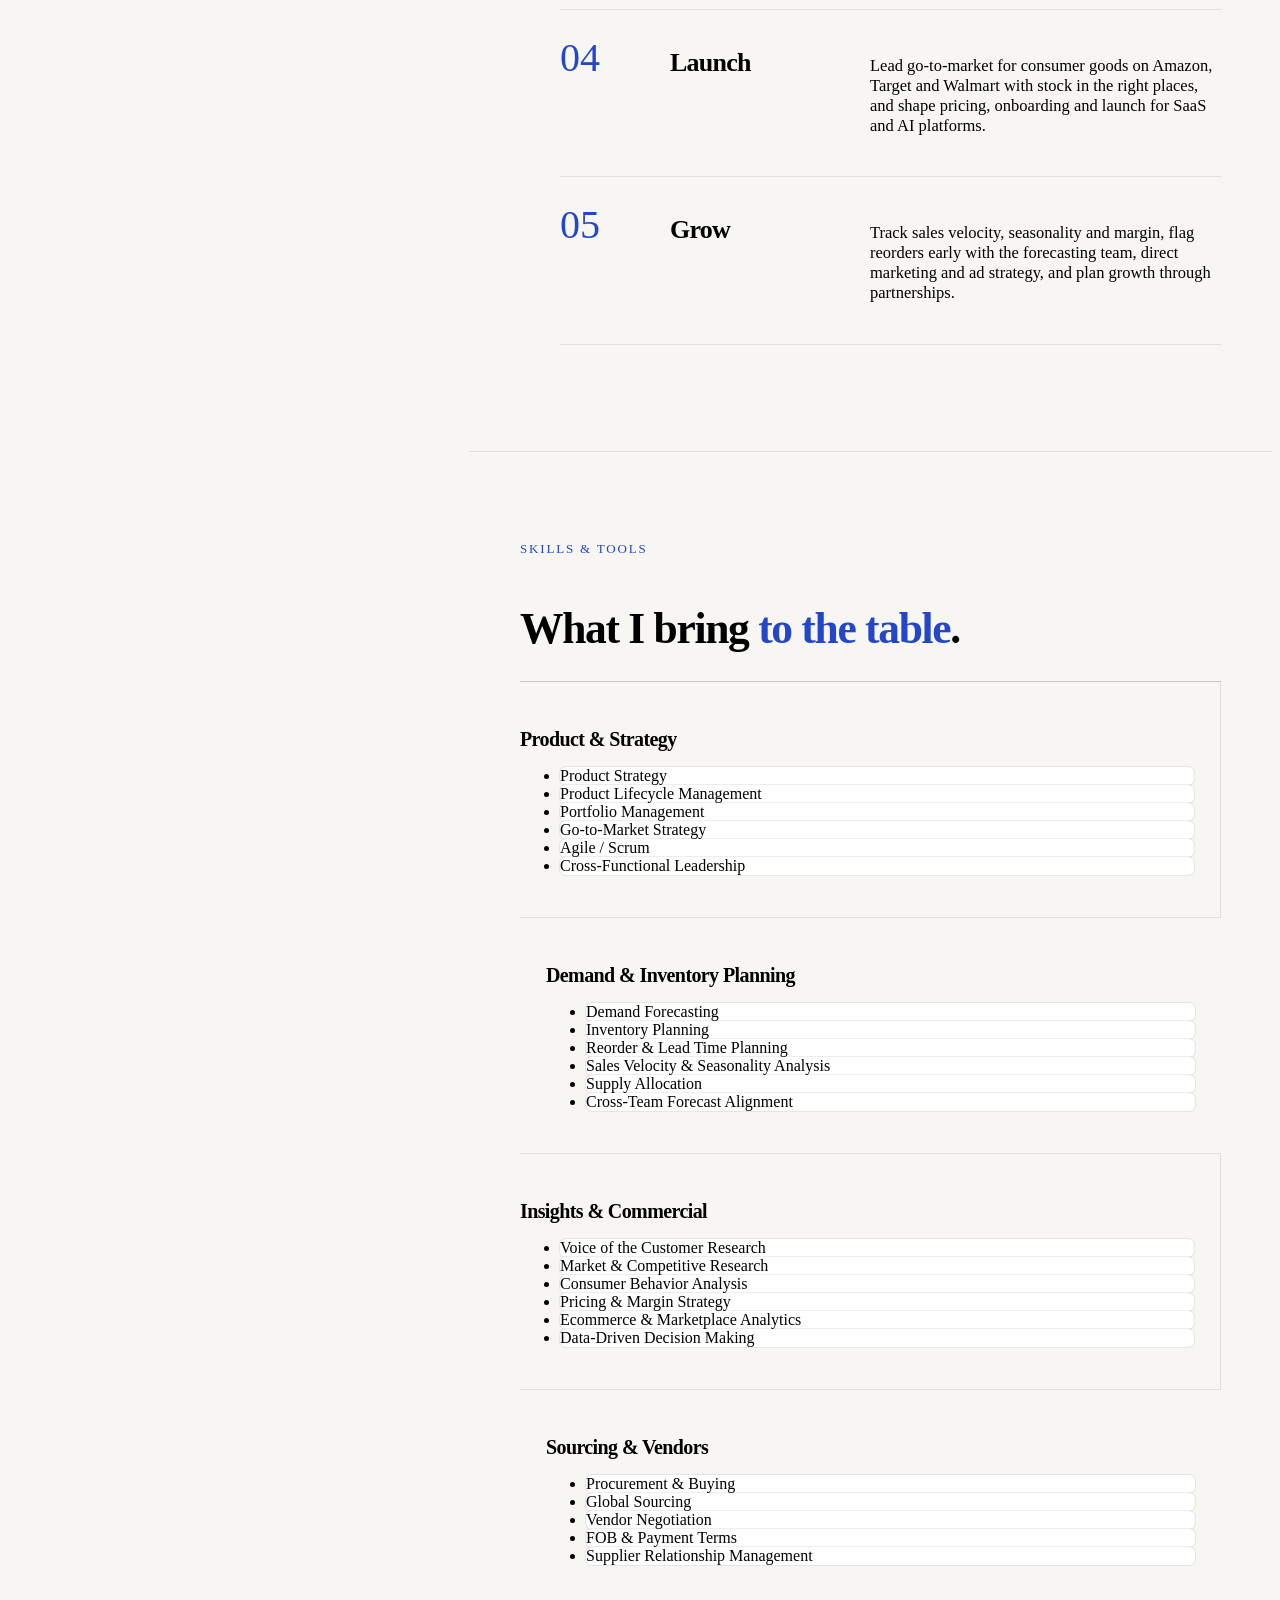
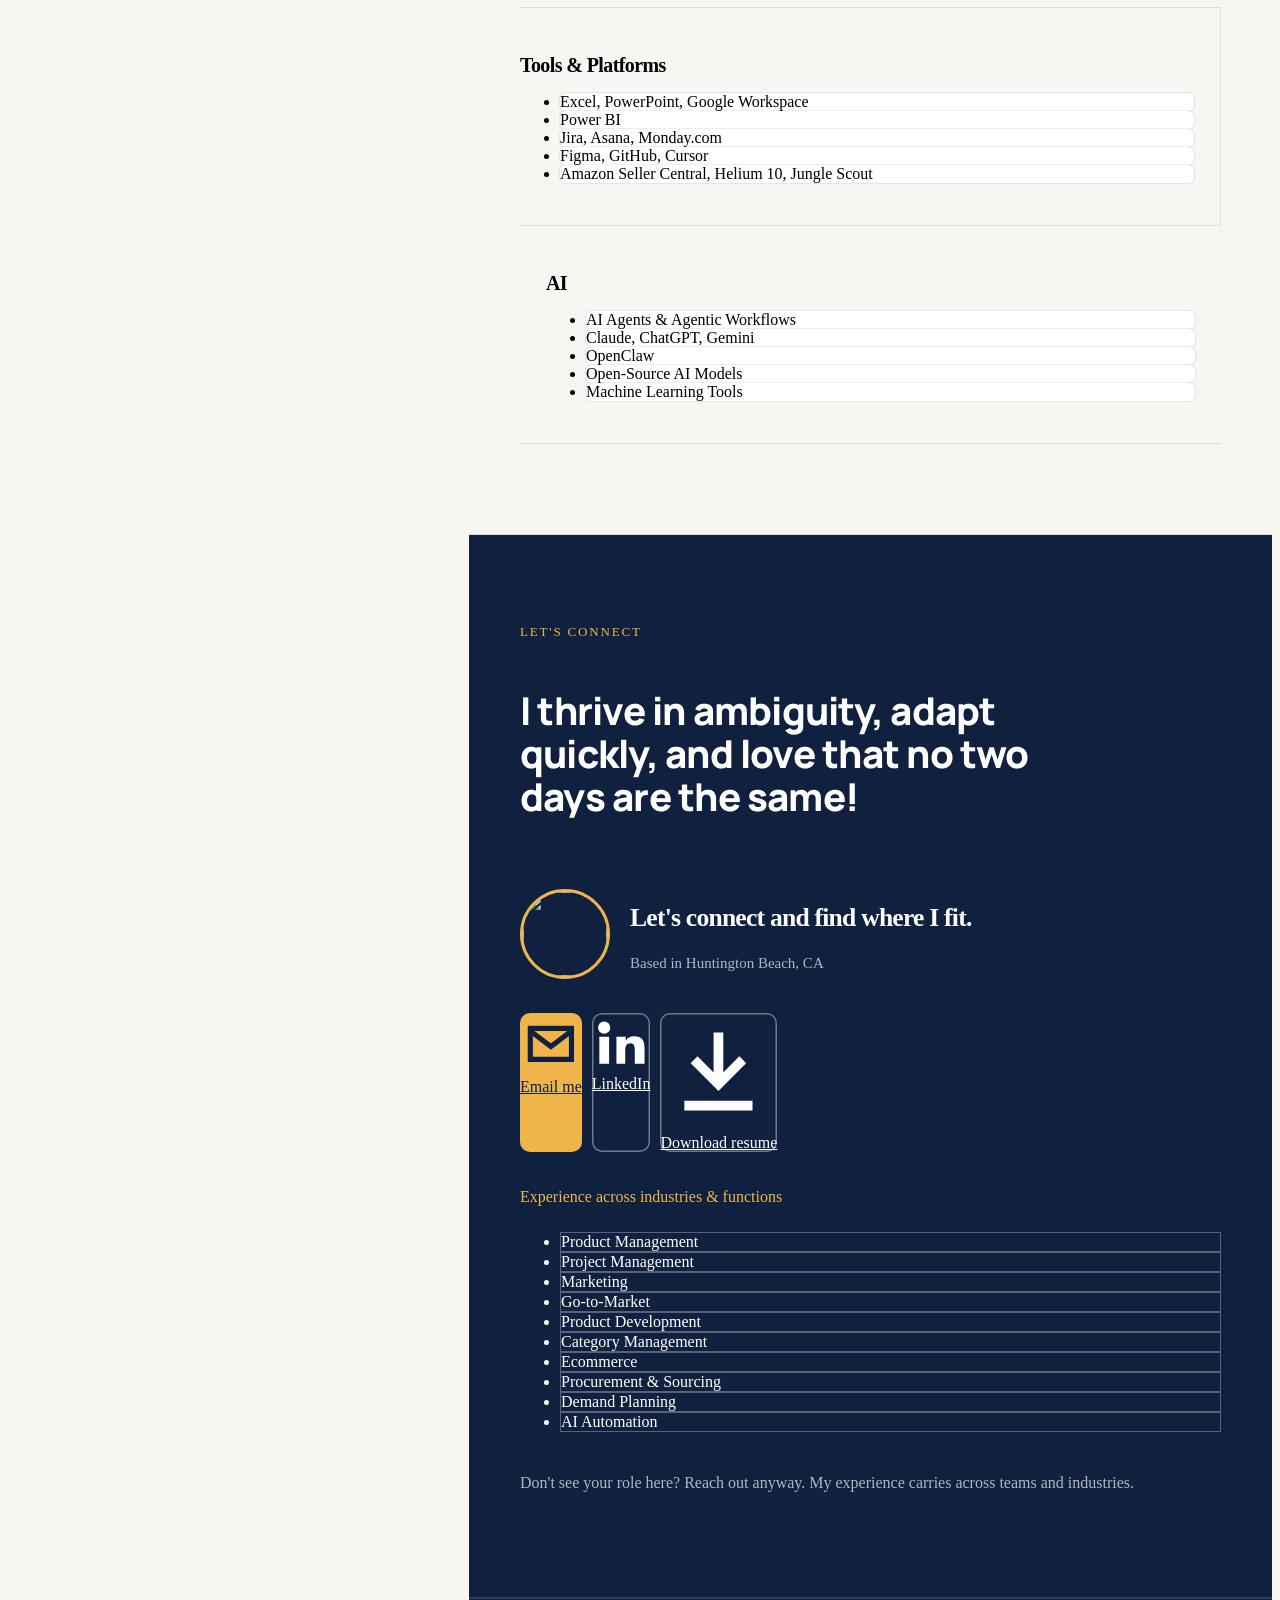
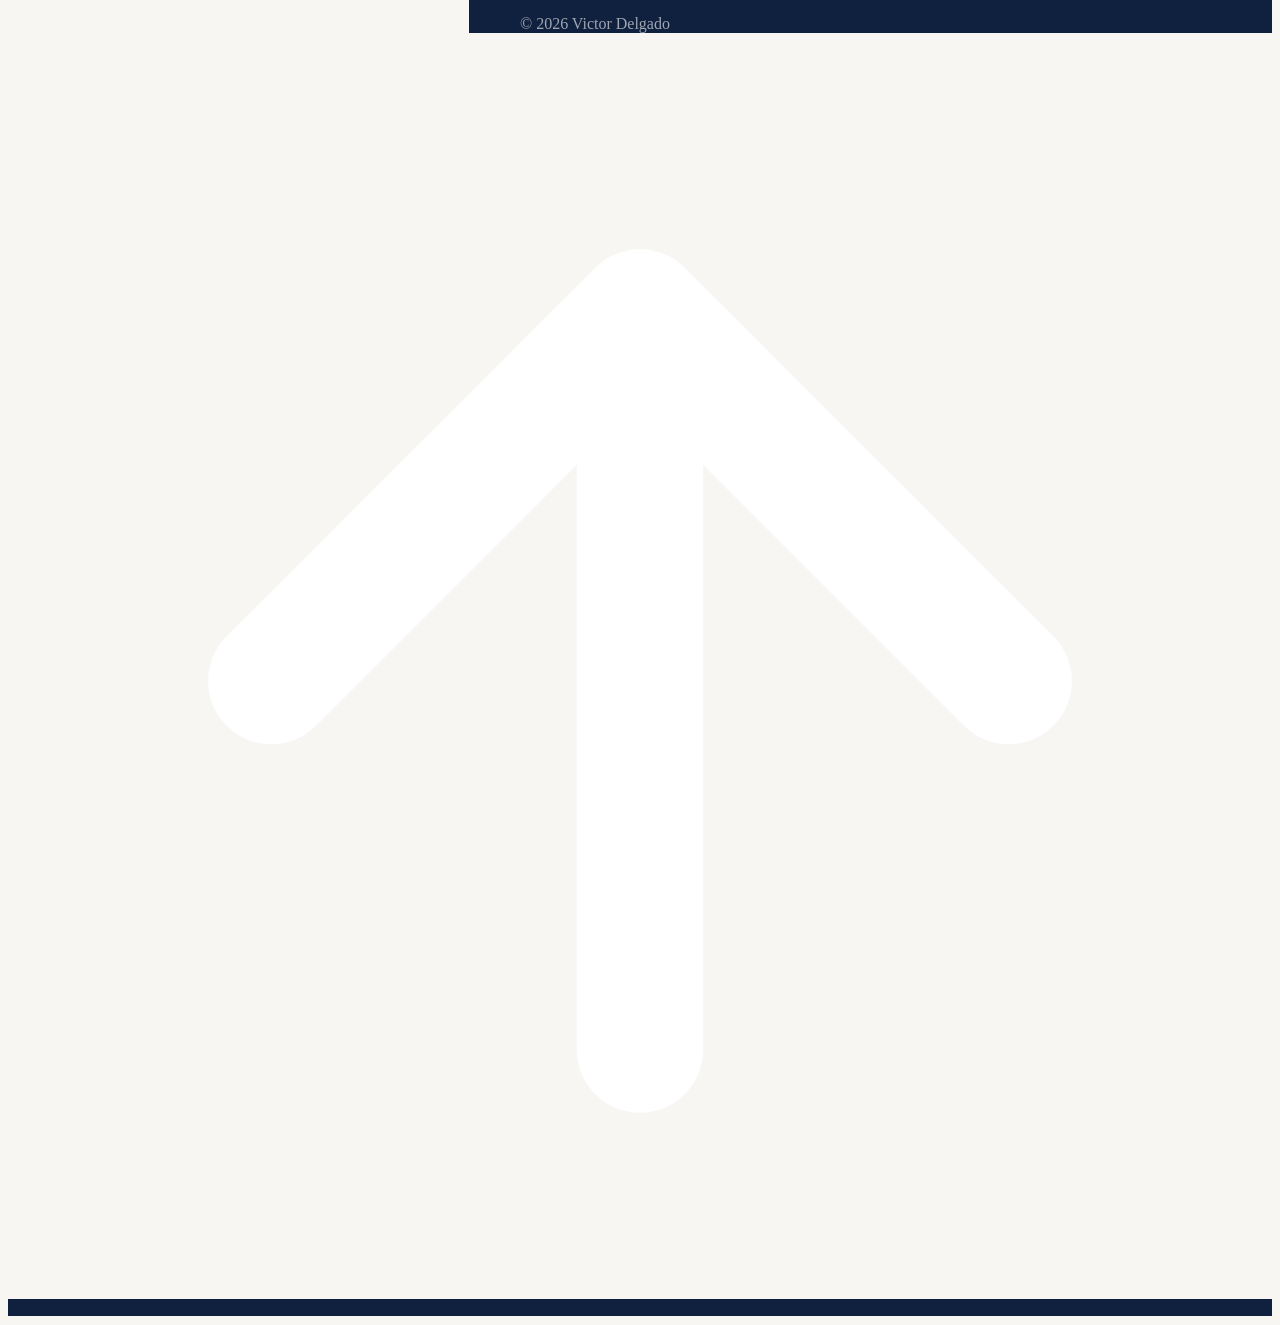
==== commit a1e2cb99: "Profile option: animations and alignment pass Co-Authored-By: Claude Opus 5.5 <noreply@anthropic.com" ====
--- a/redesign/1/index.html
+++ b/redesign/1/index.html
@@ -16,6 +16,7 @@
 </head>
 <body class="o1">
   <div class="progress" aria-hidden="true"></div>
+  <div class="side__track" aria-hidden="true"><span></span></div>
   <header class="nav ">
     <a href="#top" class="nav__logo" aria-label="Back to top">VD</a>
     <nav class="nav__links" id="navLinks" aria-label="Sections">
@@ -502,5 +503,5 @@
   </main>
   <a href="#top" class="totop" aria-label="Back to top"><svg viewBox="0 0 24 24" aria-hidden="true"><path d="M12 19V5M5 12l7-7 7 7" fill="none" stroke="currentColor" stroke-width="2.4" stroke-linecap="round" stroke-linejoin="round"/></svg></a>
   <script src="main.js"></script>
-
+  <script src="o1.js"></script>
 </body></html>
--- a/redesign/1/theme.css
+++ b/redesign/1/theme.css
@@ -196,3 +196,65 @@
 .blk__label { font-size: 13px; color: var(--mint); font-weight: 500; }
 .finale .blk__label { color: var(--gold); }
 @media (max-width: 1023px) { .side__photo { height: 56vh; } .side__body { margin-top: 0; padding-top: 24px; } }
+
+/* ===== Round 3: alignment pass ===== */
+/* One column: label sits above the heading, everything shares one left edge with the nav */
+.section.blk { grid-template-columns: minmax(0, 1fr); gap: 10px; }
+.blk__label { position: static; display: block; font-family: var(--mono); font-size: 13px; letter-spacing: 0.14em; text-transform: uppercase; color: var(--mint); }
+.blk__body { max-width: 1000px; }
+@media (min-width: 1024px) { .nav > .nav__logo { display: none; } .nav { padding-left: clamp(28px, 4vw, 64px); } }
+/* Career ladder: four equal steps in one row instead of wrapping arrows */
+.ladder { display: grid; grid-template-columns: repeat(4, minmax(0, 1fr)); gap: 8px; align-items: stretch; }
+.ladder li.ladder__arrow { display: none; }
+.ladder li { display: flex; align-items: center; line-height: 1.3; position: relative; }
+.ladder li:not(.ladder__top):not(.ladder__arrow)::after { content: "→"; position: absolute; right: -8px; top: 50%; transform: translate(50%, -50%); color: var(--coral); font-weight: 700; font-size: 12px; z-index: 1; }
+/* Tabs stay on one line and scroll sideways if needed */
+.tabs__list:not(.skills__list) { flex-wrap: nowrap; overflow-x: auto; scrollbar-width: none; }
+.tabs__list:not(.skills__list)::-webkit-scrollbar { display: none; }
+.tabs__list:not(.skills__list) button { white-space: nowrap; flex: none; }
+.role__body .viz { max-width: 480px; }
+@media (min-width: 1024px) { .vid { grid-template-columns: minmax(0, 1fr) minmax(240px, 320px); } }
+@media (max-width: 1023px) {
+  .ladder { grid-template-columns: 1fr; gap: 6px; }
+  .ladder li:not(.ladder__top):not(.ladder__arrow)::after { content: "↓"; right: auto; left: 18px; top: auto; bottom: -6px; transform: translateY(50%); }
+  .role__body .viz { max-width: 100%; }
+}
+
+/* ===== Animations (all off for reduced motion) ===== */
+@media (prefers-reduced-motion: no-preference) {
+  .side__photo img { animation: o1Photo 1.4s var(--ease) both; will-change: transform; }
+  @keyframes o1Photo { from { opacity: 0; transform: scale(1.12); } }
+  .side__body > * { animation: o1Up 0.9s var(--ease) both; }
+  .side__body > *:nth-child(1) { animation-delay: 0.35s; }
+  .side__body > *:nth-child(2) { animation-delay: 0.45s; }
+  .side__body > *:nth-child(3) { animation-delay: 0.55s; }
+  .side__body > *:nth-child(4) { animation-delay: 0.65s; }
+  .side__body > *:nth-child(5) { animation-delay: 0.75s; }
+  .side__body > *:nth-child(6) { animation-delay: 0.85s; }
+  @keyframes o1Up { from { opacity: 0; transform: translateY(22px); } }
+  .nav { animation: o1Fade 0.8s ease 0.6s both; }
+  .strip { animation: o1Fade 0.8s ease 0.8s both; }
+  @keyframes o1Fade { from { opacity: 0; } }
+  /* Section headings wipe in */
+  .js .blk__h, .js .vid h2, .js .fin__quote { clip-path: inset(0 0 100% 0); transform: translateY(16px); transition: clip-path 0.9s var(--ease), transform 0.9s var(--ease); }
+  .js .blk__h.is-in, .js .vid h2.is-in, .js .fin__quote.is-in { clip-path: inset(0 0 0 0); transform: none; }
+  /* How I work rows slide in one after another */
+  .js .step { opacity: 0; transform: translateX(-24px); transition: opacity 0.7s var(--ease), transform 0.7s var(--ease); }
+  .js .step.is-in { opacity: 1; transform: none; }
+  /* Duties and skill groups cascade */
+  .js .duty { opacity: 0; transform: translateY(14px); transition: opacity 0.6s var(--ease), transform 0.6s var(--ease); }
+  .js .duty.is-in { opacity: 1; transform: none; }
+}
+/* Panel scroll line: a gold bar on the panel edge fills as you read */
+.side__track { position: fixed; top: 0; bottom: 0; left: calc(var(--sw) - 4px); width: 4px; background: rgba(255, 255, 255, 0.08); z-index: 41; pointer-events: none; }
+.side__track span { position: absolute; inset: 0; background: var(--gold); transform-origin: top; transform: scaleY(var(--p, 0)); }
+@media (max-width: 1023px) { .side__track { display: none; } }
+
+.fin .pills, .fin .pills--center { justify-content: flex-start; }
+
+@media (max-width: 1023px) {
+  .card:nth-child(odd), .card:nth-child(even) { border-right: 0; padding: 22px 0; }
+  .ladder li:not(.ladder__top):not(.ladder__arrow)::after { display: none; }
+}
+.steps .step:last-child { grid-column: auto; }
+@media (max-width: 1023px) { .step { align-content: start; } .step__num { grid-row: span 2; } }
